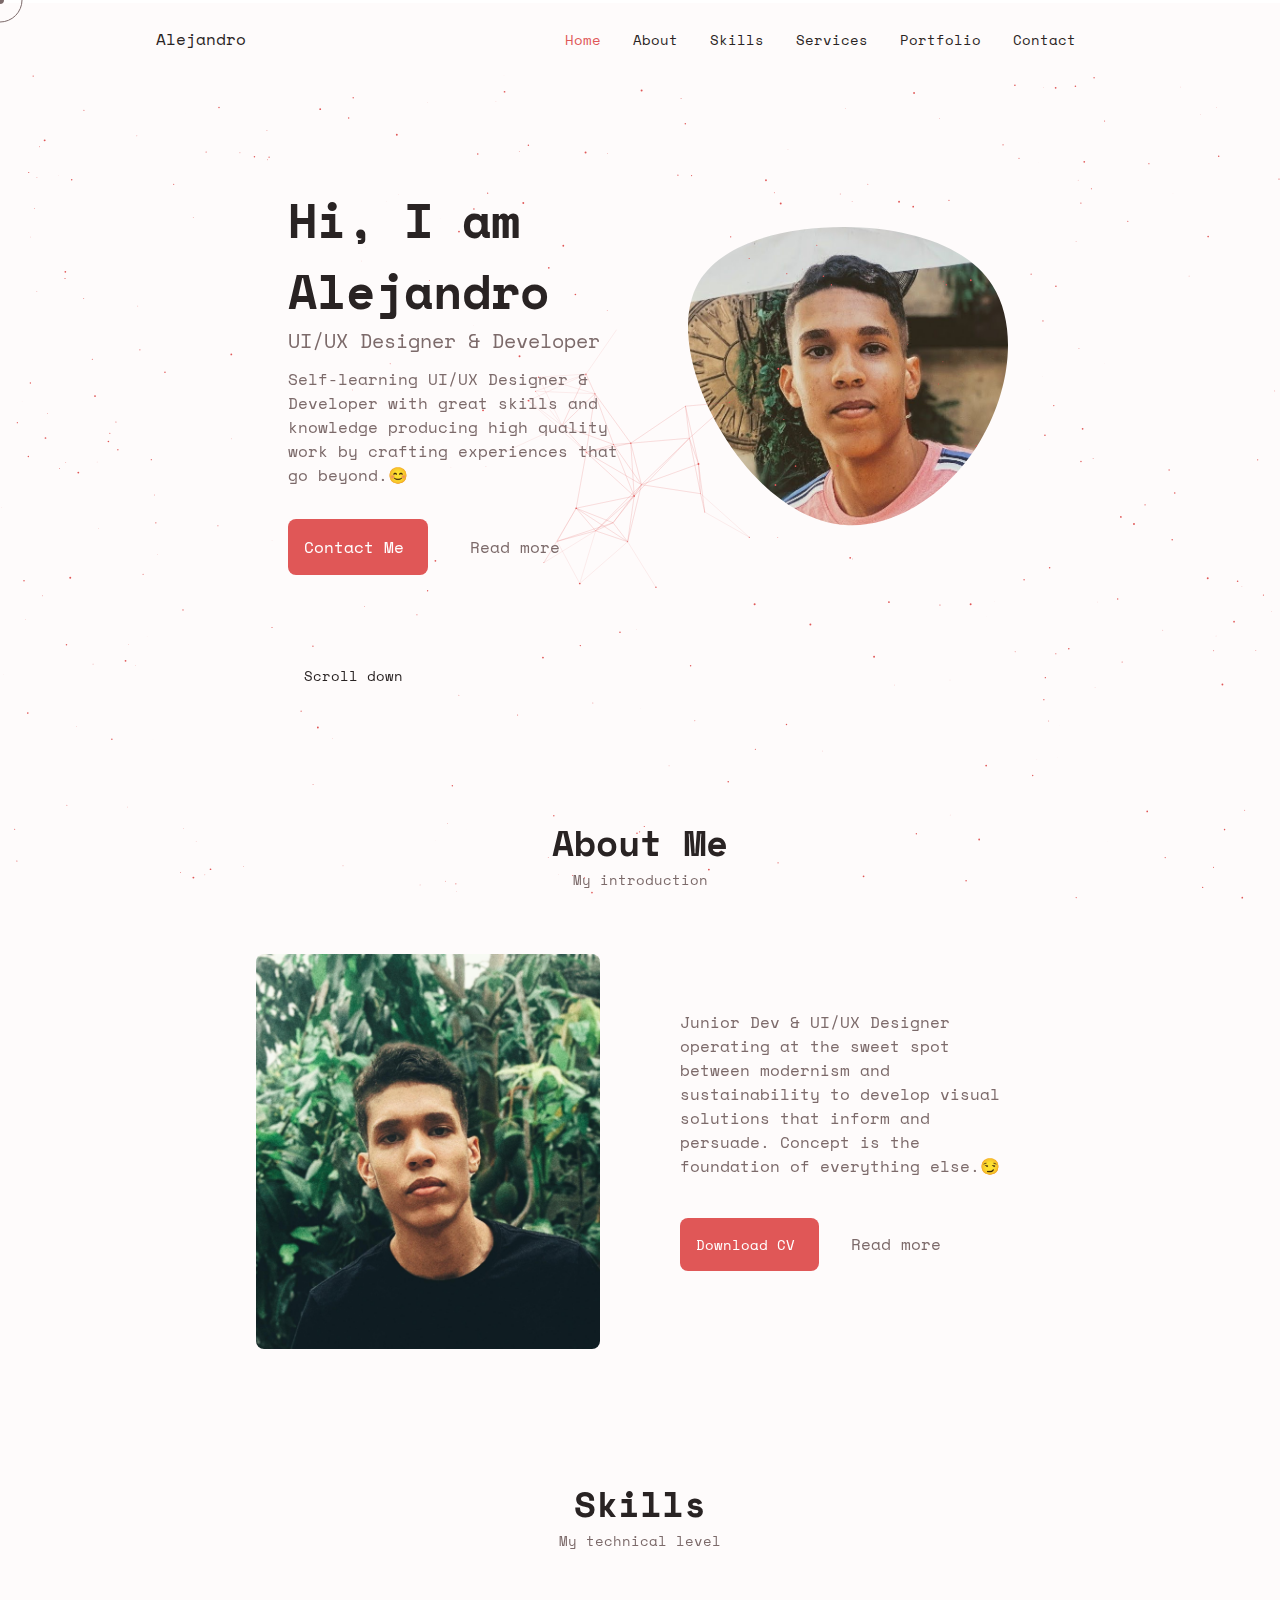
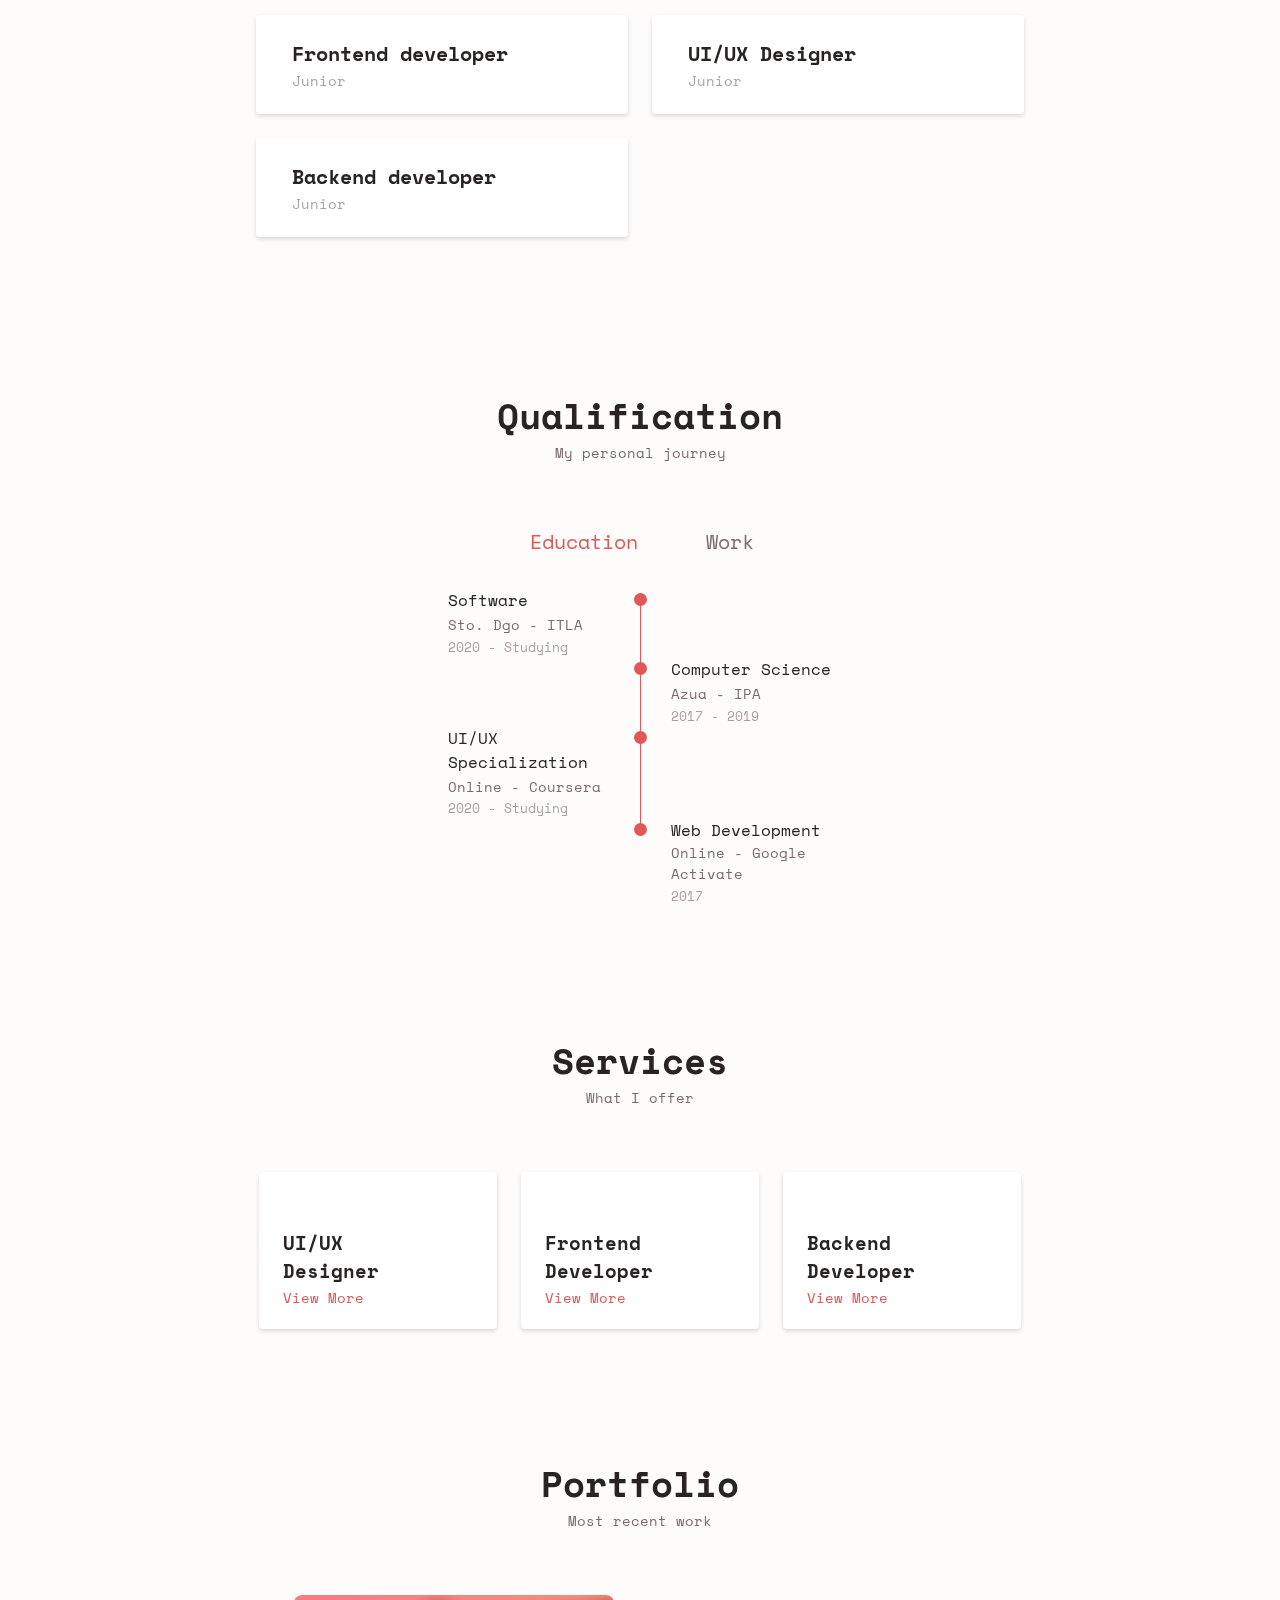
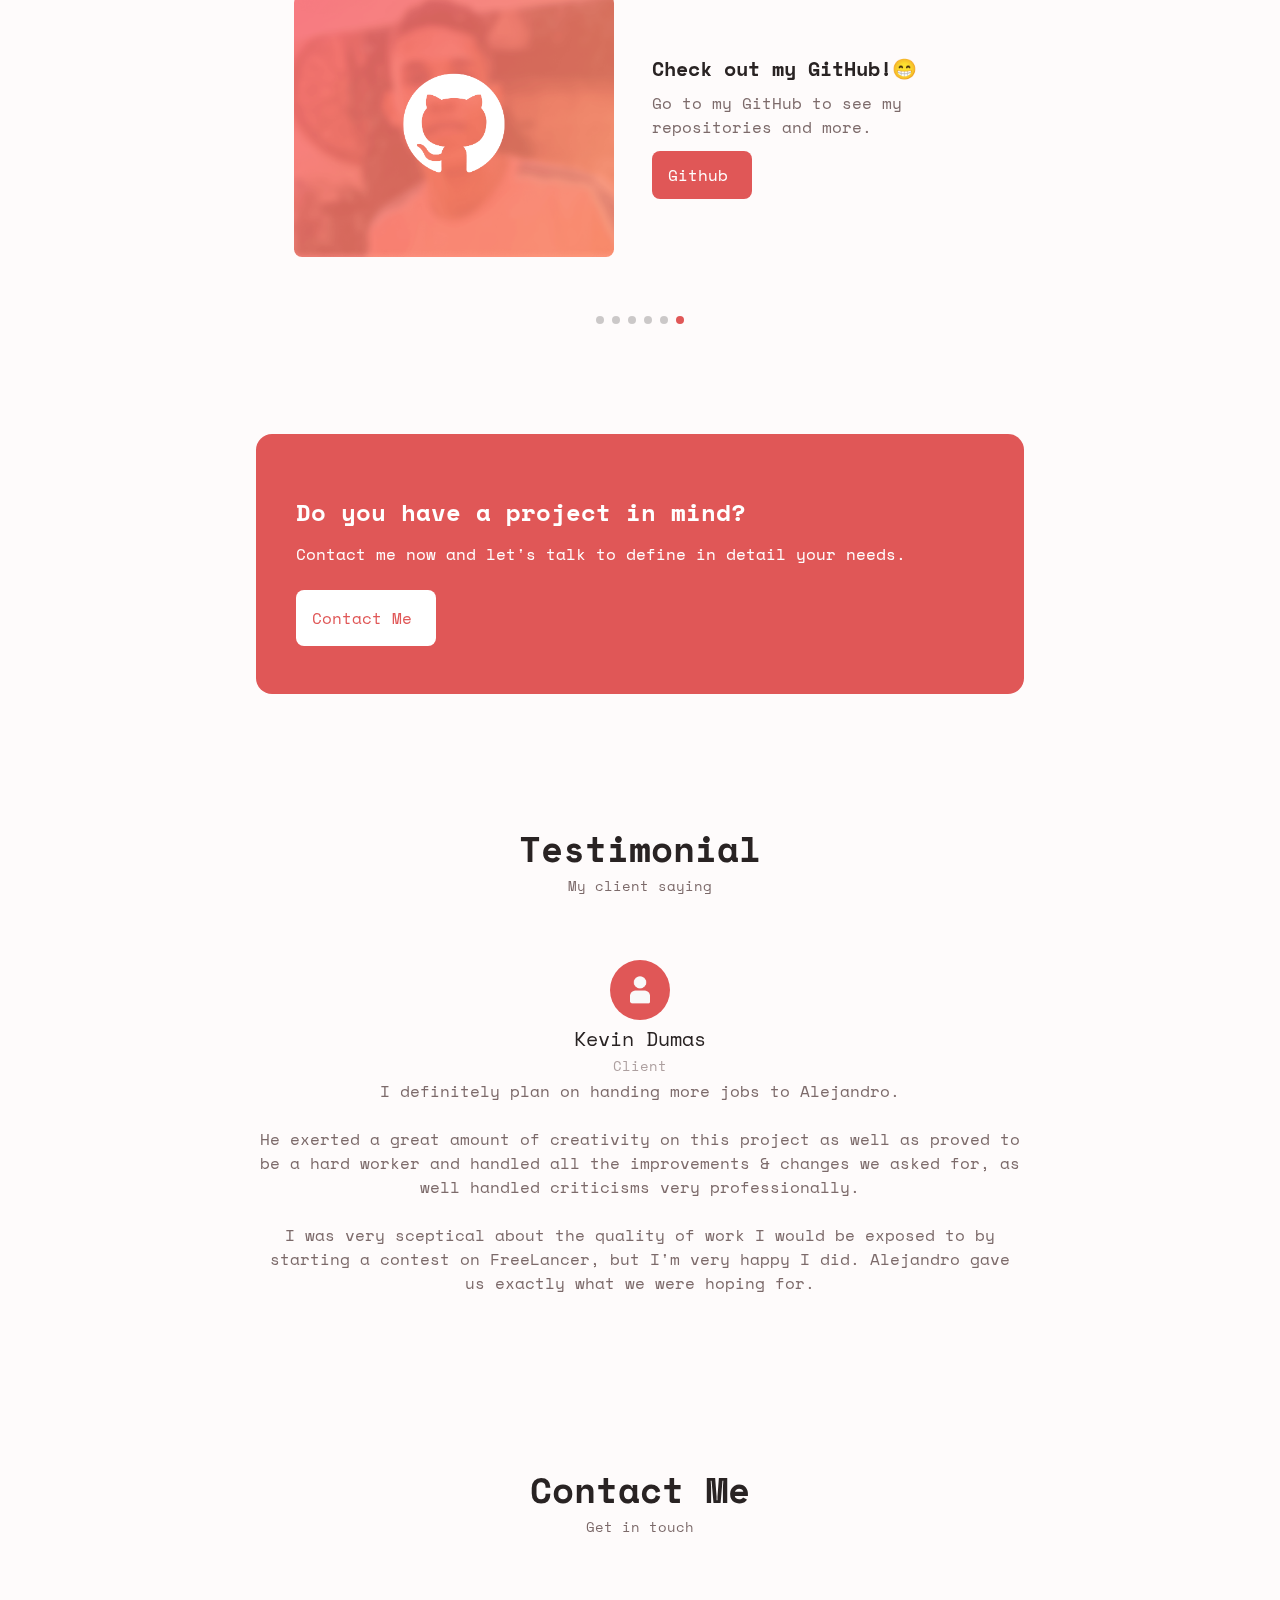
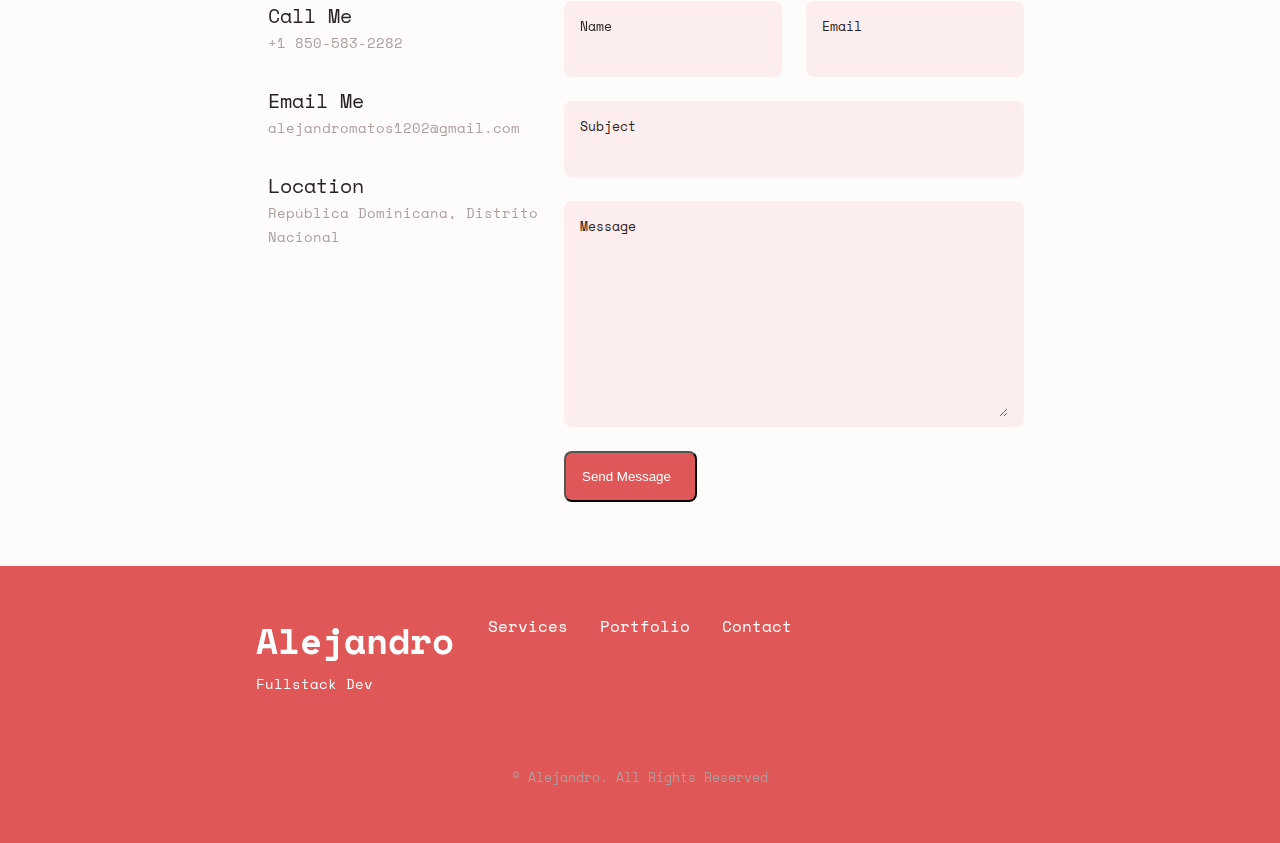
==== index.html @ 5958f54f "preloading feature" ====
<!DOCTYPE html>
    <html lang="en">
    <head>
        <meta charset="UTF-8">
        <meta name="viewport" content="width=device-width, initial-scale=1.0">

        <!--==================== UNICONS ====================-->
        <link rel="stylesheet" href="https://unicons.iconscout.com/release/v4.0.0/css/line.css">
        
        <!--==================== SWIPER CSS ====================-->
        <link rel="stylesheet" href="assets/css/swiper-bundle.min.css">
        
        <!--==================== CSS ====================-->
        <link rel="stylesheet" href="assets/css/styles.css">

        <link rel="preload" as="style" href="assets/css/preloading.css" type="text/css" crossorigin="anonymous">

        <link rel="stylesheet" href="https://s.pageclip.co/v1/pageclip.css" media="screen">

        <title>Alejandro Matos</title>
    </head>
    <body>
        
        <div class="loader">
            <span></span>
            <span></span>
            <span></span>
          </div>
       
        <!--==================== HEADER ====================-->
        <header class="header" id="header">
            <div class="progress-container">
                <div class="progress-bar" id="myBar"></div>
            </div>  
            <nav class="nav container">
                <a href="#" class="nav__logo">Alejandro</a>
                <div class="nav__menu" id="nav-menu">
                    <ul class="nav__list grid">
                        <li class="nav__item"><a href="#home" class="nav__link active-link"><i class="uil uil-estate nav__icon"></i> Home</a></li>
                        <li class="nav__item"><a href="#about" class="nav__link"><i class="uil uil-user nav__icon"></i> About</a></li>
                        <li class="nav__item"><a href="#skills" class="nav__link"><i class="uil uil-file-alt nav__icon"></i> Skills</a></li>
                        <li class="nav__item"><a href="#services" class="nav__link"><i class="uil uil-briefcase-alt nav__icon"></i> Services</a></li>
                        <li class="nav__item"><a href="#portfolio" class="nav__link"><i class="uil uil-scenery nav__icon"></i> Portfolio</a></li>
                        <li class="nav__item"><a href="#contact" class="nav__link"><i class="uil uil-message nav__icon"></i>Contact</a></li>
                    </ul>
                    <i class="uil uil-times nav__close" id="nav-close"></i>
                </div>
                <div class="nav__btns">
                    <!--Theme change button-->
                    <i class="uil uil-moon change-theme" id="theme-button"></i>

                    <div class="nav__toggle" id="nav-toggle">
                        <i class="uil uil-apps"></i>
                    </div>
                </div>
            </nav>
        </header>

        <!--BACKGROUND W/ CONNECTED DOTS-->
        <canvas id="canvas"></canvas> 
        <!--==================== MAIN ====================-->
        <main class="main">
            <!--==================== HOME ====================-->
            <section class="home section mouse__hover" id="home">
               
                <div class="home__container container grid">
                    <div class="home__content grid " >
                        <div class="home__social ">
                            <a href="https://www.linkedin.com/in/alejandromatos13/" target="_blank" class="home__social-icon"><i class="uil uil-linkedin-alt"></i></a>
                            <a href="https://dribbble.com/alejandrom13" target="_blank" class="home__social-icon"><i class="uil uil-dribbble"></i></a>
                            <a href="https://github.com/alejandrom13" target="_blank" class="home__social-icon"><i class="uil uil-github-alt"></i></a>
                        </div>

                        <div class="home__img " id="scene">
                            <svg class="home__blob" viewBox="0 0 200 187" xmlns="http://www.w3.org/2000/svg" xmlns:xlink="http://www.w3.org/1999/xlink">
                                <mask id="mask0" mask-type="alpha">
                                    <path d="M190.312 36.4879C206.582 62.1187 201.309 102.826 182.328 134.186C163.346 165.547 
                                    130.807 187.559 100.226 186.353C69.6454 185.297 41.0228 161.023 21.7403 129.362C2.45775 
                                    97.8511 -7.48481 59.1033 6.67581 34.5279C20.9871 10.1032 59.7028 -0.149132 97.9666 
                                    0.00163737C136.23 0.303176 174.193 10.857 190.312 36.4879Z"/>
                                </mask>
                                <g mask="url(#mask0)">
                                    <path d="M190.312 36.4879C206.582 62.1187 201.309 102.826 182.328 134.186C163.346 
                                    165.547 130.807 187.559 100.226 186.353C69.6454 185.297 41.0228 161.023 21.7403 
                                    129.362C2.45775 97.8511 -7.48481 59.1033 6.67581 34.5279C20.9871 10.1032 59.7028 
                                    -0.149132 97.9666 0.00163737C136.23 0.303176 174.193 10.857 190.312 36.4879Z"/>
                                    <image class="home__blob-img" x='-15' y='-20' xlink:href="assets/img/me/profile.jpg"/>
                                </g>
                            </svg>
                        </div>

                        <div class="home__data">
                            <h1 class="home__title name">Hi, I am Alejandro</h1>
                            <h3 class="home__subtitle">UI/UX Designer & Developer</h3>
                            <p class="home__description">Self-learning UI/UX Designer & Developer with great skills and knowledge producing high quality work by crafting experiences that go beyond.😊 </p>
                            <a href="#contact" class="button button--flex content">Contact Me<i class="uil uil-message button__icon"></i></a>
                            <a href="" class="button button--flex button--link about__button2 home__button2">
                                Read more<i class="uil uil-info-circle button__icon"></i>
                            </a>
                        </div>
                    </div>

                    <div class="home__scroll">
                        <a href="#about" class="home__scroll-button button--flex"><i class="uil uil-mouse-alt home__scroll-mouse"></i>
                        <span class="home__scroll-name">Scroll down <i class="uil uil-arrow-down home__scroll-arrow"></i></span>
                        </a>
                    </div>
                </div>
                
            </section>
            
            <!--==================== ABOUT ====================-->
            <section class="about section" id="about">
                <h2 class="section__title">About Me</h2>
                <span class="section__subtitle">My introduction</span>
                <div class="about__container container grid">
                    <img src="assets/img/me/profile2.jpeg" alt="" class="about__img">
                    <div class="about__data">
                        <p class="about__description">
                            <!--I am a Junior Developer with extensive knowledge and experience, 
                            working in web technologies and UI/UX Design, delivering high quality projects. -->
                            Junior Dev & UI/UX Designer operating at the sweet spot between modernism and sustainability to develop
                            visual solutions that inform and persuade. Concept is the foundation of everything else.😏
                        </p>
                  <!--   =====ABOUT INFO=====   
                      <div class="about__info">
                            <div class="">
                                <span class="about__info-title">08+</span>
                                <div class="about__info-name">Years <br> experience</div>
                            </div>
                            <div class="">
                                <span class="about__info-title">20+</span>
                                <div class="about__info-name">Completed <br> projects</div>
                            </div>
                            <div class="">
                                <span class="about__info-title">05+</span>
                                <div class="about__info-name">Companies <br> worked</div>
                            </div>
                        </div> -->

                        <div class="about__buttons">
                            <a class="button button--flex services__button">
                                Download CV<i class="uil uil-download-alt button__icon"></i>
                            </a>

                            
                            <div class="services__modal">
                                <div class="services__modal-content">
                                    <h4 class="services__modal-title">Download my CV</button></h4>
                                    <i class="uil uil-times services__modal-close"></i>

                                    <ul class="services__modal-services grid">
                                        <div class="button--flex" align="center">
                                            <a  download="" href="https://firebasestorage.googleapis.com/v0/b/my-portfolio-98047.appspot.com/o/pdf%2FAlejandro-CV-eng.pdf?alt=media&token=9b934670-993f-40d4-8910-0ac7c3a900af" target="__blank"  class="button button--flex">
                                                CV in English<i class="uil uil-download-alt button__icon"></i>
                                            </a>
                                            <a  download="" href="https://firebasestorage.googleapis.com/v0/b/my-portfolio-98047.appspot.com/o/pdf%2FAlejandro-CV-es.pdf?alt=media&token=a2aee214-815f-4b61-a571-99eaa4deb160" target="__blank"  class="button button--flex" style="margin-left: 1rem;;">
                                                CV in Spanish<i class="uil uil-download-alt button__icon"></i>
                                            </a>
                                        </div>




                                    </ul>
                                </div>
                            </div>
                            
                            <a download="" href="" class="button button--flex button--link about__button2">
                                Read more<i class="uil uil-info-circle button__icon"></i>
                            </a>
                        </div>
                    </div>
                </div>
        
            </section>

            <!--==================== SKILLS ====================-->
            <section class="skills section" id="skills">
                <h2 class="section__title">Skills</h2>
                <span class="section__subtitle">My technical level</span>

                <div class="skills__container container grid">
                    <div class="">
                        <!--======== SKILLS 1 ========-->
                        <div class="skills__content skills__close">
                            <div class="skills__header">
                                <i class="uil uil-brackets-curly skills__icon"></i>
                                <div class="">
                                    <h1 class="skills__title">Frontend developer</h1>
                                    <span class="skills__subtitle">Junior</span>
                                </div>
                                <i class="uil uil-angle-down skills__arrow"></i>
                            </div>
                            <!--LIST GRID-->
                            <div class="skills__list grid">
                                <div class="skills__data">
                                    <div class="skills__titles">
                                        <h3 class="skills__name">HTML</h3>
                                        <span class="skills__number">90%</span>
                                    </div>
                                    <div class="skills__bar">
                                        <span class="skills__percentage skills__html"></span>
                                    </div>
                                </div>

                                <div class="skills__data">
                                    <div class="skills__titles">
                                        <h3 class="skills__name">CSS</h3>
                                        <span class="skills__number">70%</span>
                                    </div>
                                    <div class="skills__bar">
                                        <span class="skills__percentage skills__css"></span>
                                    </div>
                                </div>

                                <div class="skills__data">
                                    <div class="skills__titles">
                                        <h3 class="skills__name">JavaScript</h3>
                                        <span class="skills__number">60%</span>
                                    </div>
                                    <div class="skills__bar">
                                        <span class="skills__percentage skills__js"></span>
                                    </div>
                                </div>

                                <div class="skills__data">
                                    <div class="skills__titles">
                                        <h3 class="skills__name">Bootstrap</h3>
                                        <span class="skills__number">85%</span>
                                    </div>
                                    <div class="skills__bar">
                                        <span class="skills__percentage skills__bootstrap"></span>
                                    </div>
                                </div>

                                <div class="skills__data">
                                    <div class="skills__titles">
                                        <h3 class="skills__name">React <em class = "skills__em">currently learning</em></h3>
                                        <span class="skills__number">15%</span>
                                    </div>
                                    <div class="skills__bar">
                                        <span class="skills__percentage skills__react"></span>
                                    </div>
                                </div>
                                <!--END LIST GRID-->

                            </div>
                        </div>

                        <!--======== SKILLS 2 ========-->
                        <div class="skills__content skills__close">
                            <div class="skills__header">
                                <i class="uil uil-server-network skills__icon"></i>
                                <div class="">
                                    <h1 class="skills__title">Backend developer</h1>
                                    <span class="skills__subtitle">Junior</span>
                                </div>
                                <i class="uil uil-angle-down skills__arrow"></i>
                            </div>
                            <!--LIST GRID-->
                            <div class="skills__list grid">
                                <div class="skills__data">
                                    <div class="skills__titles">
                                        <h3 class="skills__name">C#</h3>
                                        <span class="skills__number">85%</span>
                                    </div>
                                    <div class="skills__bar">
                                        <span class="skills__percentage skills__csharp"></span>
                                    </div>
                                </div>

                                <div class="skills__data">
                                    <div class="skills__titles">
                                        <h3 class="skills__name">ASP.NET MVC</h3>
                                        <span class="skills__number">80%</span>
                                    </div>
                                    <div class="skills__bar">
                                        <span class="skills__percentage skills__asp"></span>
                                    </div>
                                </div>

                                <div class="skills__data">
                                    <div class="skills__titles">
                                        <h3 class="skills__name">Firebase</h3>
                                        <span class="skills__number">90%</span>
                                    </div>
                                    <div class="skills__bar">
                                        <span class="skills__percentage skills__firebase"></span>
                                    </div>
                                </div>

                                <div class="skills__data">
                                    <div class="skills__titles">
                                        <h3 class="skills__name">PHP <em class="skills__em">currently learning</em></h3>
                                        <span class="skills__number">55%</span>
                                    </div>
                                    <div class="skills__bar">
                                        <span class="skills__percentage skills__php"></span>
                                    </div>
                                </div>

                                <div class="skills__data">
                                    <div class="skills__titles">
                                        <h3 class="skills__name">Node.js <em class="skills__em">currently learning</em></h3>
                                        <span class="skills__number">15%</span>
                                    </div>
                                    <div class="skills__bar">
                                        <span class="skills__percentage skills__node"></span>
                                    </div>
                                </div>

                                <!--END LIST GRID-->

                            </div>
                        </div>
                    </div>
                    <div class="">
                        <!--======== SKILLS 3 ========-->
                        <div class="skills__content skills__close">
                            <div class="skills__header">
                                <i class="uil uil-swatchbook skills__icon"></i>
                                <div class="">
                                    <h1 class="skills__title">UI/UX Designer</h1>
                                    <span class="skills__subtitle">Junior</span>
                                </div>
                                <i class="uil uil-angle-down skills__arrow"></i>
                            </div>
                            <!--LIST GRID-->
                            <div class="skills__list grid">
                                <div class="skills__data">
                                    <div class="skills__titles">
                                        <h3 class="skills__name">Figma</h3>
                                        <span class="skills__number">100%</span>
                                    </div>
                                    <div class="skills__bar">
                                        <span class="skills__percentage skills__figma"></span>
                                    </div>
                                </div>

                                <div class="skills__data">
                                    <div class="skills__titles">
                                        <h3 class="skills__name">Prototyping</h3>
                                        <span class="skills__number">100%</span>
                                    </div>
                                    <div class="skills__bar">
                                        <span class="skills__percentage skills__prototyping"></span>
                                    </div>
                                </div>

                                <div class="skills__data">
                                    <div class="skills__titles">
                                        <h3 class="skills__name">Framer</h3>
                                        <span class="skills__number">85%</span>
                                    </div>
                                    <div class="skills__bar">
                                        <span class="skills__percentage skills__framer"></span>
                                    </div>
                                </div>

                                <div class="skills__data">
                                    <div class="skills__titles">
                                        <h3 class="skills__name">Adobe XD</h3>
                                        <span class="skills__number">85%</span>
                                    </div>
                                    <div class="skills__bar">
                                        <span class="skills__percentage skills__adobexd"></span>
                                    </div>
                                </div>

                                <!--END LIST GRID-->

                            </div>
                        </div>  
                    </div>

                </div>

            </section>

            <!--==================== QUALIFICATION ====================-->
            <section class="qualification section">
                <h2 class="section__title">Qualification</h2>
                <span class="section__subtitle">My personal journey</span>

                <div class="qualification__container container">
                    <div class="qualification__tabs">
                        <div class="qualification__button button--flex qualification__active" data-target="#education">
                            <i class="uil uil-graduation-cap qualification__icon"></i>
                            Education
                        </div>
                        <div class="qualification__button button--flex" data-target="#work">
                            <i class="uil uil-briefcase-alt qualification__icon"></i>
                            Work
                        </div>
                    </div>

                    <div class="qualification__sections">

                            <!--==================== QUALIFICATION CONTENT 1====================-->
                            <div class="qualification__content qualification__active" data-content id="education">
                                <!--===== QUALIFICATION 1=====-->
                                <div class="qualification__data">
                                    
                                    <div class="">
                                        <h3 class="qualification__title">Software</h3>
                                        <span class="qualification__subtitle">Sto. Dgo - ITLA</span>
                                        <div class="qualification__calendar">
                                            <i class="uil uil-calendar-alt"></i>
                                            2020 - Studying
                                        </div>
                                    </div>
                                    <div class="">
                                        <span class="qualification__rounder"></span>
                                        <span class="qualification__line"></span>
                                    </div>
                                </div>

                                <!--===== QUALIFICATION 2=====-->
                                <div class="qualification__data">
                                    <div></div>

                                    <div class="">
                                        <span class="qualification__rounder"></span>
                                        <span class="qualification__line"></span>
                                    </div>
                                    <div class="">
                                        <h3 class="qualification__title">Computer Science</h3>
                                        <span class="qualification__subtitle">Azua - IPA</span>
                                        <div class="qualification__calendar">
                                            <i class="uil uil-calendar-alt"></i>
                                            2017 - 2019
                                        </div>
                                    </div>

                                </div>

                                <!--===== QUALIFICATION 3=====-->
                                <div class="qualification__data">
                                    <div class="">
                                        <h3 class="qualification__title">UI/UX Specialization</h3>
                                        <span class="qualification__subtitle">Online - Coursera</span>
                                        <div class="qualification__calendar">
                                            <i class="uil uil-calendar-alt"></i>
                                            2020 - Studying
                                        </div>
                                    </div>
                                    <div class="">
                                        <span class="qualification__rounder"></span>
                                        <span class="qualification__line"></span>
                                    </div>
                                </div>
                                <!--===== QUALIFICATION 4=====-->
                                <div class="qualification__data">
                                    <div></div>

                                    <div class="">
                                        <span class="qualification__rounder"></span>
                                        <!-- <span class="qualification__line"></span> -->
                                    </div>

                                    <div class="">
                                        <h3 class="qualification__title">Web Development</h3>
                                        <span class="qualification__subtitle">Online - Google Activate</span>
                                        <div class="qualification__calendar">
                                            <i class="uil uil-calendar-alt"></i>
                                            2017
                                        </div>
                                    </div>

                                </div>

                                
                            </div>
                            <!--==================== QUALIFICATION CONTENT 2====================-->
                            <div class="qualification__content" data-content id="work">
                                <!--===== QUALIFICATION 1=====-->
                                <div class="qualification__data">
                                    
                                    <div class="">
                                        <h3 class="qualification__title">UI/UX Designer & Developer</h3>
                                        <span class="qualification__subtitle">AMC - Freelancer</span>
                                        <div class="qualification__calendar">
                                            <i class="uil uil-calendar-alt"></i>
                                            2021 - Present
                                        </div>
                                    </div>
                                    <div class="">
                                        <span class="qualification__rounder"></span>
                                        <span class="qualification__line"></span>
                                    </div>
                                </div>

                                <!--===== QUALIFICATION 2=====-->
                                <div class="qualification__data">
                                    <div></div>

                                    <div class="">
                                        <span class="qualification__rounder"></span>
                                        <span class="qualification__line"></span>
                                    </div>
                                    <div class="">
                                        <h3 class="qualification__title">Cust. Service Analyst</h3>
                                        <span class="qualification__subtitle">Newtech - Sto. Dgo.</span>
                                        <div class="qualification__calendar">
                                            <i class="uil uil-calendar-alt"></i>
                                            May 2020 - Jun 2020 
                                        </div>
                                    </div>

                                </div>

                                <!--===== QUALIFICATION 3=====-->
                                <div class="qualification__data">
                                    <div class="">
                                        <h3 class="qualification__title">Cust. Service Rep.</h3>
                                        <span class="qualification__subtitle">Teleperformance</span>
                                        <div class="qualification__calendar">
                                            <i class="uil uil-calendar-alt"></i>
                                            Sep 2019 - Dec 2019
                                        </div>
                                    </div>
                                    <div class="">
                                        <span class="qualification__rounder"></span>
                                      <!--  <span class="qualification__line"></span> -->
                                    </div>
                                </div>
                                
                            </div>

                    </div>
                </div>
            </section>

            <!--==================== SERVICES ====================-->
            <section class="services section" id="services">
                <h2 class="section__title">Services</h2>
                <span class="section__subtitle">What I offer</span>

                <div class="services__container container grid">
                    <!--===SERVICES 1===-->
                    <div class="services__content">
                        <div>
                            <i class="uil uil-web-grid services__icon"></i>
                            <h3 class="services__title">UI/UX <br> Designer</h3>                            
                        </div>

                    <span class="button button--flex button--small button--link services__button">
                        View More <i class="uil uil-arrow-right button__icon"></i>
                    </span>

                    <div class="services__modal">
                        <div class="services__modal-content">
                            <h4 class="services__modal-title">UI/UX <br> Designer</button></h4>
                            <i class="uil uil-times services__modal-close"></i>

                            <ul class="services__modal-services grid">
                                <li class="services__modal-service">
                                    <i class="uil uil-check-circle services__modal-icon"></i>
                                    <p>I define the product and do research. </p>
                                </li>

                                <li class="services__modal-service">
                                    <i class="uil uil-check-circle services__modal-icon"></i>
                                    <p>I define the user flow diagram</p>
                                </li>

                                <li class="services__modal-service">
                                    <i class="uil uil-check-circle services__modal-icon"></i>
                                    <p>I design sitemaps, low & high-fidelity prototypes.</p>
                                </li>

                                <li class="services__modal-service">
                                    <i class="uil uil-check-circle services__modal-icon"></i>
                                    <p>I design an interactive prototype.</p>
                                </li>

                                <li class="services__modal-service">
                                    <i class="uil uil-check-circle services__modal-icon"></i>
                                    <p>Evaluation deliverables: Usability reports, analytics reports.</p>
                                </li>
                            </ul>
                        </div>
                    </div>
                    </div>

                    <!--===SERVICES 2===-->
                    <div class="services__content">
                        <div>
                            <i class="uil uil-arrow services__icon"></i>
                            <h3 class="services__title">Frontend <br> Developer</h3>                            
                        </div>

                    <span class="button button--flex button--small button--link services__button">
                        View More <i class="uil uil-arrow-right button__icon"></i>
                    </span>
                    


                    <div class="services__modal">
                        <div class="services__modal-content">
                            <h4 class="services__modal-title">Frontend <br> Developer</button></h4>
                            <i class="uil uil-times services__modal-close"></i>

                            <ul class="services__modal-services grid">
                                <li class="services__modal-service">
                                    <i class="uil uil-check-circle services__modal-icon"></i>
                                    <p>I create a prototype.</p>
                                </li>

                                <li class="services__modal-service">
                                    <i class="uil uil-check-circle services__modal-icon"></i>
                                    <p>I develop the user interface.</p>
                                </li>

                                <li class="services__modal-service">
                                    <i class="uil uil-check-circle services__modal-icon"></i>
                                    <p>QA & Testing to ensure that project works according to specified requirements.</p>
                                </li>

                                <li class="services__modal-service">
                                    <i class="uil uil-check-circle services__modal-icon"></i>
                                    <p>Maintenance & Support</p>
                                </li>
                            </ul>
                        </div>
                    </div>
                    </div>

                    <!--===SERVICES 3===-->
                    <div class="services__content">
                        <div>
                            <i class="uil uil-server-network services__icon"></i>
                            <h3 class="services__title">Backend <br> Developer</h3>                            
                        </div>

                    <span class="button button--flex button--small button--link services__button">
                        View More <i class="uil uil-arrow-right button__icon"></i>
                    </span>

                    <div class="services__modal">
                        <div class="services__modal-content">
                            <h4 class="services__modal-title">Backend <br> Developer</button></h4>
                            <i class="uil uil-times services__modal-close"></i>

                            <ul class="services__modal-services grid">
                                <li class="services__modal-service">
                                    <i class="uil uil-check-circle services__modal-icon"></i>
                                    <p>I define the architecture of the software.</p>
                                </li>

                                <li class="services__modal-service">
                                    <i class="uil uil-check-circle services__modal-icon"></i>
                                    <p>I design the API and document it</p>
                                </li>

                                <li class="services__modal-service">
                                    <i class="uil uil-check-circle services__modal-icon"></i>
                                    <p>I design and implement the database.</p>
                                </li>

                                <li class="services__modal-service">
                                    <i class="uil uil-check-circle services__modal-icon"></i>
                                    <p>I write backend test scripts.</p>
                                </li>
                            </ul>
                        </div>
                    </div>
                    </div>

                </div>

            </section>

            <!--==================== PORTFOLIO ====================-->
            <section class="portfolio section" id="portfolio">
                <h2 class="section__title">Portfolio</h2>
                <span class="section__subtitle">Most recent work</span>
                <div class="portfolio__container container swiper-container">
                    <div class="swiper-wrapper">
                                                <!--===== PORTFOLIO 1 =====-->
                        
                        <div class="portfolio__content grid swiper-slide">
                            <img src="assets/img/portfolio/voicy.png" alt="" class="portfolio__img">

                           
                            <div class="portfolio__data">
                                <h3 class="portfolio__title">Voicy</h3>
                                <p class="portfolio__description">Communicate in a different language and meet new people!.</p>
                                <a href="https://www.figma.com/file/H9FKc1Gq066r0zTjNBWhpD/Voicy?node-id=1%3A2" target="_blank" class="button button--flex button--small portfolio__button">
                                    Case Study
                                    <i class="uil uil-arrow-right button__icon"></i>
                                </a>
                            </div>

                        </div>
                        
                                                <!--===== PORTFOLIO 2 =====-->
                        <div class="portfolio__content grid swiper-slide">
                            <img src="assets/img/portfolio/esports1.png" alt="" class="portfolio__img">

                            <div class="portfolio__data">
                                <h3 class="portfolio__title">eSports Platform</h3>
                                <p class="portfolio__description">A competitive eSports Platform Website.</p>
                                <a href="https://www.figma.com/file/Plu5DyvjKw0xL8PA7pjdJu/eSports-Platform-Copy?node-id=137%3A257" target="_blank" class="button button--flex button--small portfolio__button">
                                    See Demo
                                    <i class="uil uil-arrow-right button__icon"></i>
                                </a>
                            </div>
                        </div>
                            <!--===== PORTFOLIO 3 =====-->
                        <div class="portfolio__content grid swiper-slide">
                            <img src="assets/img/portfolio/esports2.png" alt="" class="portfolio__img">

                            <div class="portfolio__data">
                                <h3 class="portfolio__title">eSports Platform</h3>
                                <p class="portfolio__description">A competitive eSports Platform Website.</p>
                                <a href="https://www.figma.com/file/Lqzyw7YfRI3ysyBaVm6JLC/Clash-Network-Page-Copy?node-id=301%3A439" target="_blank" class="button button--flex button--small portfolio__button">
                                    See Demo
                                    <i class="uil uil-arrow-right button__icon"></i>
                                </a>
                            </div>
                        </div>
                        <!--===== PORTFOLIO 4 =====-->
                        <div class="portfolio__content grid swiper-slide">
                            <img src="assets/img/portfolio/musicplayer.png" alt="" class="portfolio__img">

                            <div class="portfolio__data">
                                <h3 class="portfolio__title">Music Player</h3>
                                <p class="portfolio__description">A music player designed in my free time. 🙂</p>
                                <a href="https://www.figma.com/file/nVIQ1W56sBvUn14WeiPEAt/Reproductor-de-Medios?node-id=204%3A5" target="_blank" class="button button--flex button--small portfolio__button">
                                    See Demo
                                    <i class="uil uil-arrow-right button__icon"></i>
                                </a>
                            </div>
                        </div>

                        <!--===== PORTFOLIO 4 =====-->
                        <div class="portfolio__content grid swiper-slide">
                            <img src="assets/img/portfolio/portfolio.png" alt="" class="portfolio__img">

                            <div class="portfolio__data">
                                <h3 class="portfolio__title">My portfolio</h3>
                                <p class="portfolio__description">A personal project built with HTML, CSS & JS. 🙂</p>
                                <a href="https://www.figma.com/file/81kEt7EJE2YytSg4Jacxe9/My-Portfolio?node-id=0%3A1" target="_blank" class="button button--flex button--small portfolio__button">
                                    See Demo
                                    <i class="uil uil-arrow-right button__icon"></i>
                                </a>
                            </div>
                        </div>

                        <!--===== PORTFOLIO 4 =====-->
                        <div class="portfolio__content grid swiper-slide">
                            <img src="assets/img/ghub.png" alt="" class="portfolio__img">

                            <div class="portfolio__data">
                                <h3 class="portfolio__title">Check out my GitHub!😁</h3>
                                <p class="portfolio__description">Go to my GitHub to see my repositories and more.</p>
                                <a href="https://github.com/alejandrom13" target="_blank" class="button button--flex button--small portfolio__button">
                                    Github
                                    <i class="uil uil-github button__icon"></i>
                                </a>
                            </div>
                        </div>
                    </div>
                    <!-- Add Arrows -->
                    <div class="swiper-button-next">
                        <i class="uil uil-angle-right-b swiper-portfolio-icon"></i>
                    </div>
                    <div class="swiper-button-prev">
                        <i class="uil uil-angle-left-b swiper-portfolio-icon"></i>
                    </div>

                    <!-- Add Pagination -->
                    <div class="swiper-pagination"></div>
                </div>
            </section>

            <!--==================== PROJECT IN MIND ====================-->
            <section class="project section">
                <div class="project__bg">
                    <div class="project__container container grid">
                        <div class="project__data">
                            <h2 class="project__title">Do you have a project in mind?</h2>
                            <p class="project__description">Contact me now and let's talk to define in detail your needs.</p>
                            <a href="#contact" class="button button--flex button--white btn-project">
                             Contact Me   <i class="uil uil-message project__icon button__icon"></i>
                            </a>
                        </div>

                       <!--<img src="assets/img/project.png" alt="" class="project__img">--> 
                    </div>
                </div>

            </section>

            <!--==================== TESTIMONIAL ====================-->
            <section class="testimonial section">
                <h2 class="section__title">Testimonial</h2>
                <span class="section__subtitle">My client saying</span>

                <div class="testimonial__container container swiper-container">
                    <div class="swiper-wrapper">
                                                <!--====== TESTIMONIAL 1 -swiper-slide to add more slides-=====-->
                        <div class="testimonial__content ">
                            <div class="testimonial__data">
                                <div class="testimonial__header">
                                    <img src="assets/img/none_profile_pic.png" alt="" class="testimonial__img">

                                    <div>
                                        <h3 class="testimonial__name">Kevin Dumas</h3>
                                        <span class="testimonial__client">Client</span>                                       
                                    </div>

                                </div>
                            

                            <div>
                                <i class="uil uil-star testimonial__icon-star"></i>
                                <i class="uil uil-star testimonial__icon-star"></i>
                                <i class="uil uil-star testimonial__icon-star"></i>
                                <i class="uil uil-star testimonial__icon-star"></i>
                                <i class="uil uil-star testimonial__icon-star"></i>
                            </div>
                        </div>

                        <p class="testimonial__description">I definitely plan on handing more jobs to Alejandro. <br> <br>
                            He exerted a great amount of creativity on this project as well as proved to be a hard worker and handled all the improvements & changes we asked for, as well handled criticisms very professionally.
                            <br> <br>
                            I was very sceptical about the quality of work I would be exposed to by starting a contest on FreeLancer, but I'm very happy I did. Alejandro gave us exactly what we were hoping for.</p>
                        </div>

                    </div>
                    <!--Add Pagination-->
                    <div class="swiper-pagination swiper-pagination-testimonial"></div>
                </div>

            </section>

            <!--==================== CONTACT ME ====================-->
            <section class="contact section" id="contact">
                <h2 class="section__title">Contact Me</h2>
                <span class="section__subtitle">Get in touch</span>

                <div class="contact__container container grid">
                    <div>
                        <div class="contact__information">
                            <i class="uil uil-phone contact__icon"></i>
                            <div>
                                <h3 class="contact__title">Call Me</h3>
                                <span class="contact__subtitle">+1 850-583-2282</span>
                            </div>
                        </div>

                        <div class="contact__information">
                            <i class="uil uil-envelope contact__icon"></i>
                            <div>
                                <h3 class="contact__title">Email Me</h3>
                                <span class="contact__subtitle">alejandromatos1202@gmail.com</span>
                            </div>
                        </div>

                        <div class="contact__information">
                            <i class="uil uil-map-marker contact__icon"></i>
                            <div>
                                <h3 class="contact__title">Location</h3>
                                <span class="contact__subtitle">República Dominicana, Distrito Nacional</span>
                            </div>
                        </div>
                    </div>

                    <form action="https://send.pageclip.co/cPvsziA5XvcIk5XsjIQIqvakzvu473Vz/contact-form" class="pageclip-form contact__form grid" method="post">
                        <div class="contact__inputs grid">
                            <div class="contact__content">
                                <label for="" class="contact__label">Name</label>
                                <input type="text" name="Name" class="contact__input">
                            </div>

                            <div class="contact__content">
                                <label for="" class="contact__label">Email</label>
                                <input type="email" name="email" class="contact__input">
                            </div>
                        </div>

                        <div class="contact__content">
                            <label for="" class="contact__label">Subject</label>
                            <input type="text" name="subject" class="contact__input">
                        </div>

                        <div class="contact__content">
                            <label for="" class="contact__label">Message</label>
                            <textarea name="Message" id="" cols="0" rows=7" class="contact__input"></textarea>
                        </div>
                        
                        <div class="#"><button href="" type="submit" class="pageclip-form__submit button button--flex">Send Message
                            <i class="uil uil-message button__icon"></i>
                        </button></div>

                    </form>
                </div>
            </section>
        </main>

        <!--==================== FOOTER ====================-->
        <footer class="footer">
            <div class="footer__bg">
                <div class="footer__container container grid">
                    <div>
                        <h1 class="footer__title">Alejandro</h1>
                        <span class="footer__subtitle">Fullstack Dev</span>
                    </div>

                    <ul class="footer__links">
                        <li>
                            <a href="#services" class="footer__link">Services</a>
                        </li>
                        <li>
                            <a href="#portfolio" class="footer__link">Portfolio</a>
                        </li>
                        <li>
                            <a href="#contact" class="footer__link">Contact</a>
                        </li>
                    </ul>

                    <div class="footer__socials">
                        <a href="#" class="footer__social" target="_blank">
                            <i class="uil uil-facebook-f"></i>
                        </a>
                        <a href="https://www.instagram/alejandromatos.jpg" class="footer__social" target="_blank">
                            <i class="uil uil-instagram"></i>
                        </a>
                        <a href="#" class="footer__social" target="_blank">
                            <i class="uil uil-linkedin"></i>
                        </a>
                    </div>

                </div>

                <p class="footer__copy">&#169; Alejandro. All Rights Reserved</p>
            </div>
        </footer>
        <!--=========== CURSOR ===========-->
        <div class="cursor"></div>
        <div class="cursor2"></div>

        <!--==================== SCROLL TOP ====================-->
        <a href="#" class="scrollup" id="scroll-up">
            <i class="uil uil-arrow-up scrollup__icon"></i>
        </a>

        <!--==================== SWIPER JS ====================-->
        <script src="assets/js/swiper-bundle.min.js"></script>

        <!--==================== MAIN JS ====================-->
        <script src="assets/js/main.js"></script>
        

        <script src="assets/js/parallax.js"></script>
        <script src="assets/js/connected-dots.js"></script>
        <script src="https://s.pageclip.co/v1/pageclip.js" charset="utf-8"></script>

        <!--==================== FIREBASE ====================-->
        <!-- The core Firebase JS SDK is always required and must be listed first -->
        <script src="/__/firebase/8.7.0/firebase-app.js"></script>

        <!-- TODO: Add SDKs for Firebase products that you want to use
            https://firebase.google.com/docs/web/setup#available-libraries -->
        <script src="/__/firebase/8.7.0/firebase-analytics.js"></script>

        <!-- Initialize Firebase -->
        <script src="/__/firebase/init.js"></script>

    </body>

</html>
---- assets/css/styles.css ----
/*==================== GOOGLE FONTS ====================*/
/*@import url('https://fonts.googleapis.com/css2?family=Poppins:wght@400;500&display=swap');*/
@import url('https://fonts.googleapis.com/css2?family=Space+Mono:ital@0;1&display=swap');  
@import url('https://fonts.googleapis.com/css2?family=Roboto+Mono:wght@400;500&display=swap');

/*==================== VARIABLES CSS ====================*/
:root {
    --header-height: 3rem;

    /*========== Colors ==========*/
    /* Change favorite color */
    --hue-color: 0; /*Purple 250 - Green 142 - Blue 230 - Pink 340*/

    /* HSL color mode */
    --first-color: hsl(var(--hue-color), 69%, 61%);
    --first-color-second: hsl(var(--hue-color), 69%, 61%);
    --first-color-alt: hsl(var(--hue-color), 57%, 53%);
    --first-color-lighter: hsl(var(--hue-color), 92%, 85%);
    --title-color: hsl(var(--hue-color), 8%, 15%);
    --text-color: hsl(var(--hue-color), 8%, 45%);
    --text-color-light: hsl(var(--hue-color), 8%, 65%);
    --input-color: hsl(var(--hue-color), 70%, 96%);
    --body-color: hsl(var(--hue-color), 60%, 99%);
    --container-color: #fff;
    --scroll-bar-color: hsl(var(--hue-color), 12%, 90%);
    --scroll-thumb-color: hsl(var(--hue-color), 12%, 80%);

    /*========== Font and typography ==========*/
    --body-font: 'Space Mono', sans-serif;

    /* .5rem = 8px, 1rem = 16px, 1.5rem = 24px ... */
    --big-font-size: 2rem;
    --h1-font-size: 1.5rem;
    --h2-font-size: 1.25rem;
    --h3-font-size: 1.125rem;
    --normal-font-size: .938rem;
    --small-font-size: .813rem;
    --smaller-font-size: .75rem;

    /*========== Font weight ==========*/
    --font-medium: 500;
    --font-semi-bold: 600;

    /*========== Margenes Bottom ==========*/
    /* .25rem = 4px, .5rem = 8px, .75rem = 12px ... */
    --mb-0-25: .25rem;
    --mb-0-5: .5rem;
    --mb-0-75: .75rem;
    --mb-1: .1rem;
    --mb-1-5: 1.5rem;
    --mb-2: 2rem;
    --mb-2-5: 2.5rem;
    --mb-3: 3rem;

    /*========== z index ==========*/
    --z-tooltip: 10;
    --z-fixed: 100;
    --z-modal: 1000;
}

/* Font size for large devices */
@media screen and (min-width: 968px) {
    :root {
        --big-font-size: 3rem;
        --h1-font-size: 2.25rem;
        --h2-font-size: 1.5rem;
        --h3-font-size: 1.25rem;
        --normal-font-size: 1rem;
        --small-font-size: .875rem;
        --smaller-font-size: .813rem;
    }
}



/*========== Variables Dark theme ==========*/
body.dark-theme{
        /* HSL color mode */
    --first-color-second: hsl(var(--hue-color), 30%, 8%);
    --title-color: hsl(var(--hue-color), 8%, 95%);
    --text-color: hsl(var(--hue-color), 8%, 75%);
    --input-color: hsl(var(--hue-color), 29%, 16%);
    --body-color: hsl(var(--hue-color), 28%, 12%);
    --container-color: hsl(var(--hue-color), 29%, 16%);
    --scroll-bar-color: hsl(var(--hue-color), 12%, 48%);
    --scroll-thumb-color: hsl(var(--hue-color), 12%, 36%);
}

/*========== Button Dark/Light ==========*/
.nav__btns{
    display: flex;
    align-items: center;
    -webkit-tap-highlight-color: rgba(255,255,255, 0);
}

.change-theme{
    font-size: 1.25rem;
    color: var(--title-color);
    margin-right: 1.2rem;
    cursor: pointer;
}

.change-theme:hover{
    color: var(--first-color);
}



/*==================== BASE ====================*/
*{
    box-sizing: border-box;
    padding: 0;
    margin: 0;
}

html{
    scroll-behavior: smooth;
}

body{
    margin: 0 0 var(--header-height) 0;
    font-family: var(--body-font);
    font-size: var(--normal-font-size);
    background-color: var(--body-color);
    color: var(--text-color);
    cursor: pointer;
    -webkit-tap-highlight-color: rgba(255,255,255, 0);
}

h1,h2,h3,h4{
    color:var(--title-color);
    font-weight: var(--font-semi-bold);

}

ul{
    list-style: none;
}

a{
    text-decoration: none;
    -webkit-tap-highlight-color: rgba(255,255,255, 0);
}
img{
    max-width: 100%;
    height: auto;
}

.section{
    padding: 2rem 0 4rem;
}

.section__title{
    font-size: var(--h1-font-size);
}

.section__subtitle{
    display: block;
    font-size: var(--small-font-size);
    margin-bottom: var(--mb-3);
    
}

.section__title,
.section__subtitle{
    text-align: center;
}



/*==================== REUSABLE CSS CLASSES ====================*/


/*==================== LAYOUT ====================*/
.container{
    max-width: 768px;
    margin-left: var(--mb-1-5);
    margin-right: var(--mb-1-5);
}

.grid{
    display: grid;
    gap: 1.5rem;
}

.header{
    width: 100%;
    position: fixed;
    bottom: 0;
    left: 0;
    z-index: var(--z-fixed);
    background-color: var(--body-color);
}

/*==================== NAV ====================*/

.nav{
    max-width: 968px;
    height: var(--header-height);
    display: flex;
    justify-content: space-between;
    align-items: center;
}

.nav__logo,
.nav__toggle{
    color: var(--title-color);
    font-weight: var(--font-medium);
}

.nav__logo:hover{
    color: var(--first-color);
}

.nav__toggle{
    font-size: 1.1rem;
    cursor: pointer;
}

.nav__toggle:hover{
    color: var(--first-color);
}

@media screen and (max-width: 767px){
    .nav__menu{
        position: fixed;
        bottom: -100%;
        left: 0;
        width: 100%;
        background-color: var(--body-color);
        padding: 2rem 1.5rem 4rem;
        box-shadow: 0 -1px 4px rgba(0,0,0,.15);
        border-radius: 1.5rem 1.5rem 0 0;
        transition: .3s;

    }
}

.nav__list{
    grid-template-columns: repeat(3, 1fr);
    gap:2rem;
}

.nav__link{
    display: flex;
    flex-direction: column;
    align-items: center;
    font-size: var(--small-font-size);
    color: var(--title-color);
    font-weight: var(--font-medium);
}

.nav__link:hover{
    color: var(--first-color);
}

.nav__icon{
    font-size: 1.2rem;

}

.nav__close{
    position: absolute;
    right: 1.3rem;
    bottom: .5rem;
    font-size: 1.5rem;
    cursor: pointer;
    color: var(--first-color);
}

.nav__close:hover{
    color: var(--first-color-alt);
}

/* show menu */
.show-menu{
    bottom: 0;
}

/* Active link */
.active-link{
    color: var(--first-color);
}


/* Change background header */
.scroll-header{
    box-shadow: 0 -1px 5px rgba(0,0,0,.15);
}



/*==================== HOME ====================*/

.home__container{
    gap: 1rem;
    
}
.home__content{
    grid-template-columns: .5fr 3fr;
    padding-top: 3.5rem;
    align-items: center;
}

.home__social{
    display: grid;
    grid-template-columns: max-content;
    row-gap: 1rem;
}

.home__social-icon{
    font-size: 1.25rem;
    color: var(--first-color);
}

.home__social-icon:hover{
    color: var(--first-color-alt);
}

.home__blob{
    width: 200px;
    fill: var(--first-color);
}

.home__blob-img{
    width:250px;
}

.home__button{
    padding-left: 2rem;
}

.home__data{
    grid-column: 1/3;
}

.home__title{
    font-size: var(--big-font-size);
}

.home__subtitle{
    font-size: var(--h3-font-size);
    color: var(--text-color);
    font-weight: var(--font-medium);
    margin-bottom: var(--mb-0-75);
}

.home__description{
    margin-bottom: var(--mb-2);
}

.home__scroll{
 display: none;
}

.home__scroll-button{
    color: var(--first-color);
    transition: .3s;
}

.home__scroll-button:hover{
    transform: translateY(.25rem)
}

.home__scroll-mouse{
    font-size: 2rem;
}

.home__scroll-name{
    font-size: var(--small-font-size);
    color: var(--title-color);
    font-weight: var(--font-medium);
    margin-right: var(--mb-0-25);
}

.home__scroll-arrow{
    color: var(--first-color);
    font-size: 1.25rem;
}

/*==================== BUTTONS ====================*/
.button{
    display: inline-block;
    background-color: var(--first-color);
    color: #fff;
    padding: 1rem;
    border-radius: .5rem;
    font-weight: var(--font-medium);

}

.button:hover{
    background-color: var(--first-color-alt);
}

.button__icon{
    font-size: 1.25rem;
    margin-left: var(--mb-0-5);
    transition: .3s;
}

.button--white{
    background-color: #fff;
    color: var(--first-color)
}

.button--white:hover{
    background-color: rgb(233, 233, 233);
}

.button--flex{
    display: inline-flex;
    align-items: center;
}

.button--small{
    padding: .75rem 1rem;
}

.button--link{
    padding: 0;
    background-color: transparent;
    color: var(--first-color);
}

.button--link:hover{
    background-color: transparent;
    color: var(--first-color-alt);
}

/*==================== ABOUT ====================*/
.about__img{
    width: 300px;
    border-radius: .5rem;
    justify-self: center;
    align-self: center;

}

.about__description{
    text-align: center;
    margin-bottom: var(--mb-2-5);
    padding-top: 3.5rem;
}

.about__info{
    display: flex;
    justify-content: space-evenly;
    margin-bottom: var(--mb-2-5);
}

.about__info-title{
    font-size: var(--h2-font-size);
    font-weight: var(--font-semi-bold);
    color: var(--title-color);
}

.about__info-name{
    font-size: var(--smaller-font-size);
}

.about__info-title,
.about__info-name{
    display: block;
    text-align: center;
}

.about__buttons{
    display: flex;
    justify-content: center;
}
.about__button2{
    color: var(--text-color);
    padding-left: 2rem;
}

/*==================== SKILLS ====================*/
.skills__container{
    row-gap:0;
    
}

.skills__header{
    display: flex;
    align-items:center;
    -webkit-tap-highlight-color: rgba(255,255,255, 0);
    
    /*margin-bottom: var(--mb-2-5);*/
    cursor: pointer;


}
.skills__icon,
.skills__arrow{
    font-size: 2rem;
    color: var(--first-color);
}

.skills__icon{
    margin-right: var(--mb-0-75);
}

.skills__title{
    font-size: var(--h3-font-size);
}

.skills__subtitle{
    font-size: var(--small-font-size);
    color: var(--text-color-light);
}

.skills__arrow{
    margin-left: auto;
    transition: .4s;
}

.skills__list{
    row-gap: 1.5rem;
    padding-left: .7rem;
    padding-top: 1.2rem;

}

.skills__content{
   
    background-color: var(--container-color);
    padding: 1.5rem 1rem 0rem 1.5rem;
    border-radius: .25rem;
    box-shadow: 0 2px 4px rgba(0,0,0,.15);
    transition: .3s;
    padding-bottom: .2rem;
    margin-bottom: 1.5rem;
}

.skills__content:hover{

    box-shadow: 0 4px 8px rgba(0,0,0,.15);
    background-color: var(--body-color);
}

.skills__titles{
    display: flex;
    justify-content: space-between;
    margin-bottom: var(--mb-0-5);
}

.skills__name{
    font-size: var(--normal-font-size);
    font-weight:var(--font-medium);
}

.skills__bar,
.skills__percentage{
    height: 5px;
    border-radius: .25rem;
}

.skills__bar{
    background-color: var(--first-color-lighter);
    
}

.skills__percentage{
    display: block;
    background-color: var(--first-color);
}
.skills__em{
    color: var(--first-color);
}

/*FRONTEND DEVELOPMENT SKILLS PERCENTAGE*/
.skills__html{
    width: 90%;
}
.skills__css{
    width: 70%;
}
.skills__js{
    width: 60%;
}
.skills__bootstrap{
    width: 85%;
}
.skills__react{
    width: 15%;
}

/*BACKEND DEVELOPER SKILLS PERCENTAGE*/
.skills__csharp{
    width: 85%;
}
.skills__asp{
    width: 80%;
}
.skills__firebase{
    width: 90%;
}
.skills__php{
    width: 55%;
}
.skills__node{
    width: 15%;
}


/*UI/UX Designer SKILLS PERCENTAGE*/
.skills__figma{
    width: 100%;
}
.skills__prototyping{
    width: 100%;
}
.skills__framer{
    width: 85%;
}
.skills__adobexd{
    width: 85%;
}

.skills__close .skills__list{
    height: 0;
    overflow: hidden;
    
}

.skills__open .skills__list{
    height: max-content;
    margin-bottom: var(--mb-2-5);
}

.skills__open .skills__arrow{
    transform: rotate(-180deg);
}

/*==================== QUALIFICATION ====================*/
.qualification__tabs{
    display: flex;
    justify-content: space-evenly;
    margin-bottom: var(--mb-2);
}

.qualification__button{
    font-size: var(--h3-font-size);
    font-weight: var(--font-medium);
    cursor: pointer;
}

.qualification__button:hover{
    color: var(--first-color)
}

.qualification__icon{
    font-size: 1.8rem;
    margin-right: var(--mb-0-25);
}

.qualification__data{
   display: grid;
   grid-template-columns: 1fr max-content 1fr;
   column-gap: 1.5rem; 
}

.qualification__title{
    font-size: var(--normal-font-size);
    font-weight: var(--font-medium);
}

.qualification__subtitle{
    display: inline-block;
    font-size: var(--small-font-size);
    margin-bottom: var(--mb-1);
}
.qualification__calendar{
    font-size: var(--smaller-font-size);
    color: var(--text-color-light);
}

.qualification__rounder{
    display:inline-block;
    width: 13px;
    height: 13px;
    background-color: var(--first-color);
    border-radius: 50%;
}

.qualification__line{
    display: block;
    width: 1px;
    height: 100%;
    background-color: var(--first-color);
    transform: translate(6px, -7px);
}

.qualification [data-content]{
    display:none;
}

.qualification__active[data-content]{
    display: block;
}

.qualification__button.qualification__active{
    color: var(--first-color);
}


/*==================== SERVICES ====================*/
.services__container{
    gap: 1.5rem;
    grid-template-columns: repeat(2, 1fr);
    
}

.services__content{
    position: relative;
    background-color: var(--container-color);
    padding: 3.5rem .5rem 1.25rem 1.5rem;
    border-radius: .25rem;
    box-shadow: 0 2px 4px rgba(0,0,0,.15);
    transition: .3s;
}

.services__content:hover{
    box-shadow: 0 4px 8px rgba(0,0,0,.15);
}

.services__icon{
    display: block;
    font-size: 1.5rem;
    color: var(--first-color);
    margin-bottom: var(--mb-1);
}

.services__button{
    cursor: pointer;
    font-size: var(--small-font-size);
}

.services__button:hover .button__icon{
    transform: translateX(.25rem);
}

.services__modal{
    position: fixed;
    top: 0;
    left: 0;
    right: 0;
    bottom: 0;
    background-color: rgba(0,0,0,.5);
    display: flex;
    align-items: center;
    justify-content: center;
    padding: 0 1rem;
    z-index: var(--z-modal);
    opacity: 0; 
    visibility: hidden; 
    transition: .3s;
}

.services__modal-content{
    position: relative;
    background-color: var(--container-color);
    padding: 1.5rem;
    border-radius: .5rem;
}


.services__modal-services{
    row-gap: 1rem;
}

.services__modal-service{
    display: flex;
}

.services__modal-title{
    font-size: var(--h3-font-size);
    font-weight: var(--font-medium);
    margin-bottom: var(--mb-1-5);
}

.services__modal-close{
    position: absolute;
    top: 1rem;
    right: 1rem;
    font-size: 1.5rem;
    color: var(--first-color);
    cursor: pointer;
}

.services__modal-icon{
    color: var(--first-color);
    margin-right: var(--mb-0-25);
}

/* Active Modal */
.active-modal{
    opacity: 1;
    visibility: visible;
}

/*==================== PORTFOLIO ====================*/
.portfolio__container{
    overflow:initial;

}

.portfolio__content{
    padding: 0 1.5rem;
}

.portfolio__img{
    width: 256px;
    border-radius: .5rem;
    justify-self: center;
}

.portfolio__title{
    font-size: var(--h3-font-size);
    margin-bottom: var(--mb-0-5);
}

.portfolio__description{
    margin-bottom: var(--mb-0-75);
}

.portfolio__button:hover .button__icon{
    transform: translateX(.25rem);
}

.swiper-button-prev::after,
.swiper-button-next::after{
    content: '';
}

.swiper-portfolio-icon{
    font-size: 2rem;
    color: var(--first-color)
}

.swiper-button-prev{
    left: -.5rem;
}

.swiper-button-next{
    right: -.5rem;
}

.swiper-container-horizontal > .swiper-pagination-bullets{
    bottom: -2.5rem;
}

.swiper-pagination-bullet-active{
    background-color: var(--first-color);
}

.swiper-button-prev,
.swiper-button-next,
.swiper-pagination-bullet{
    outline: none;
}


/*==================== PROJECT IN MIND ====================*/
.project{
    text-align: center;
}

.project__bg{
    background-color: var(--first-color-second);
    padding-top: 3rem;
}

.project__title{
    font-size: var(--h2-font-size);
    margin-bottom: var(--mb-0-75);
    
}

.project__description{
    margin-bottom: var(--mb-1-5);
}

.project__title,
.project__description{
    color: #fff;
}

.project__img{
    width: 232px;
    justify-self: center;
}
.btn-project{
    margin-bottom: var(--mb-3);
}

/*==================== TESTIMONIAL ====================*/

.testimonial__data,
.testimonial__header{
    display: flex;
}

.testimonial__data{
    justify-content: space-between;
    margin-bottom: var(--mb-1);
}

.testimonial__img{
    width: 60px;
    height: 60px;
    border-radius: 50%;
    margin-right: var(--mb-0-75);
}

.testimonial__name{
    font-size: var(--h3-font-size);
    font-weight: var(--font-medium);
}

.testimonial__client{
    font-size: var(--small-font-size);
    color: var(--text-color-light);
}

.testimonial__description{
    margin-bottom: var(--mb-2-5);
}

.testimonial__icon-star{
    color: var(--first-color);
}

.swiper-container .swiper-pagination-testimonial{
    bottom: 0;
}

/*==================== CONTACT ME ====================*/
.contact__container{
    row-gap: 3rem;
}

.contact__information{
    display: flex;
    margin-bottom: var(--mb-2);
}

.contact__icon{
    font-size: 2rem;
    color: var(--first-color);
    margin-right: var(--mb-0-75);
}

.contact__title{
    font-size: var(--h3-font-size);
    font-weight: var(--font-medium);
}

.contact__subtitle{
    font-size: var(--small-font-size);
    color: var(--text-color-light);
}

.contact__content{
    background-color: var(--input-color);
    border-radius: .5rem;
    padding: .75rem 1rem .25rem;
}

.contact__label{
    font-size: var(--smaller-font-size);
    color: var(--title-color);
}

.contact__input{
    width: 100%;
    background-color: var(--input-color);
    color: var(--text-color);
    font-family: var(--body-font);
    font-size: var(--normal-font-size);
    border: none;
    outline: none;
    padding: .25rem .5rem .5rem 0;

}

/*==================== FOOTER ====================*/
.footer{
    padding-top: 2rem;
}

.footer__container{
    row-gap: 3.5rem;
}

.footer__bg{
    background-color: var(--first-color-second);
    padding: 2rem 0 3rem;
}

.footer__title{
    font-size: var(--h1-font-size);
    margin-bottom: var(--mb-0-25);
}

.footer__subtitle{
    font-size: var(--small-font-size);
}

.footer__links{
    display: flex;
    flex-direction: column;
    row-gap: 1.5rem;
}

.footer__link:hover{
    color: var(--first-color-lighter);
}

.footer__social{
    font-size: 1.25rem;
    margin-right: var(--mb-1-5);
}

.footer__social:hover{
    color: var(--first-color-lighter);
}

.footer__copy{
    font-size: var(--smaller-font-size);
    text-align: center;
    color: var(--text-color-light);
    margin-top: var(--mb-3);
}

.footer__title,
.footer__subtitle,
.footer__link,
.footer__social{
    color: #fff;
}


/*========== SCROLL UP ==========*/
.scrollup{
    position: fixed;
    right: 1rem;
    bottom: -20%;
    background-color: var(--first-color);
    opacity: .8;
    padding: 0 .3rem;
    border-radius: .4rem;
    z-index: var(--z-tooltip);
    transition: .4s;
}

.scrollup:hover{
    background-color: var(--first-color-alt);
}

.scrollup__icon{
    font-size: 1.5rem;
    color: #fff;
}

/* Show scroll */
.show-scroll{
    bottom: 4rem;
}

/*========== SCROLL BAR ==========*/
::-webkit-scrollbar{
    width: .60rem;
    background-color: var(--scroll-bar-color);
    border-radius: .5rem;
}

::-webkit-scrollbar-thumb{
    background-color: var(--scroll-thumb-color);
    border-radius: .5rem;
}

::-webkit-scrollbar-thumb:hover{
    background-color: var(--text-color-light);
}


/*==================== MEDIA QUERIES ====================*/
/* For small devices */
@media screen and (max-width: 350px){
    .container{
        margin-left: 1.5rem;
        margin-right: 1.5rem;
    }

    .home__button2{
        display: none;
    }

    .home__content{
        grid-template-columns: .25fr 3fr;
    }

    .home__blob{
        width: 180px;
    }

    .skills__title{
        font-size: var(--normal-font-size);
    }

    .qualification__data{
        gap: .5rem;
    }

    .services__container{
        grid-template-columns: max-content;
        justify-content: center;
    }
    .services__content{
        padding-right: 3.5rem;
    }

    .services__modal{
        padding: 0 .5rem;
    }

    .project__img{
        width: 200px;
    }

    .testimonial__data,
    .testimonial__header{
        flex-direction: column;
        align-items: center;
    }
    .testimonial__img{
        margin-right: 0;
        margin-bottom: var(--mb-0-25);
    }
    .testimonial__data,
    .testimonial__description{
        text-align: center;
    }



}

/* For medium devices */
@media screen and (min-width: 568px){
    .home__content{
        grid-template-columns: max-content 1fr 1fr;
    }
    .home__data{
        grid-column: initial;
    }
    
    .home__img{
        order: 1;
        justify-self: center;
        z-index: -2;
    }


    /*REMOVING THIS, SECTION LOOKS BETTER*/
    .about__container{
        grid-template-columns: repeat(2, 1fr);
    }
    
    /*REMOVING THIS, SECTION LOOKS BETTER*/
    .skills__container,
    .portfolio__content,
    .project__container,
    .contact__container,
    .footer__container{
        grid-template-columns:repeat(2,1fr);
    }

    .qualification__sections{
        display: grid;
        grid-template-columns: .6fr;
        justify-content: center;
    }

    .testimonial__data,
    .testimonial__header{
        flex-direction: column;
        align-items: center;
    }
    .testimonial__img{
        margin-right: 0;
        margin-bottom: var(--mb-0-25);
    }
    .testimonial__data,
    .testimonial__description{
        text-align: center;
    }
}

@media screen and (min-width: 768px) {
    .container{
        margin-left: auto;
        margin-right: auto;
    }
    
    body{
        margin:0;
        -webkit-tap-highlight-color: rgba(255,255,255, 0);
    }
    .section{
        padding: 6rem 0 2rem;
    }

    .section__subtitle{
        margin-bottom: 4rem;
    }

    .header{
        top: 0;
        bottom: initial;

    }

    .header,
    .main,
    .footer__container{
        padding: 0 1rem;
    }

    .nav{
        height: calc(var(--header-height) + 1.5rem);
        column-gap: 1rem;
    }

    .nav__icon,
    .nav__close,
    .nav__toggle{
        display: none;
    }
    .nav__list{
        display: flex;
        column-gap: 2rem;
    }

    .nav__menu{
        margin-left: auto;
    }

    .change-theme{
        margin: 0;
        padding: 1rem;
    }

    .home__container{
        row-gap: 5rem;
    }

    .home__content{
        padding-top: 5.5rem;
        column-gap: 2rem;
    }

    .home__blob{
        width: 270px;
    }

    .home__scroll{
        display: block;
    }

    .home__scroll-button{
        margin-left: 3rem;
    }

    .about__container{
        column-gap: 5rem;
    }
    .about__img{
        width: 350px;
        z-index: -2;
        
    }
    .about__description{
        text-align: initial;
    }
    .about__info{
        justify-content: space-between;
    }
    .about__buttons{
        justify-content: initial;
    }

    .qualification__tabs{
        justify-content: center;
    }
    .qualification__button{
        margin: 0 var(--mb-2);
    }
    .qualification__sections{
        grid-template-columns: .5fr;
    }

    .services__container{
        grid-template-columns: repeat(3, 218px);
        justify-content: center;
    }
    .services__icon{
        font-size: 2rem;
    }

    .services__content{
        padding: 6rem 0 2rem 2.5;
    }
    .services__modal-content{
        width: 450px;
    }

    .portfolio__img{
        width: 320px; 
    }
    .portfolio__content{
        align-items: center;
    }

    .project{
        text-align: initial;
    }
    .project__bg{
        background: none;
    }
    .project__container{
        background-color: var(--first-color-second);
        border-radius: 1rem;
        padding: 3rem 2.5rem 0;
        grid-template-columns: 1fr max-content;
        column-gap: 3rem;
    }

    .project__data{
        padding-top: .8rem;
    }

    .footer__container{
        grid-template-columns: repeat(3, 1fr);
    }
    .footer__bg{
        padding: 3rem 0 3.5rem;
    }
    .footer__links{
        flex-direction: row;
        column-gap: 2rem;
    }
    .footer__socials{
        justify-self: flex-end;
    }
    .footer__copy{
        margin-top: 4.5rem;
    }



}




/* For large devices */

@media screen and (min-width: 1024px){
    .header,
    .main,
    .footer__container{
        padding: 0;
    }


    .home__blob{
        width: 320px;
    }
    .home__social{
        transform: translateX(-6rem)
    }

    .services__container{
        grid-template-columns: repeat(3, 238px);
    }

    .portfolio__container{
        column-gap: 5rem;
    }

    .swiper-portfolio-icon{
        font-size: 3rem;
    }
    .swiper-button-prev{
        left: -3.5rem;
    }
    .swiper-button-next{
        right: -3.5rem;
    }
    .swiper-container-horizontal > .swiper-pagination-bullets{
        bottom: -4.5rem;
    }

    .contact__form{
        width: 460px;
    }
    .contact__inputs{
        grid-template-columns: repeat(2, 1fr);
    }

    /*======CURSOR=====*/
.cursor{
    position: fixed;
    width: 45px;
    height: 45px;
    border: 1px solid var(--text-color);
    border-radius: 50%;
    left: 0;
    top: 0;
    pointer-events: none;
    transform: translate(-50%, -50%);
    transition: .1s;
    z-index: 100;

  }
  
  .cursor2{
    position: fixed;
    width: 8px;
    height: 8px;
    background-color: var(--text-color);
    border-radius: 50%;
    left: 0;
    top: 0;
    pointer-events: none;
    transform: translate(-50%, -50%);
    transition: .15s;
    z-index: 100;

  }

    .mouse__hover:hover ~ .cursor{
    transform: translate(-50%, -50%) scale(1.5);
    background-color: #c6c6c6;
    opacity: .5;
    }
  
    .mouse__hover:hover ~ .cursor2{
    opacity: 0;
    }
  
  
  
  * {
    box-sizing: border-box; }

}

canvas {
    position: fixed;
    width: 100%;
    height: 100%;
    top: 0;
    right: 0;
    left: 0;
    bottom: 0; 
    z-index: -1;
    touch-action: none;
}

/*PROGRESS BAR AT THE TOP*/
.progress-container {
    width: 100%;
    height: 3px;
    background: var(--container-color);
    
  }
  
.progress-bar {
    height: 3px;
    background: var(--first-color);
    width: 0%;
}
  
/*TYPING ANIMATION*/
---- assets/css/preloading.css ----
body {
    margin: 0;
    height: 100vh;
    display: flex;
    align-items: center;
    justify-content: center;
    background: linear-gradient(to right, silver, teal);
}

.loader {
    width: 16em;
    height: 8em;
    position: relative;
    overflow: hidden;
}

.loader::before,
.loader::after {
    content: '';
    position: absolute;
    bottom: 0;
}

.loader::before {
    width: inherit;
    height: 0.2em;
    background-color: hsla(0, 0%, 85%);
}

.loader::after {
    box-sizing: border-box;
    width: 50%;
    height: inherit;
    border: 0.2em solid hsla(0, 0%, 85%);
    border-radius: 50%;
    left: 25%;
}

.loader span {
    position: absolute;
    width: 5%;
    height: 10%;
    background-color: white;
    border-radius: 50%;
    bottom: 0.2em;
    left: -5%;
    animation: 2s linear infinite;
    transform-origin: 50% -3em;
    animation-name: run, rotating;
}

.loader span:nth-child(2) {animation-delay: 0.075s;}
.loader span:nth-child(3) {animation-delay: 0.15s;}

@keyframes run {
    0% {left: -5%;}
    10%, 60% {left: calc((100% - 5%) / 2);}
    70%, 100% {left: 100%;}
}

@keyframes rotating {
    0%, 10% {transform: rotate(0deg);}
    60%, 100% {transform: rotate(-1turn);}
}
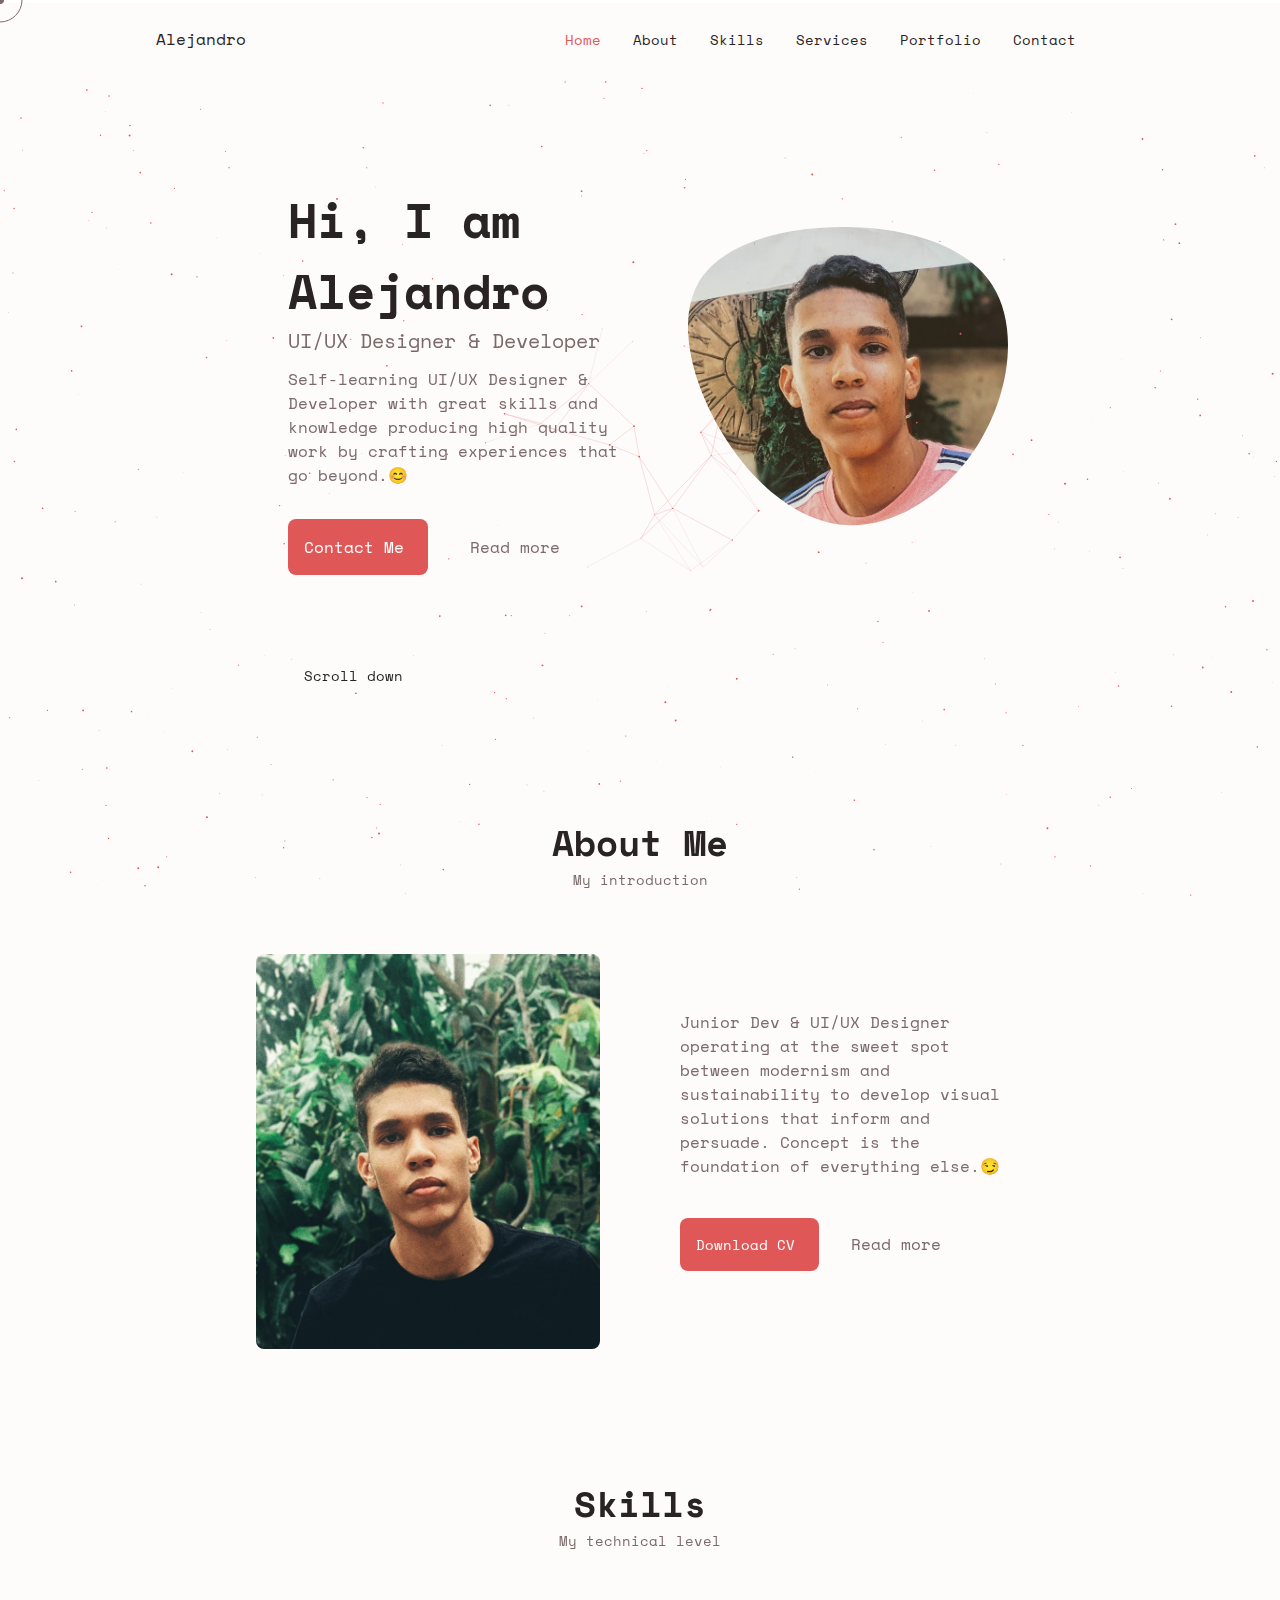
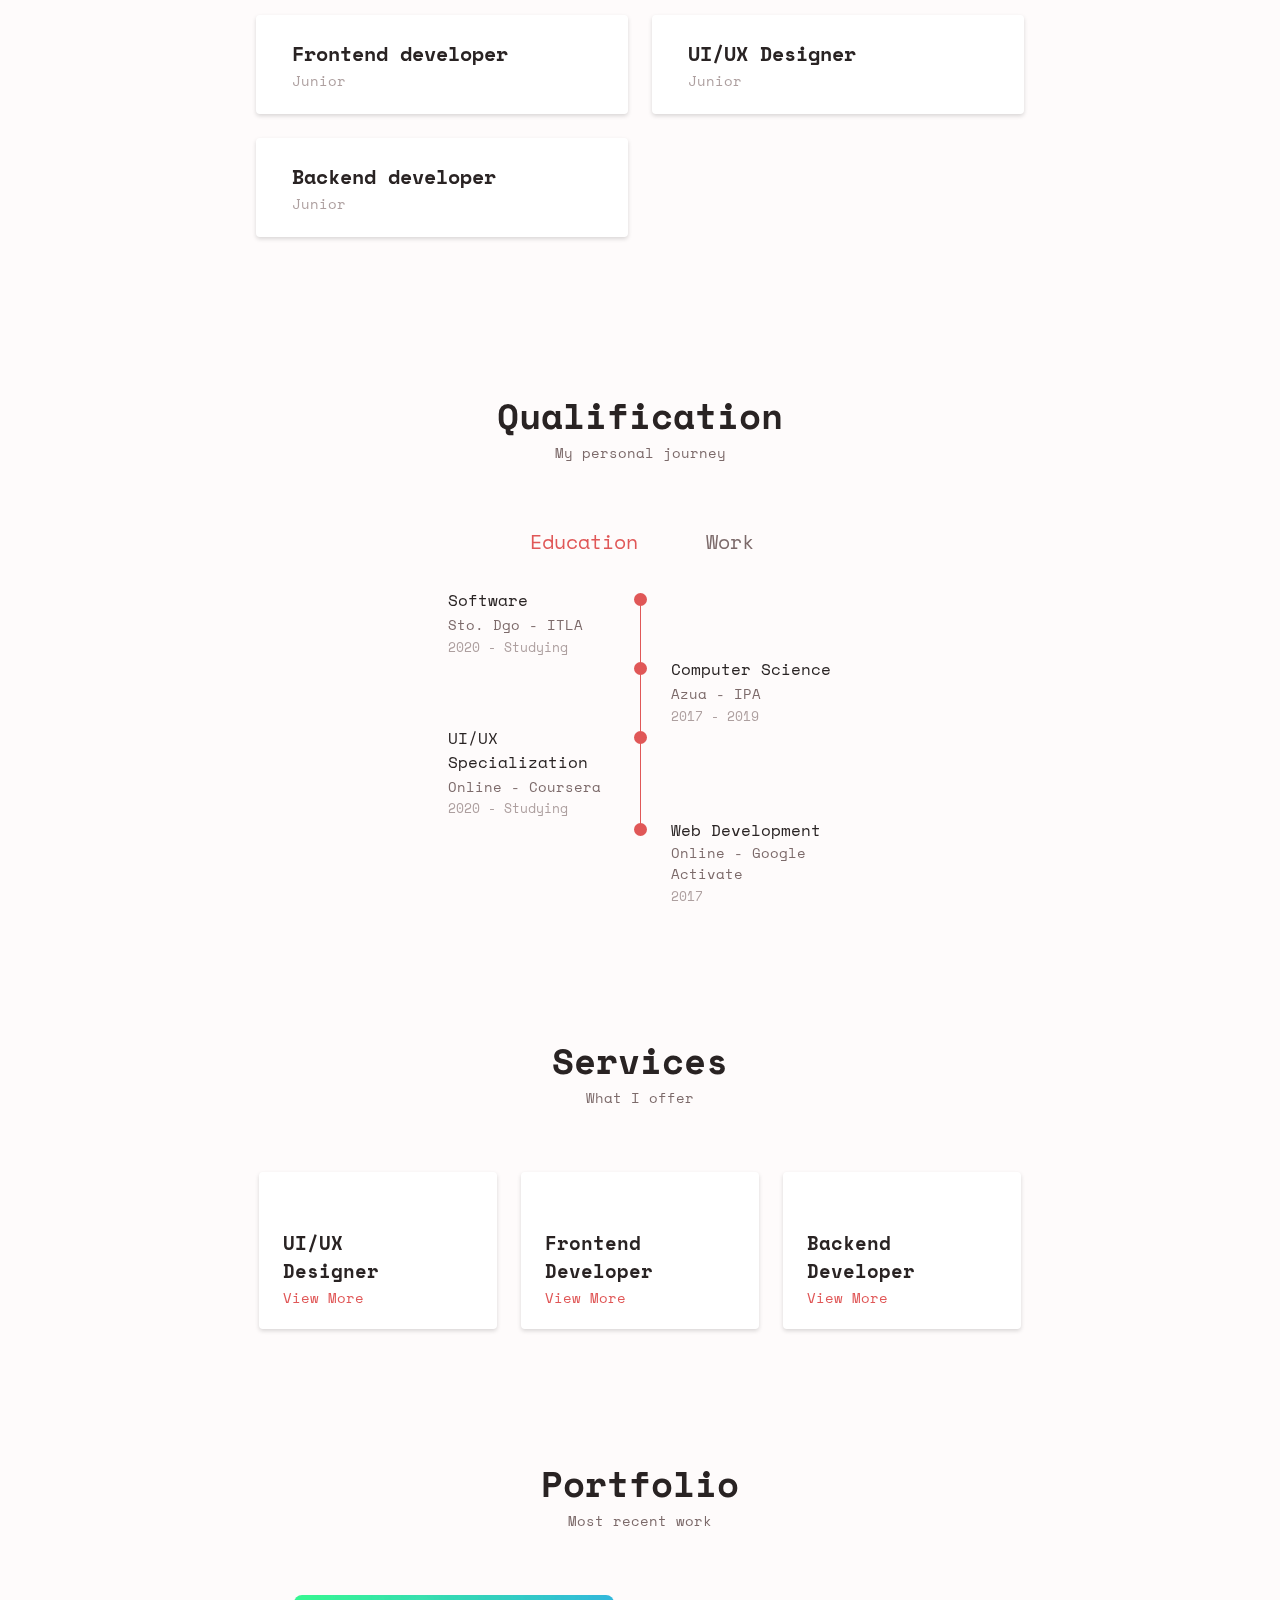
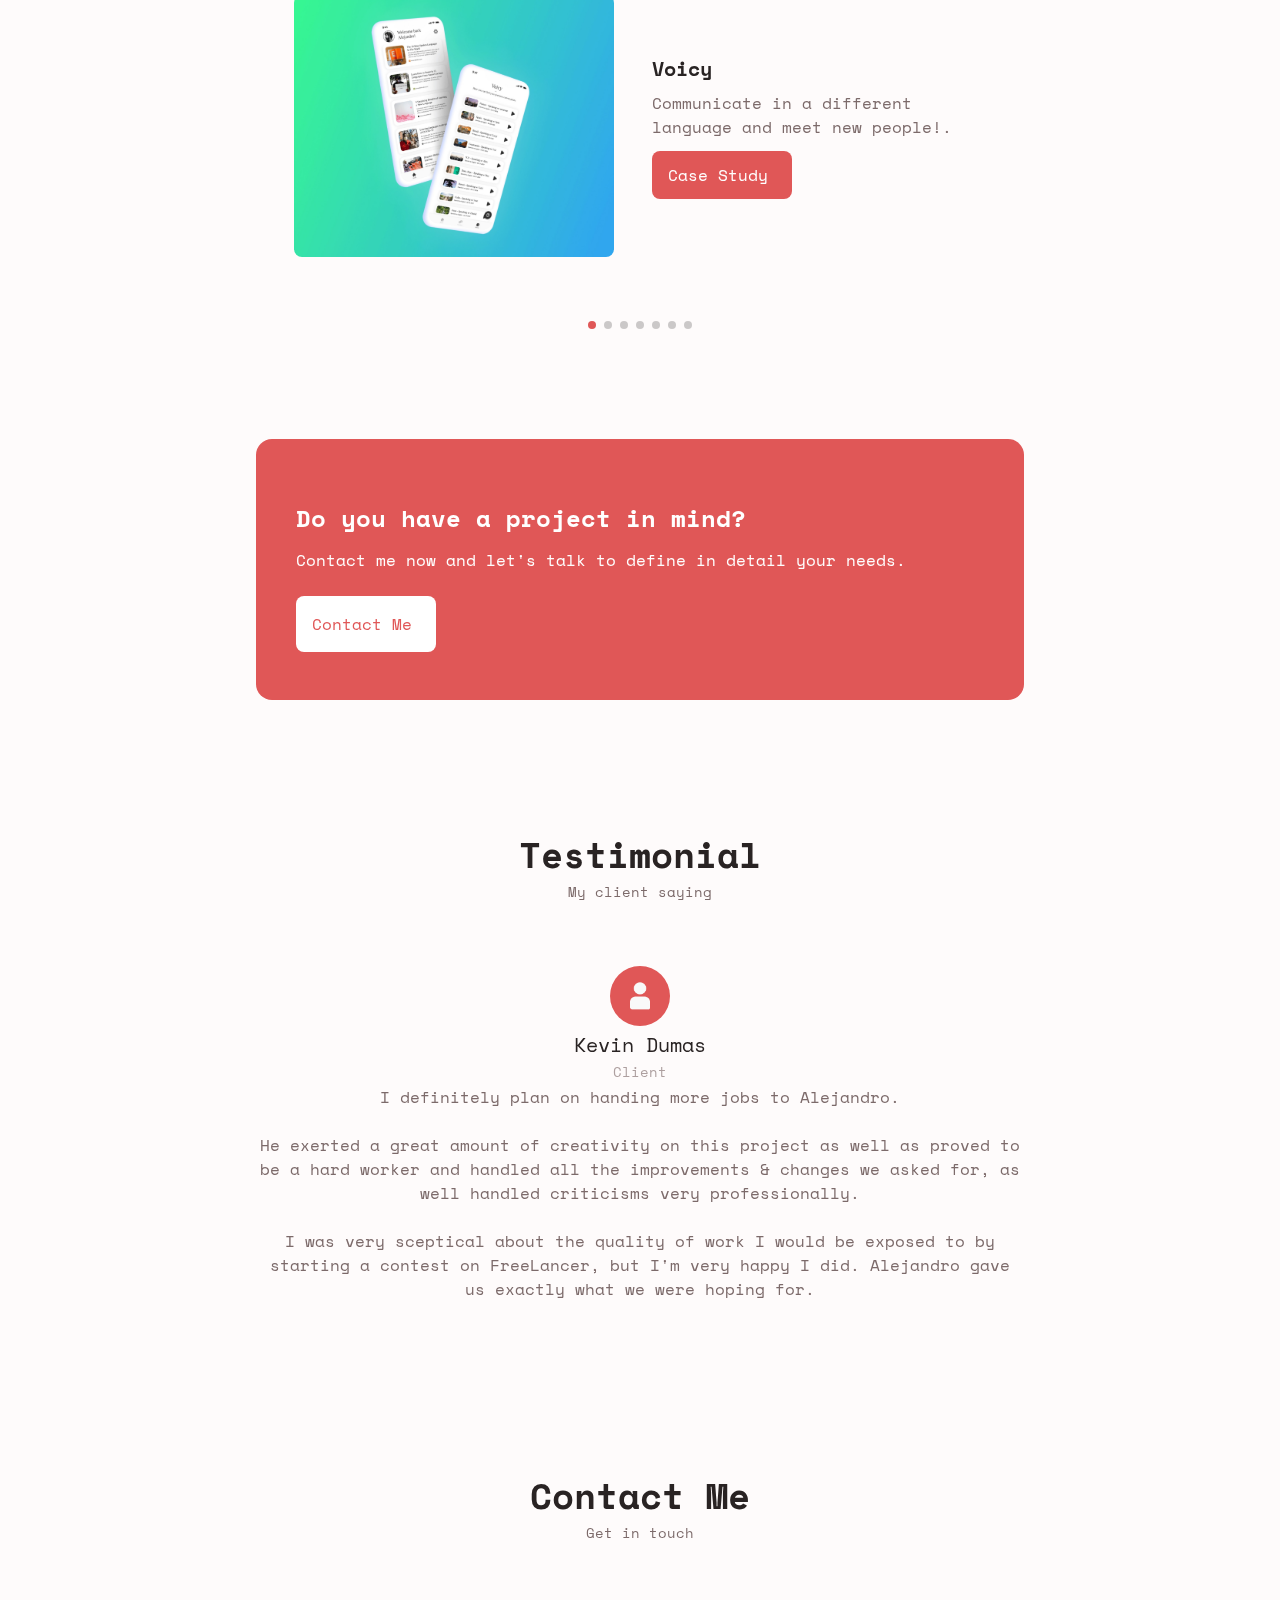
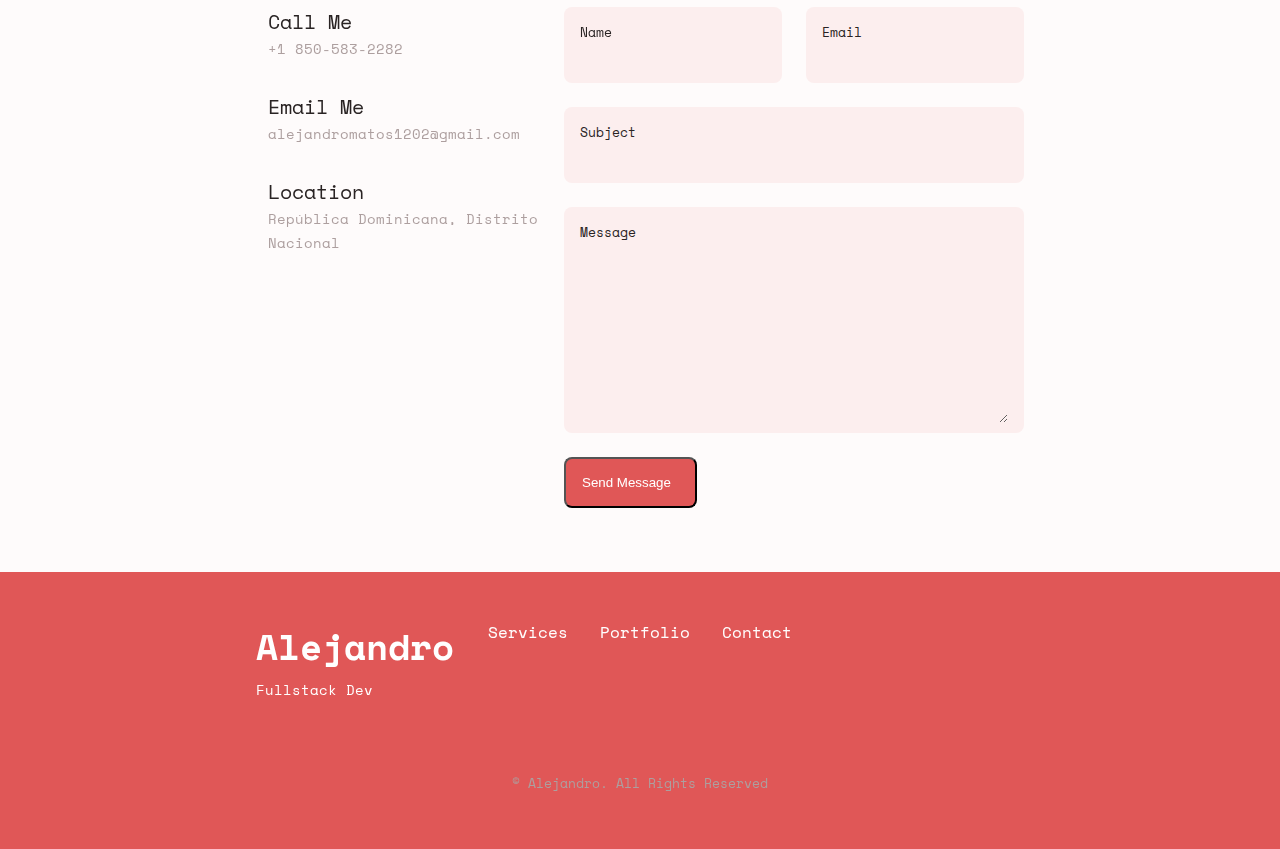
==== commit e89a92c0: "New project added on my portfolio" ====
--- a/index.html
+++ b/index.html
@@ -735,7 +735,7 @@
                             </div>
                         </div>
 
-                        <!--===== PORTFOLIO 4 =====-->
+                        <!--===== PORTFOLIO 5 =====-->
                         <div class="portfolio__content grid swiper-slide">
                             <img src="assets/img/portfolio/portfolio.png" alt="" class="portfolio__img">
 
@@ -749,7 +749,22 @@
                             </div>
                         </div>
 
-                        <!--===== PORTFOLIO 4 =====-->
+                        
+                        <!--===== PORTFOLIO 6 =====-->
+                        <div class="portfolio__content grid swiper-slide">
+                            <img src="assets/img/portfolio/jobsy.png" alt="" class="portfolio__img">
+
+                            <div class="portfolio__data">
+                                <h3 class="portfolio__title">Jobsy</h3>
+                                <p class="portfolio__description">A job listing website built with some friends using ASP.NET and Firebase. 🙂</p>
+                                <a href="https://www.figma.com/file/mZ5YOwNPoJWkUl3OmSs5Gt/Jobsy-Design?node-id=0%3A1" target="_blank" class="button button--flex button--small portfolio__button">
+                                    See Demo
+                                    <i class="uil uil-arrow-right button__icon"></i>
+                                </a>
+                            </div>
+                        </div>
+
+                        <!--===== PORTFOLIO 7 =====-->
                         <div class="portfolio__content grid swiper-slide">
                             <img src="assets/img/ghub.png" alt="" class="portfolio__img">
 
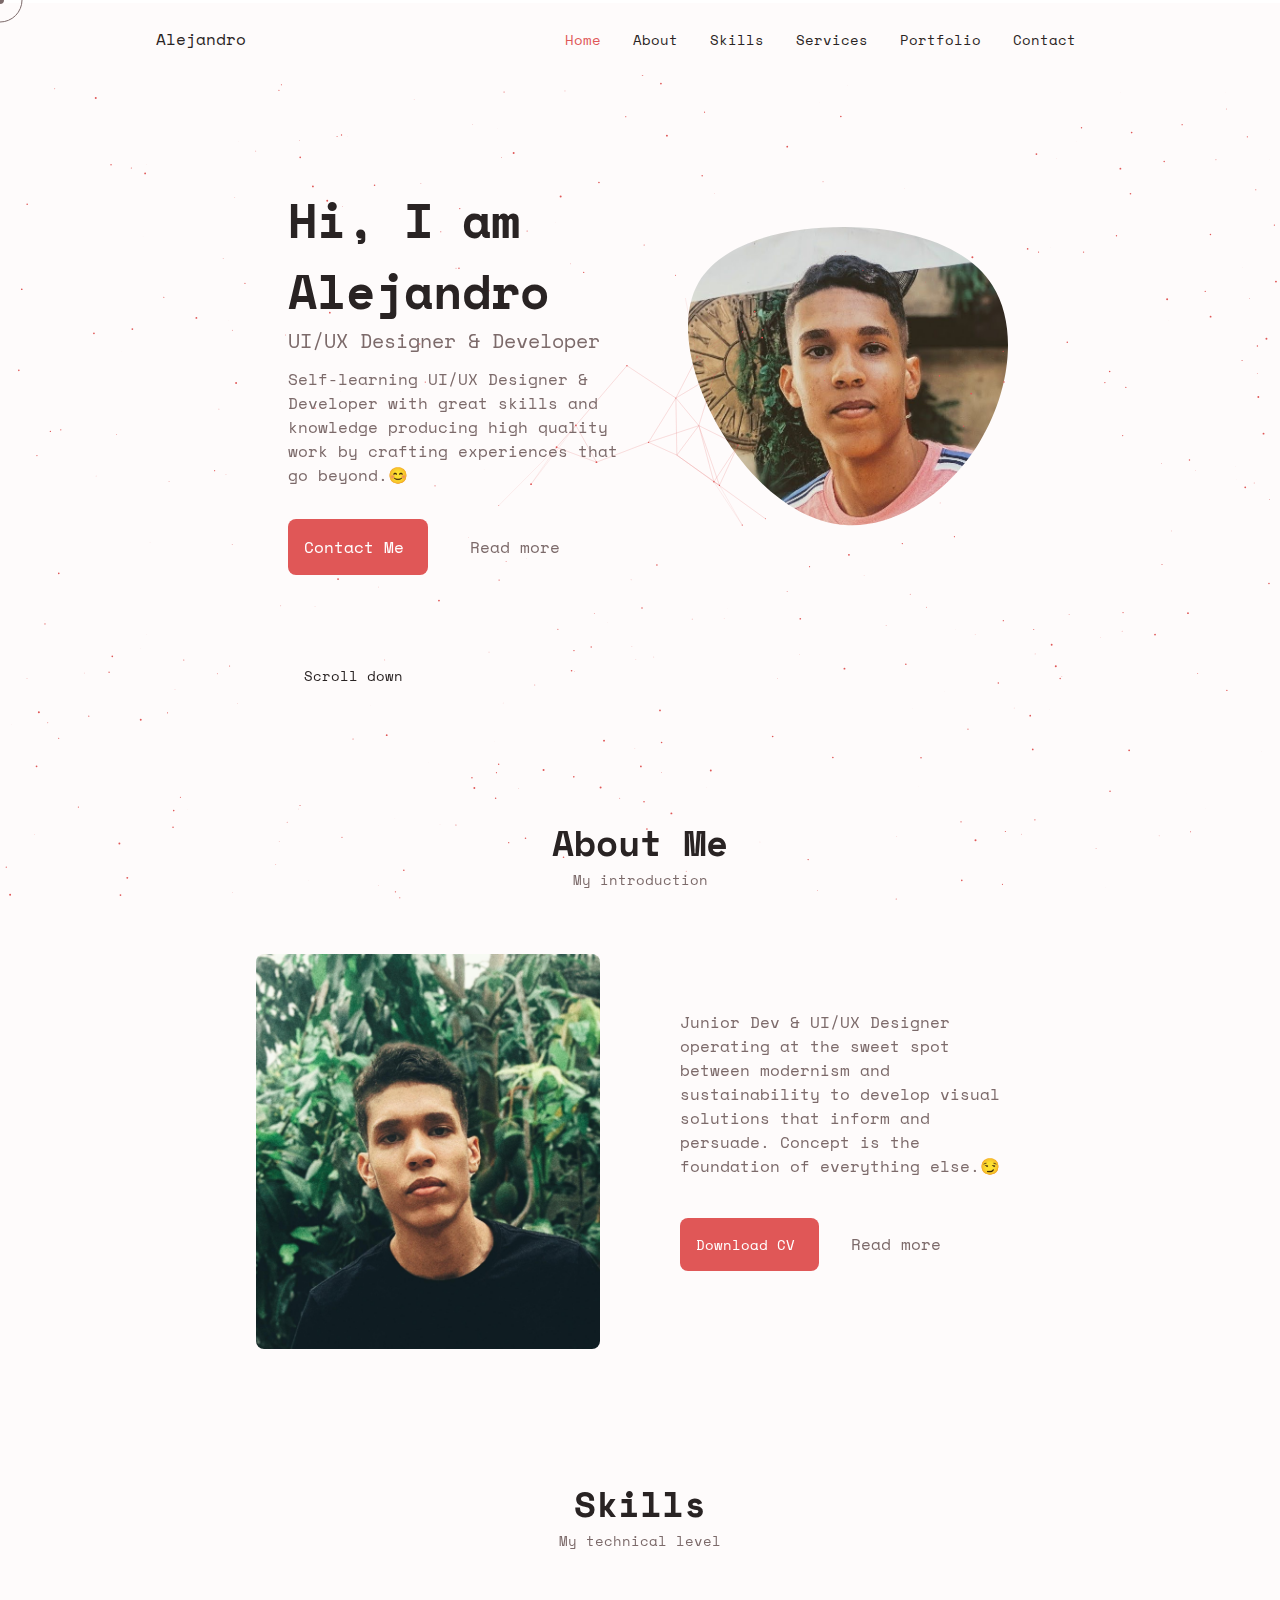
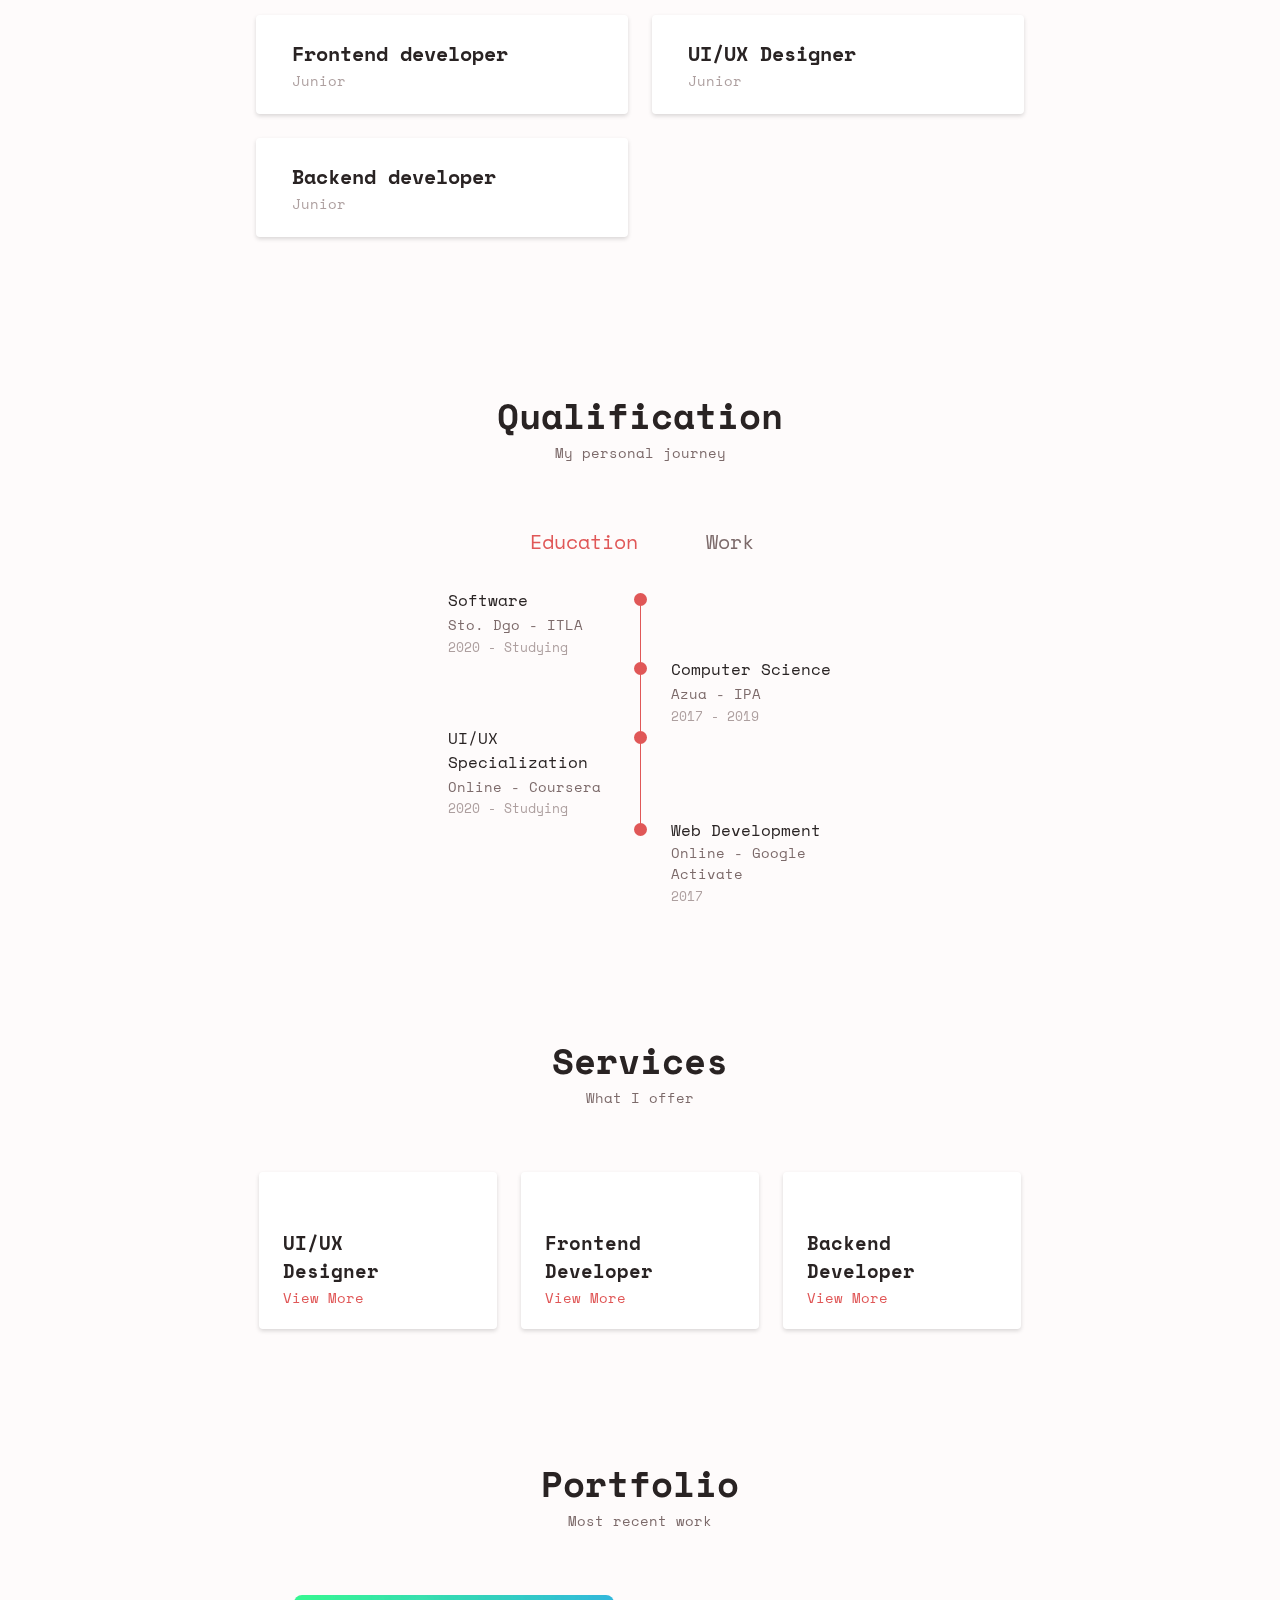
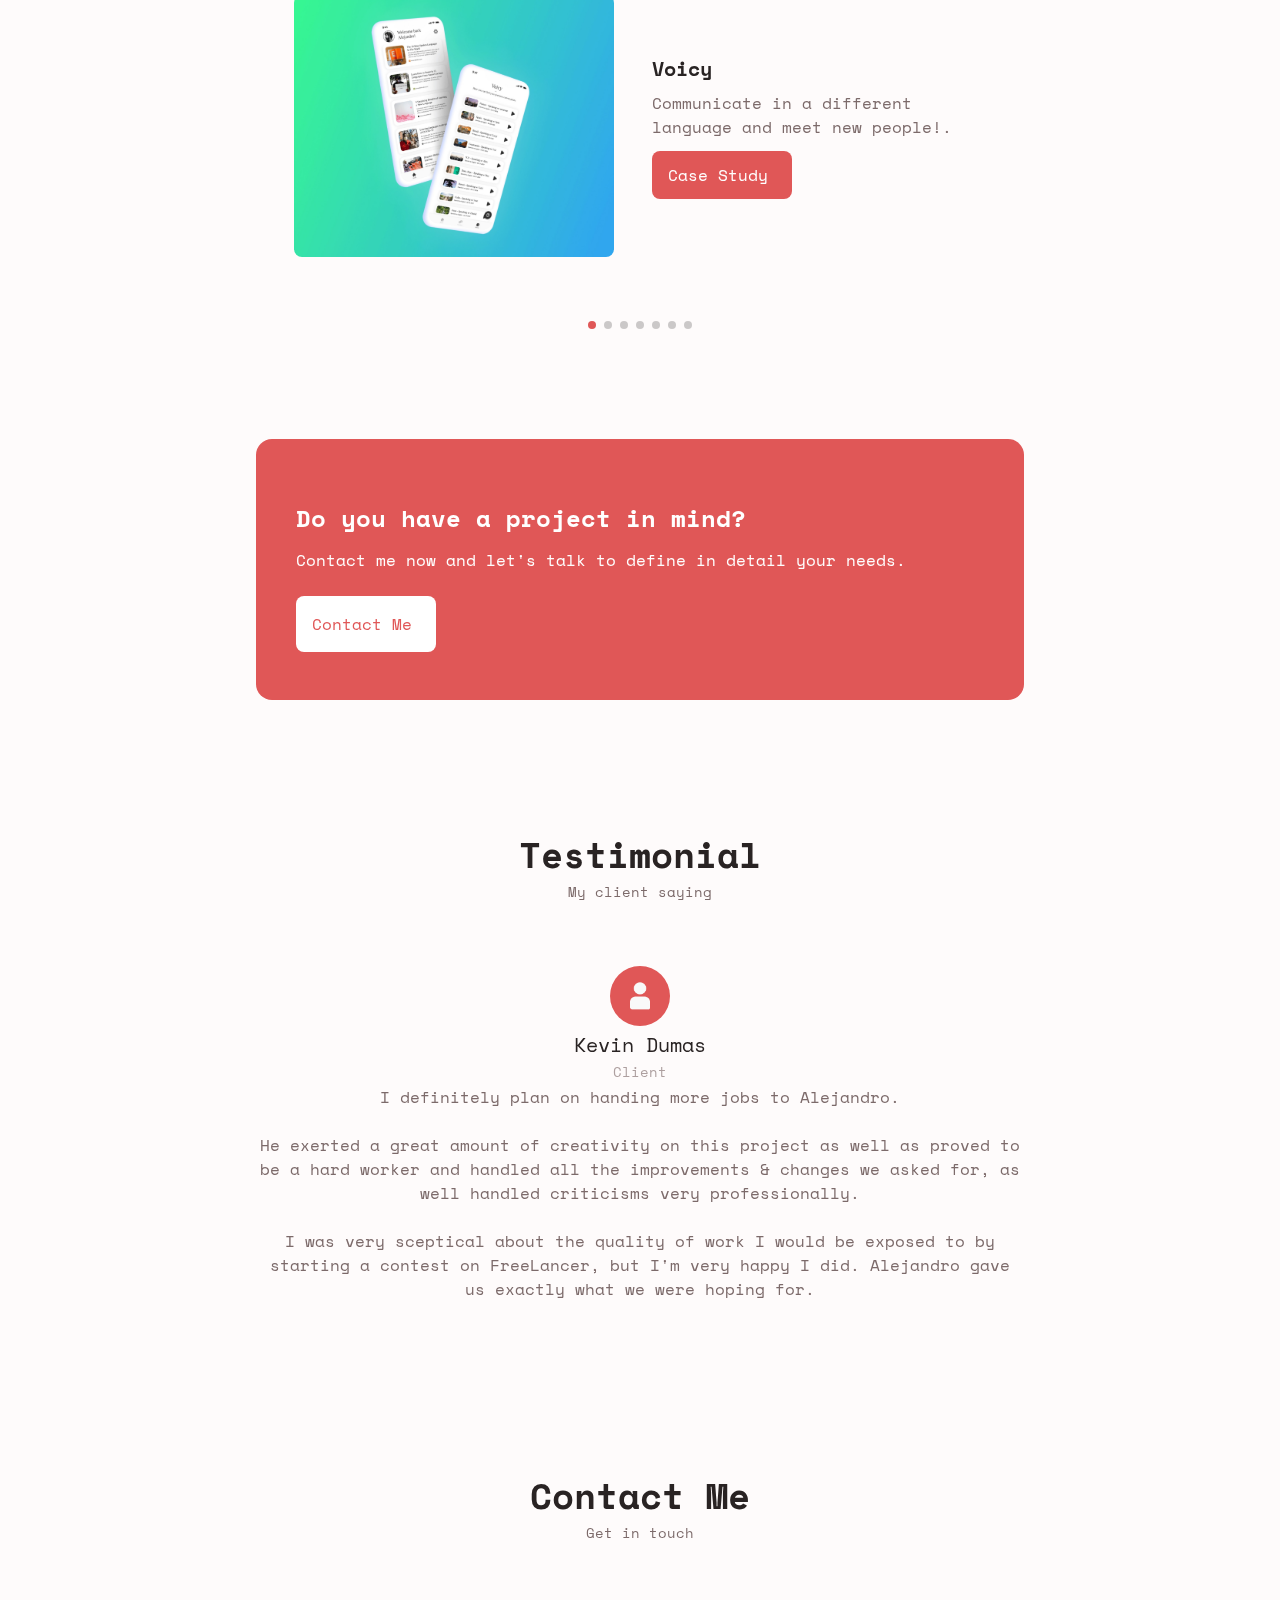
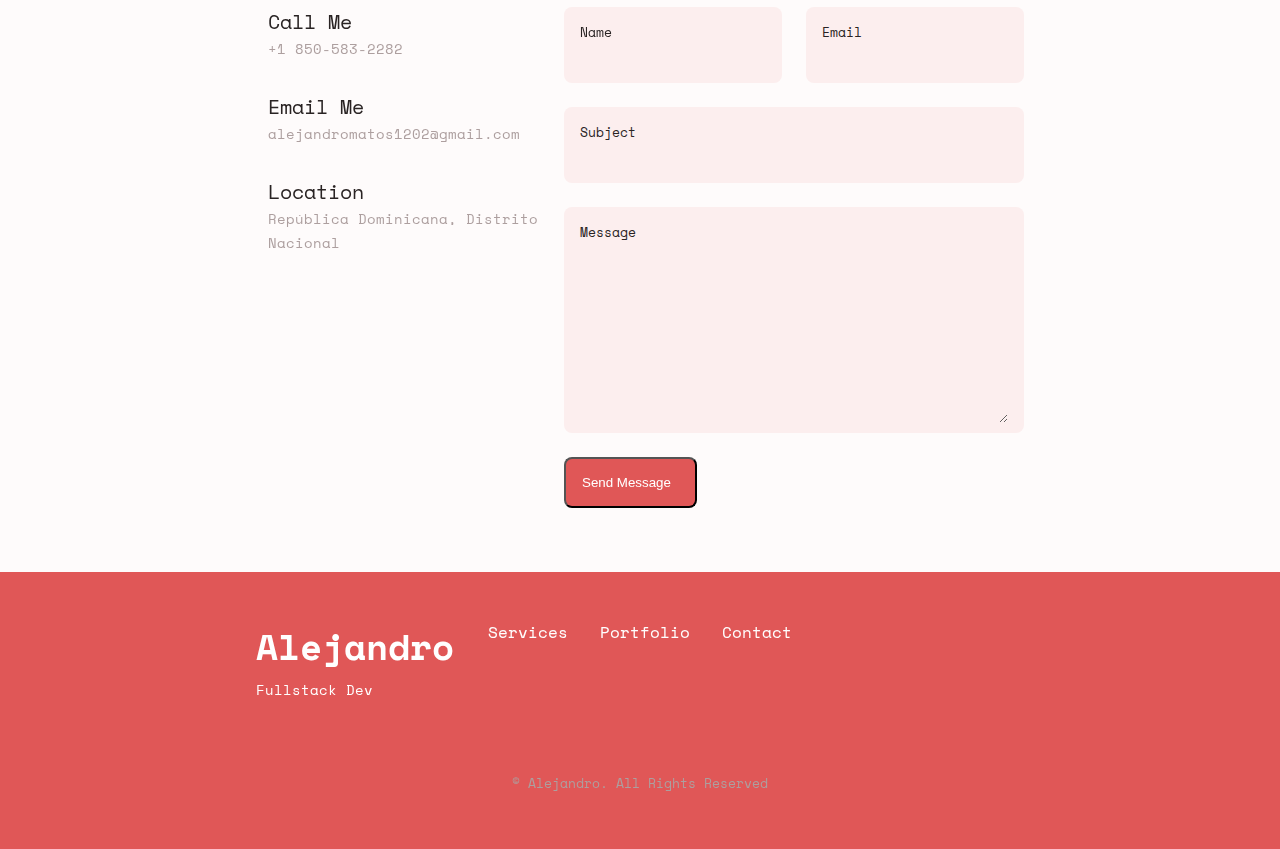
==== commit e0a28066: "favicon" ====
--- a/index.html
+++ b/index.html
@@ -3,6 +3,7 @@
     <head>
         <meta charset="UTF-8">
         <meta name="viewport" content="width=device-width, initial-scale=1.0">
+        <link rel="icon" type="image/svg" href="assets/img/a.svg">
 
         <!--==================== UNICONS ====================-->
         <link rel="stylesheet" href="https://unicons.iconscout.com/release/v4.0.0/css/line.css">
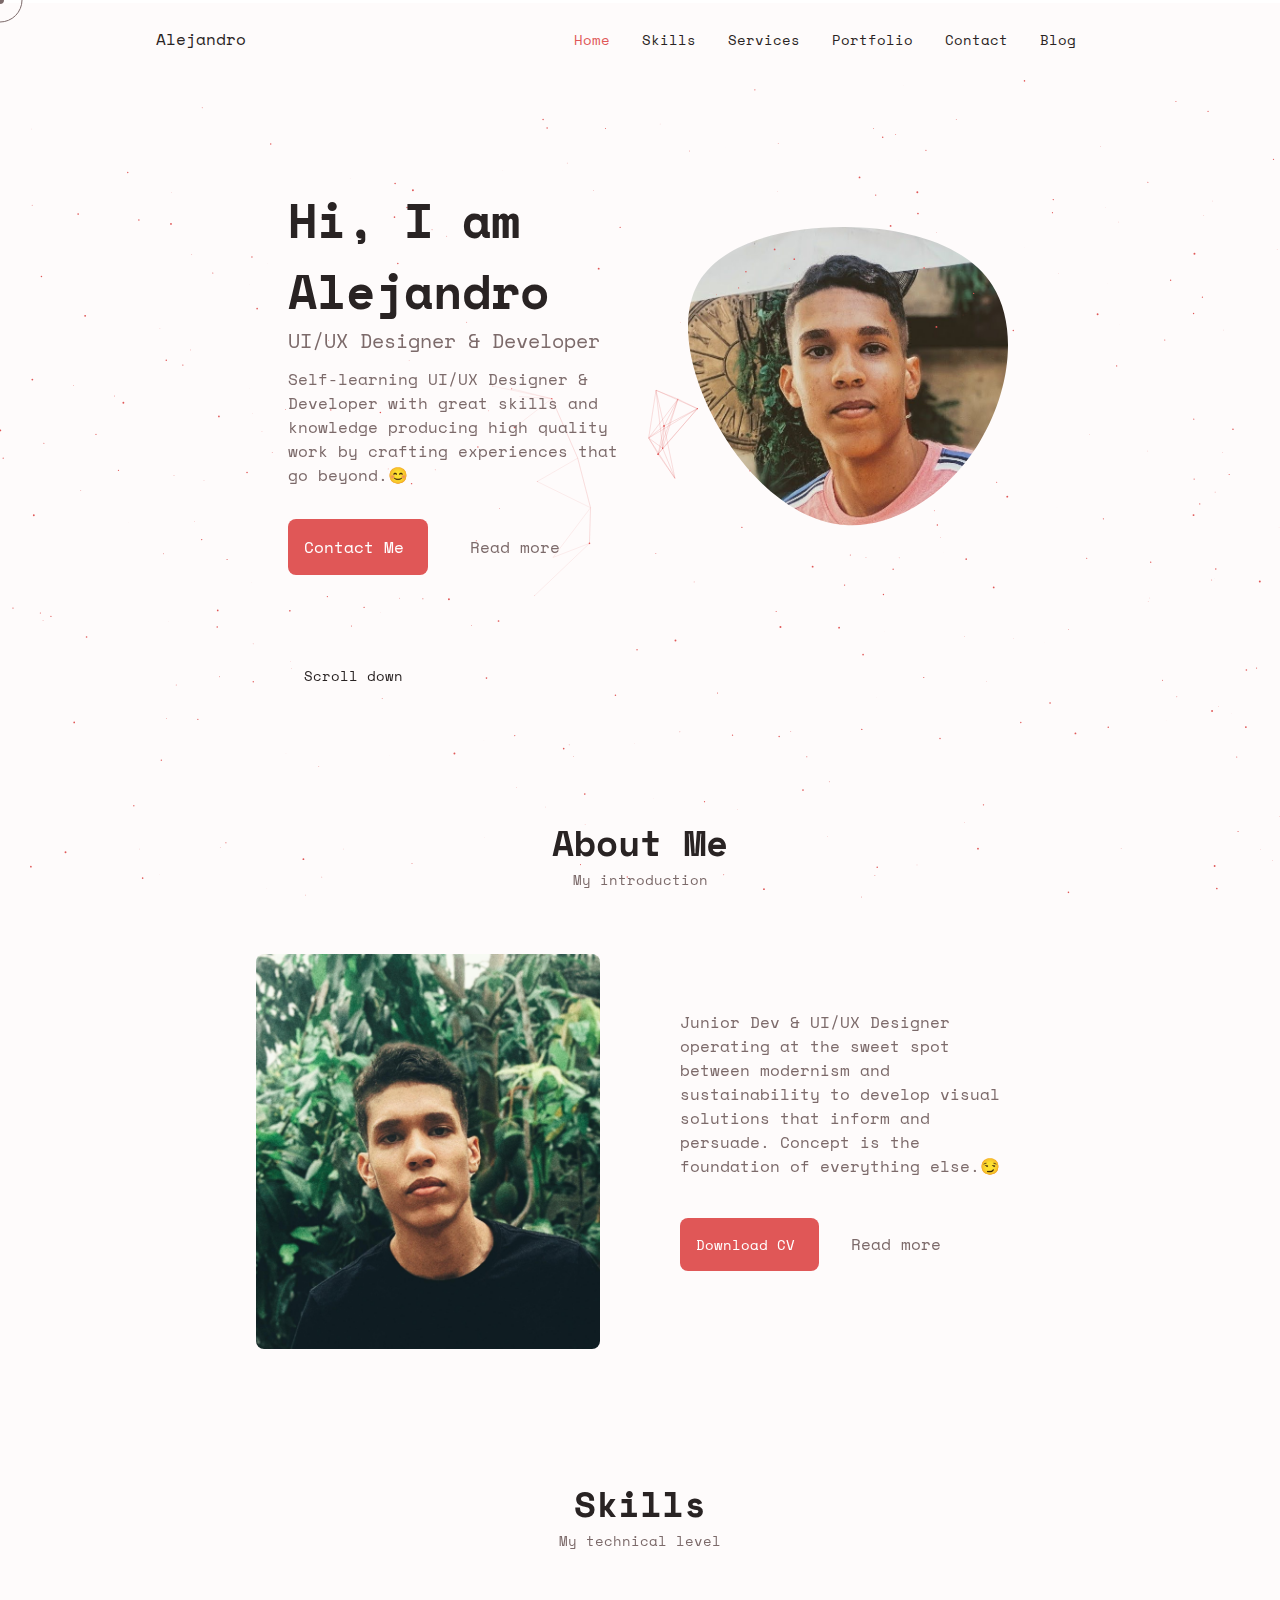
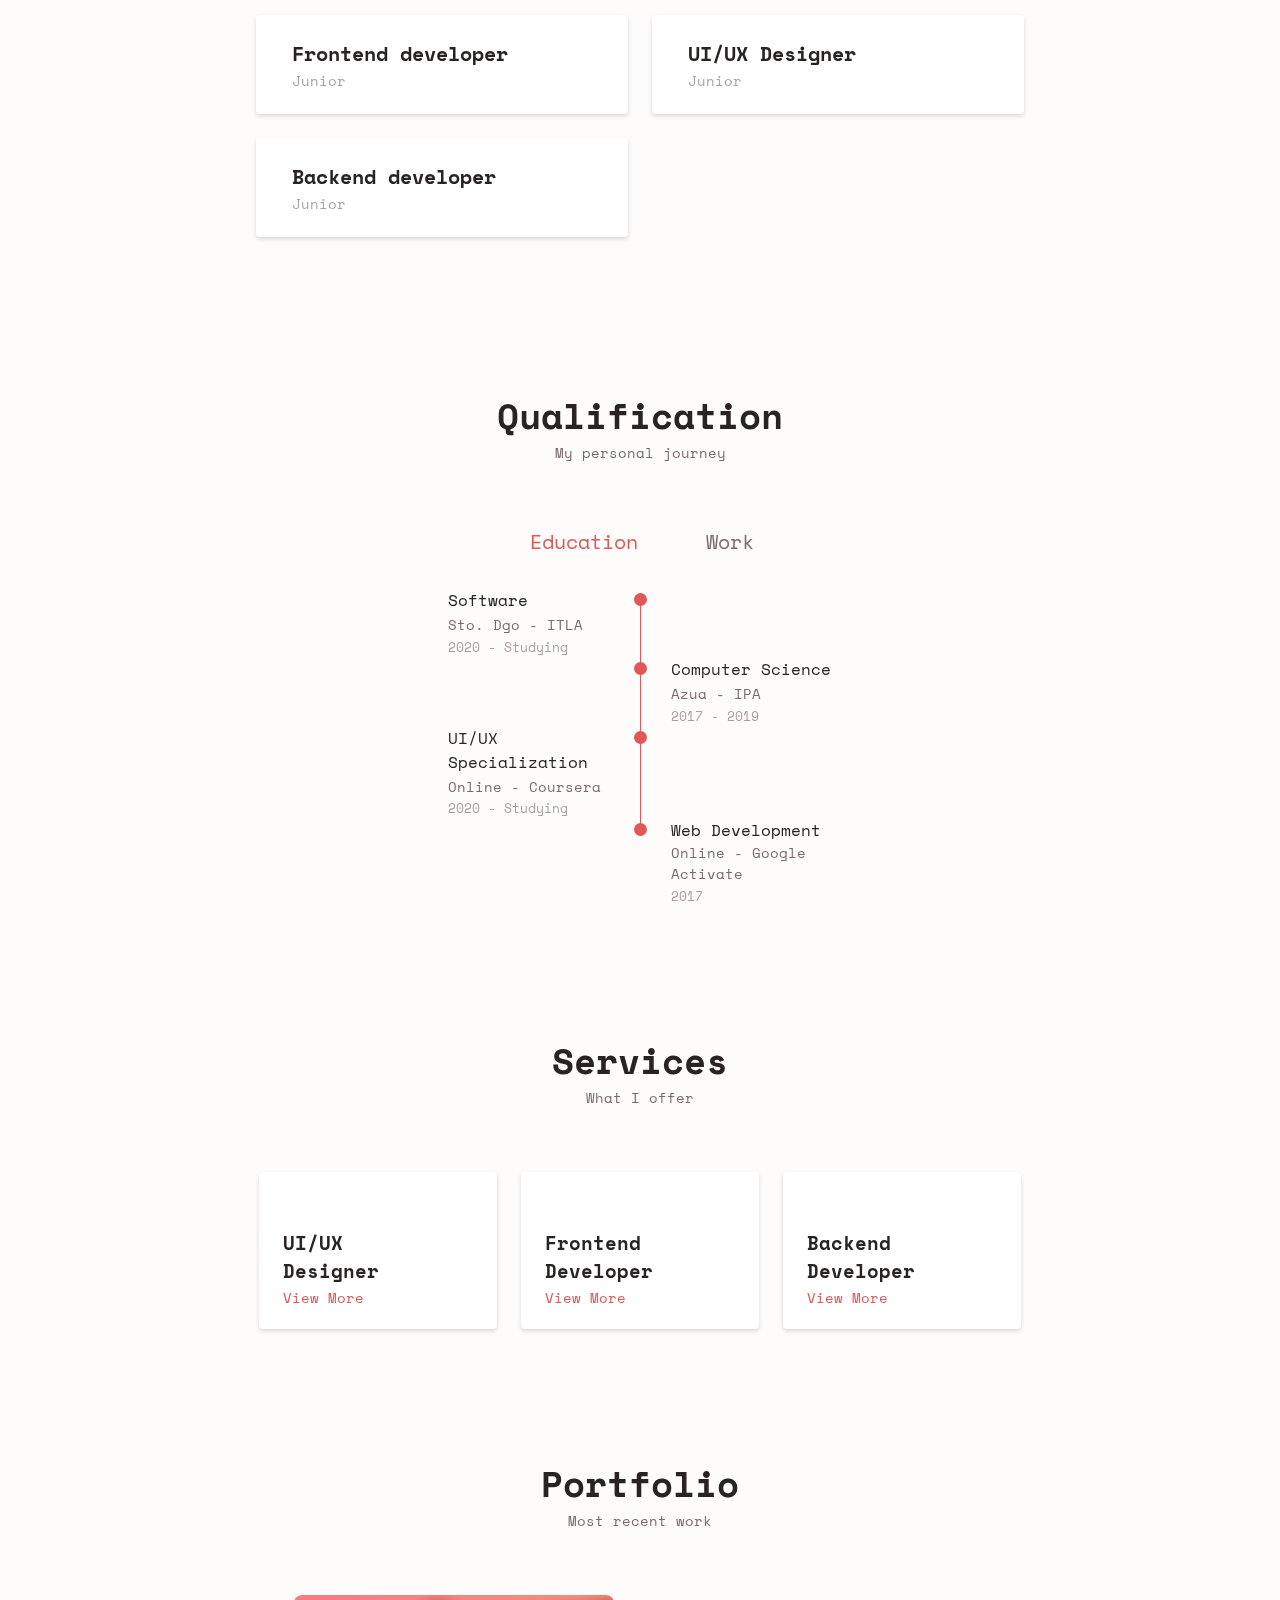
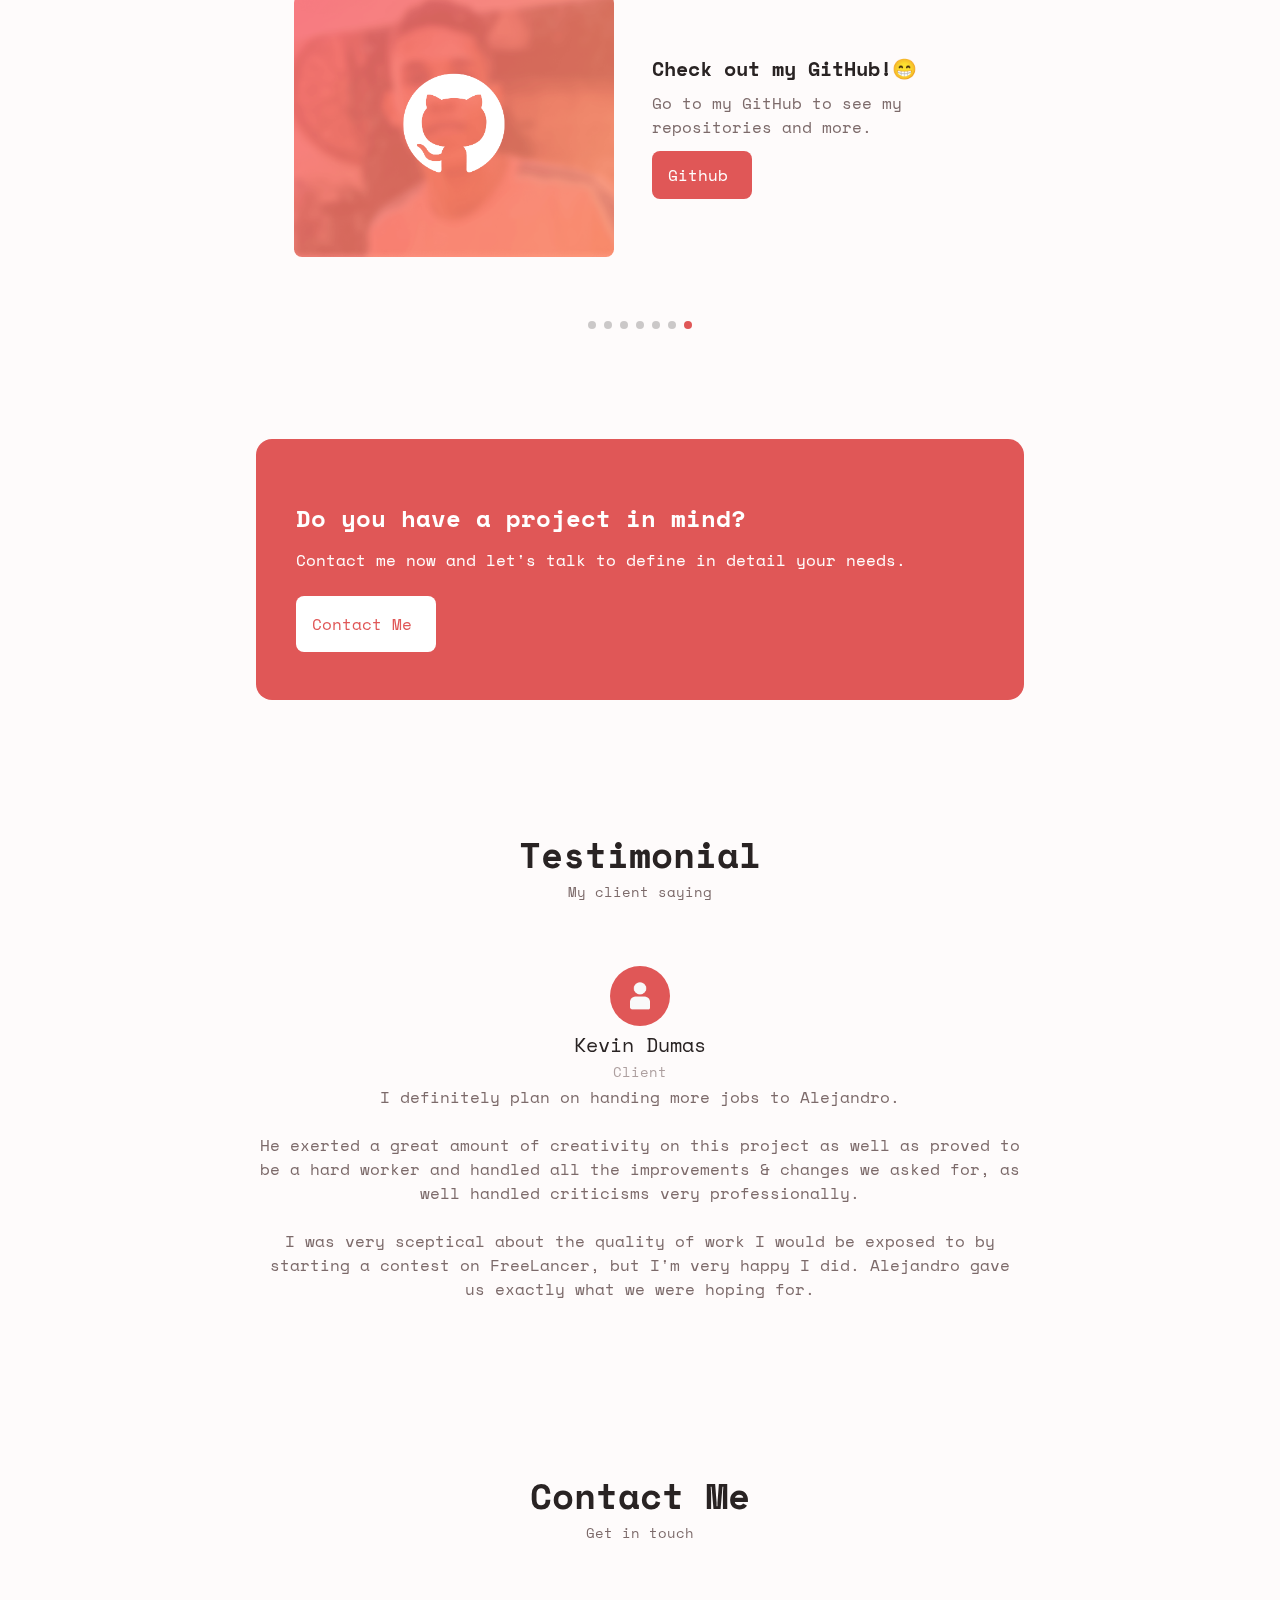
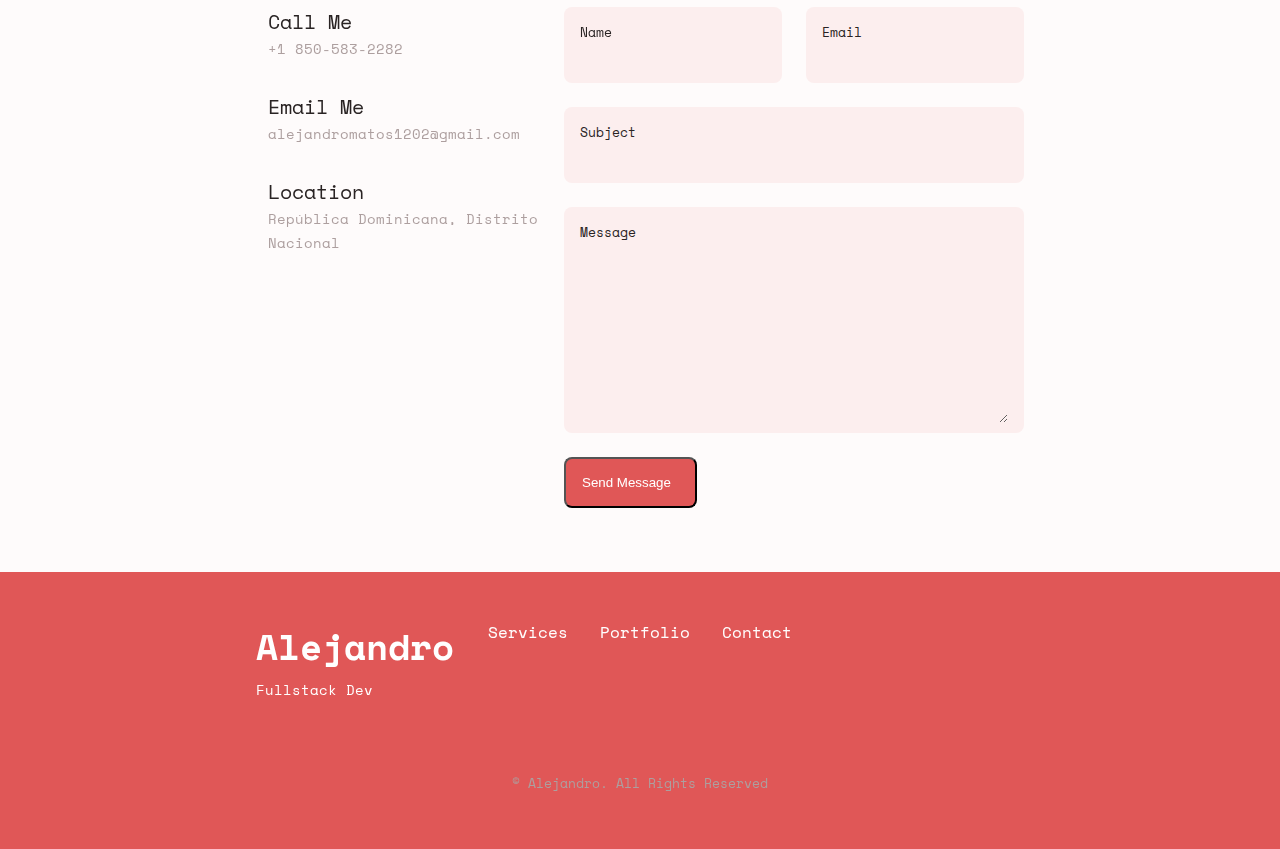
==== commit ce55e7b1: "Blog successfully created!!!" ====
--- a/index.html
+++ b/index.html
@@ -18,7 +18,7 @@
 
         <link rel="stylesheet" href="https://s.pageclip.co/v1/pageclip.css" media="screen">
 
-        <title>Alejandro Matos</title>
+        <title>Welcome to my portfolio</title>
     </head>
     <body>
         
@@ -38,11 +38,12 @@
                 <div class="nav__menu" id="nav-menu">
                     <ul class="nav__list grid">
                         <li class="nav__item"><a href="#home" class="nav__link active-link"><i class="uil uil-estate nav__icon"></i> Home</a></li>
-                        <li class="nav__item"><a href="#about" class="nav__link"><i class="uil uil-user nav__icon"></i> About</a></li>
+                       <!-- <li class="nav__item"><a href="#about" class="nav__link"><i class="uil uil-user nav__icon"></i> About</a></li> -->
                         <li class="nav__item"><a href="#skills" class="nav__link"><i class="uil uil-file-alt nav__icon"></i> Skills</a></li>
                         <li class="nav__item"><a href="#services" class="nav__link"><i class="uil uil-briefcase-alt nav__icon"></i> Services</a></li>
                         <li class="nav__item"><a href="#portfolio" class="nav__link"><i class="uil uil-scenery nav__icon"></i> Portfolio</a></li>
                         <li class="nav__item"><a href="#contact" class="nav__link"><i class="uil uil-message nav__icon"></i>Contact</a></li>
+                        <li class="nav__item"><a href="https://blog.alejandromatos.me" target="_blank" class="nav__link"><i class="uil uil-rss nav__icon"></i>Blog</a></li>
                     </ul>
                     <i class="uil uil-times nav__close" id="nav-close"></i>
                 </div>
@@ -95,7 +96,7 @@
                             <h3 class="home__subtitle">UI/UX Designer & Developer</h3>
                             <p class="home__description">Self-learning UI/UX Designer & Developer with great skills and knowledge producing high quality work by crafting experiences that go beyond.😊 </p>
                             <a href="#contact" class="button button--flex content">Contact Me<i class="uil uil-message button__icon"></i></a>
-                            <a href="" class="button button--flex button--link about__button2 home__button2">
+                            <a href="https://blog.alejandromatos.me" target="_blank" class="button button--flex button--link about__button2 home__button2">
                                 Read more<i class="uil uil-info-circle button__icon"></i>
                             </a>
                         </div>
@@ -167,7 +168,7 @@
                                 </div>
                             </div>
                             
-                            <a download="" href="" class="button button--flex button--link about__button2">
+                            <a download="" href="https://blog.alejandromatos.me/about-me" target="_blank" class="button button--flex button--link about__button2">
                                 Read more<i class="uil uil-info-circle button__icon"></i>
                             </a>
                         </div>
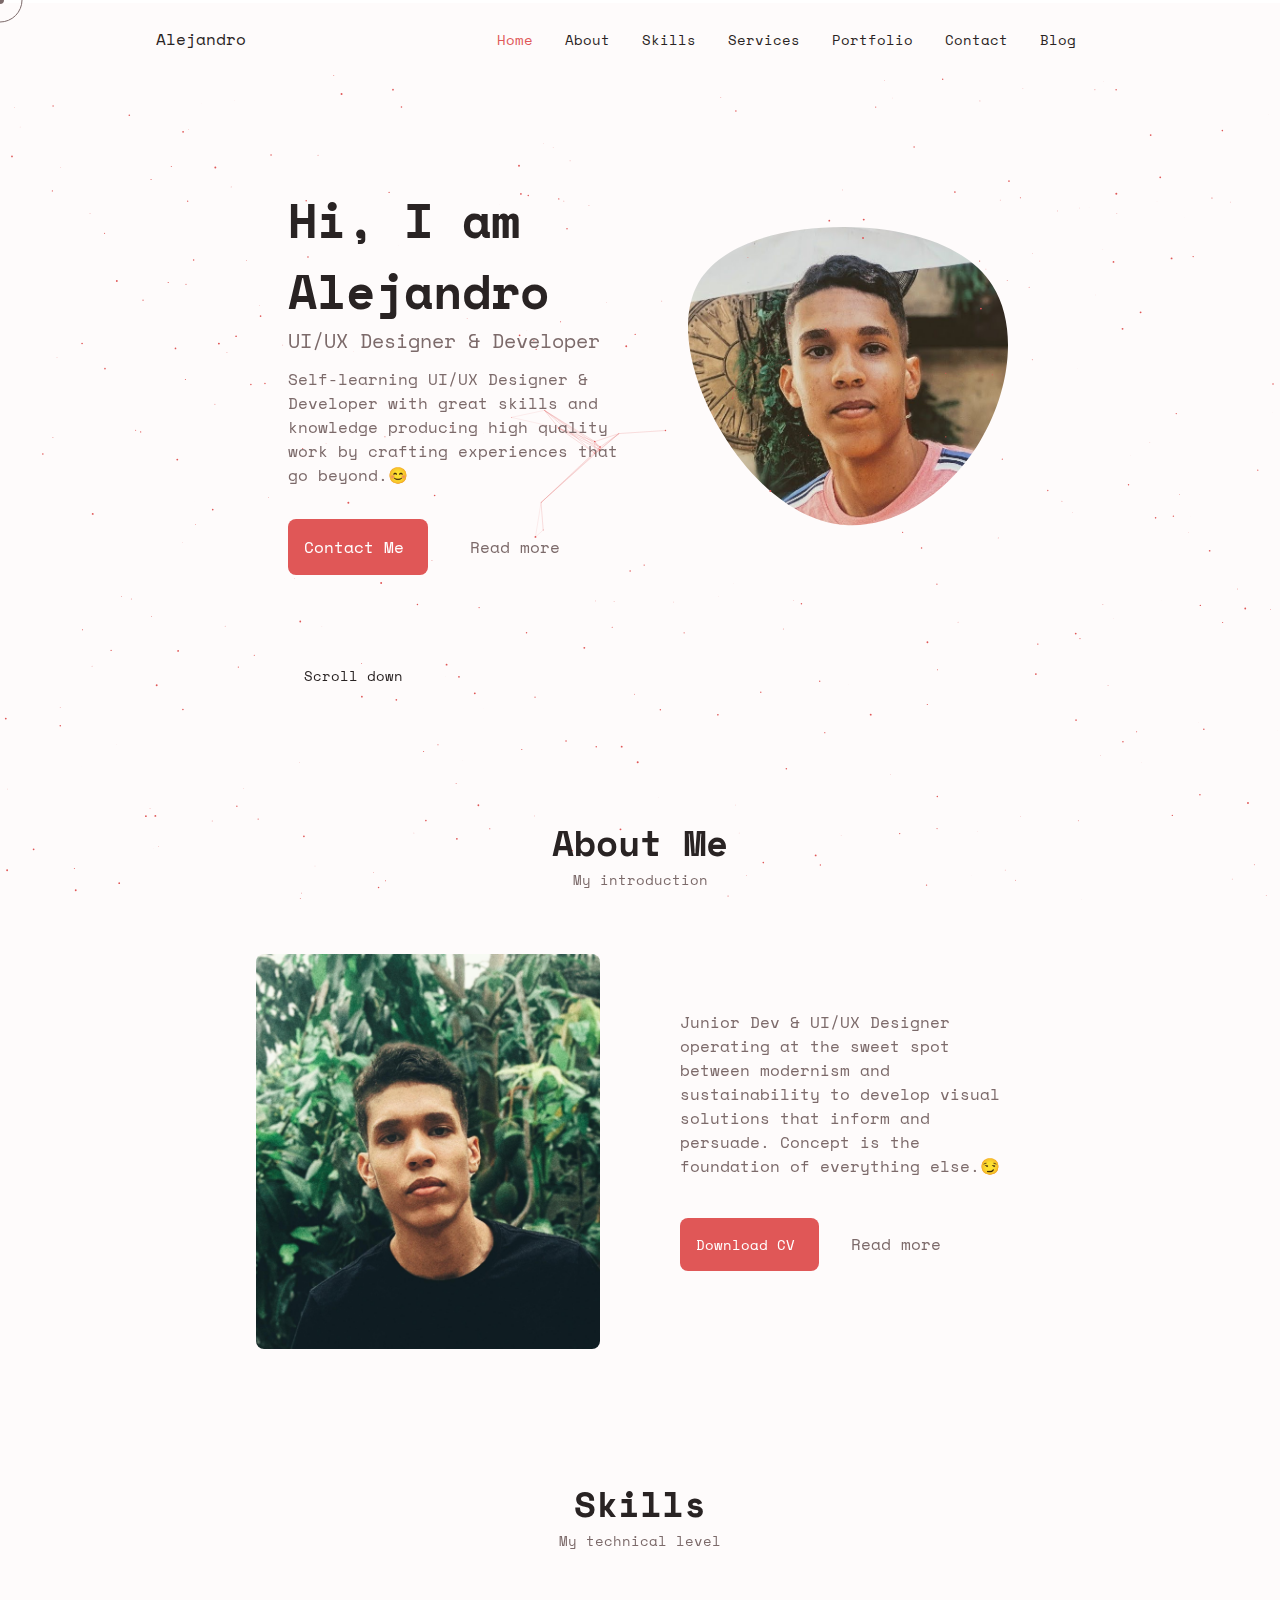
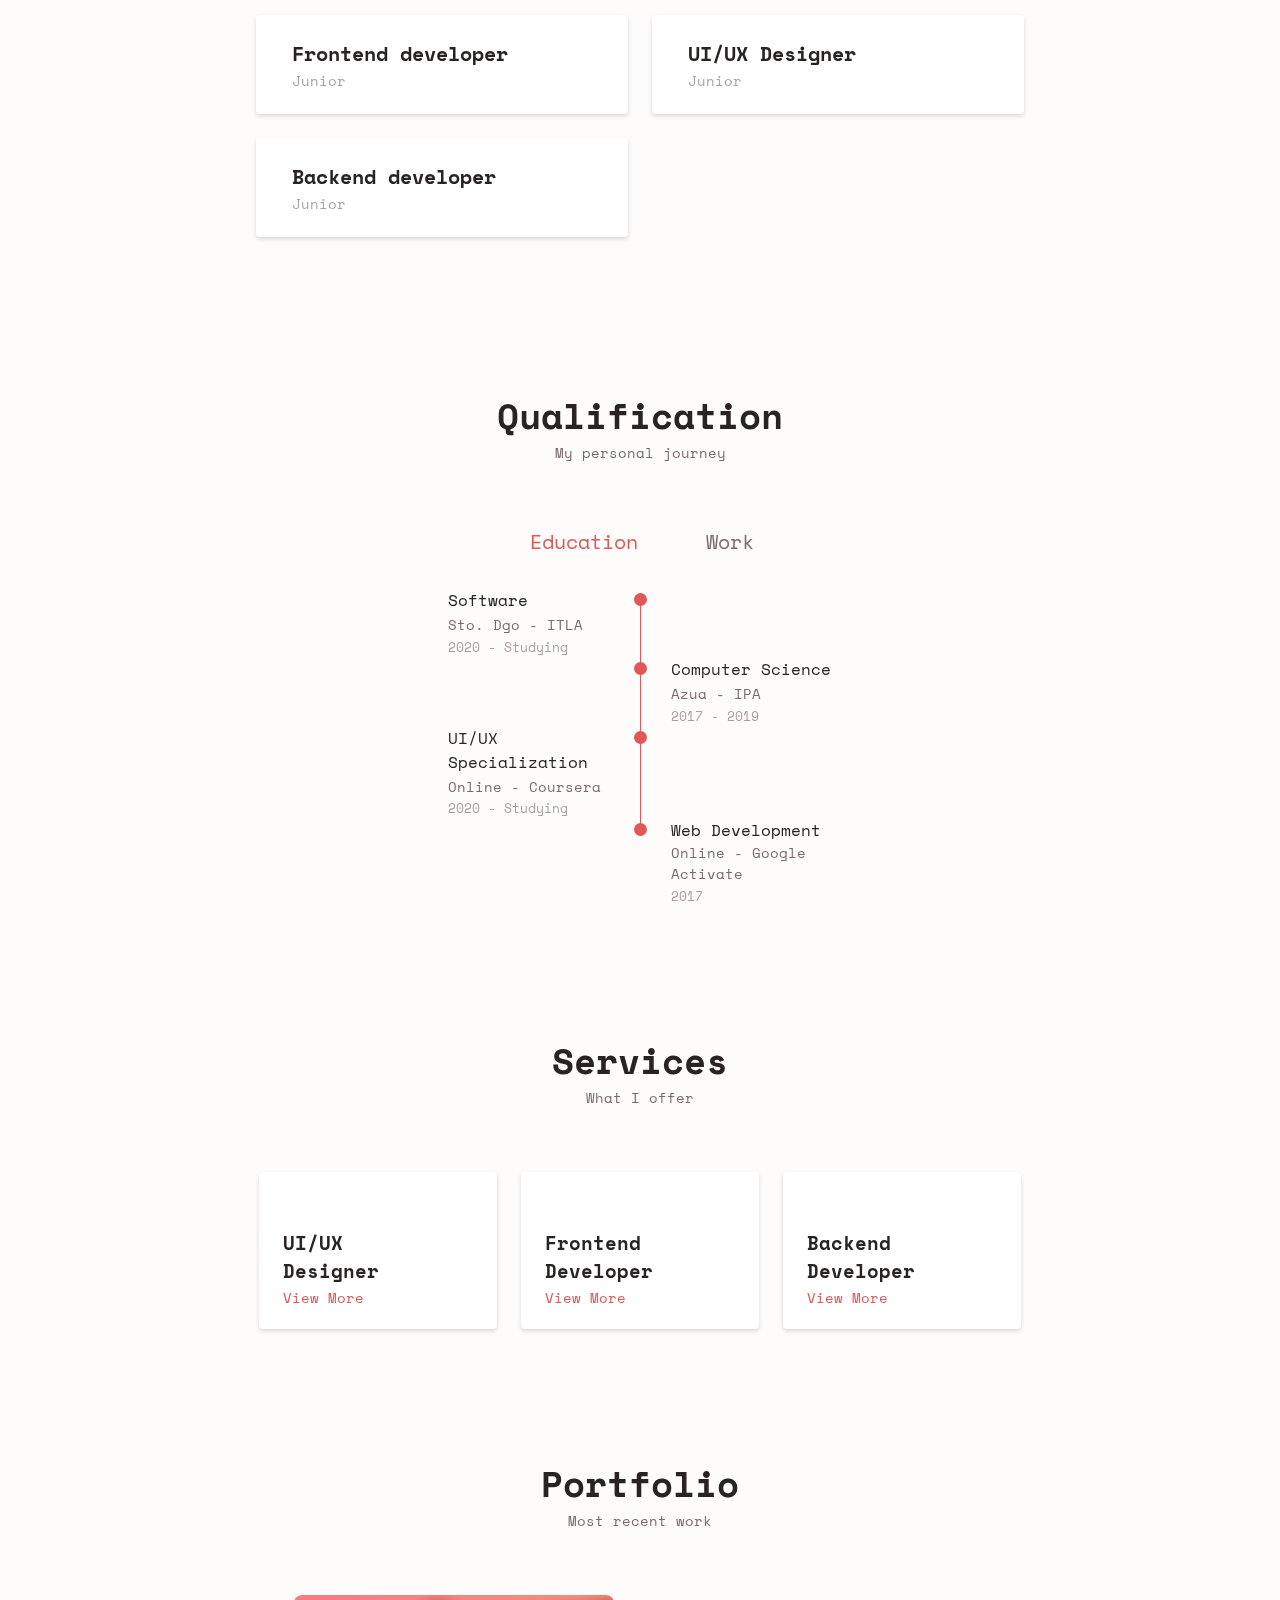
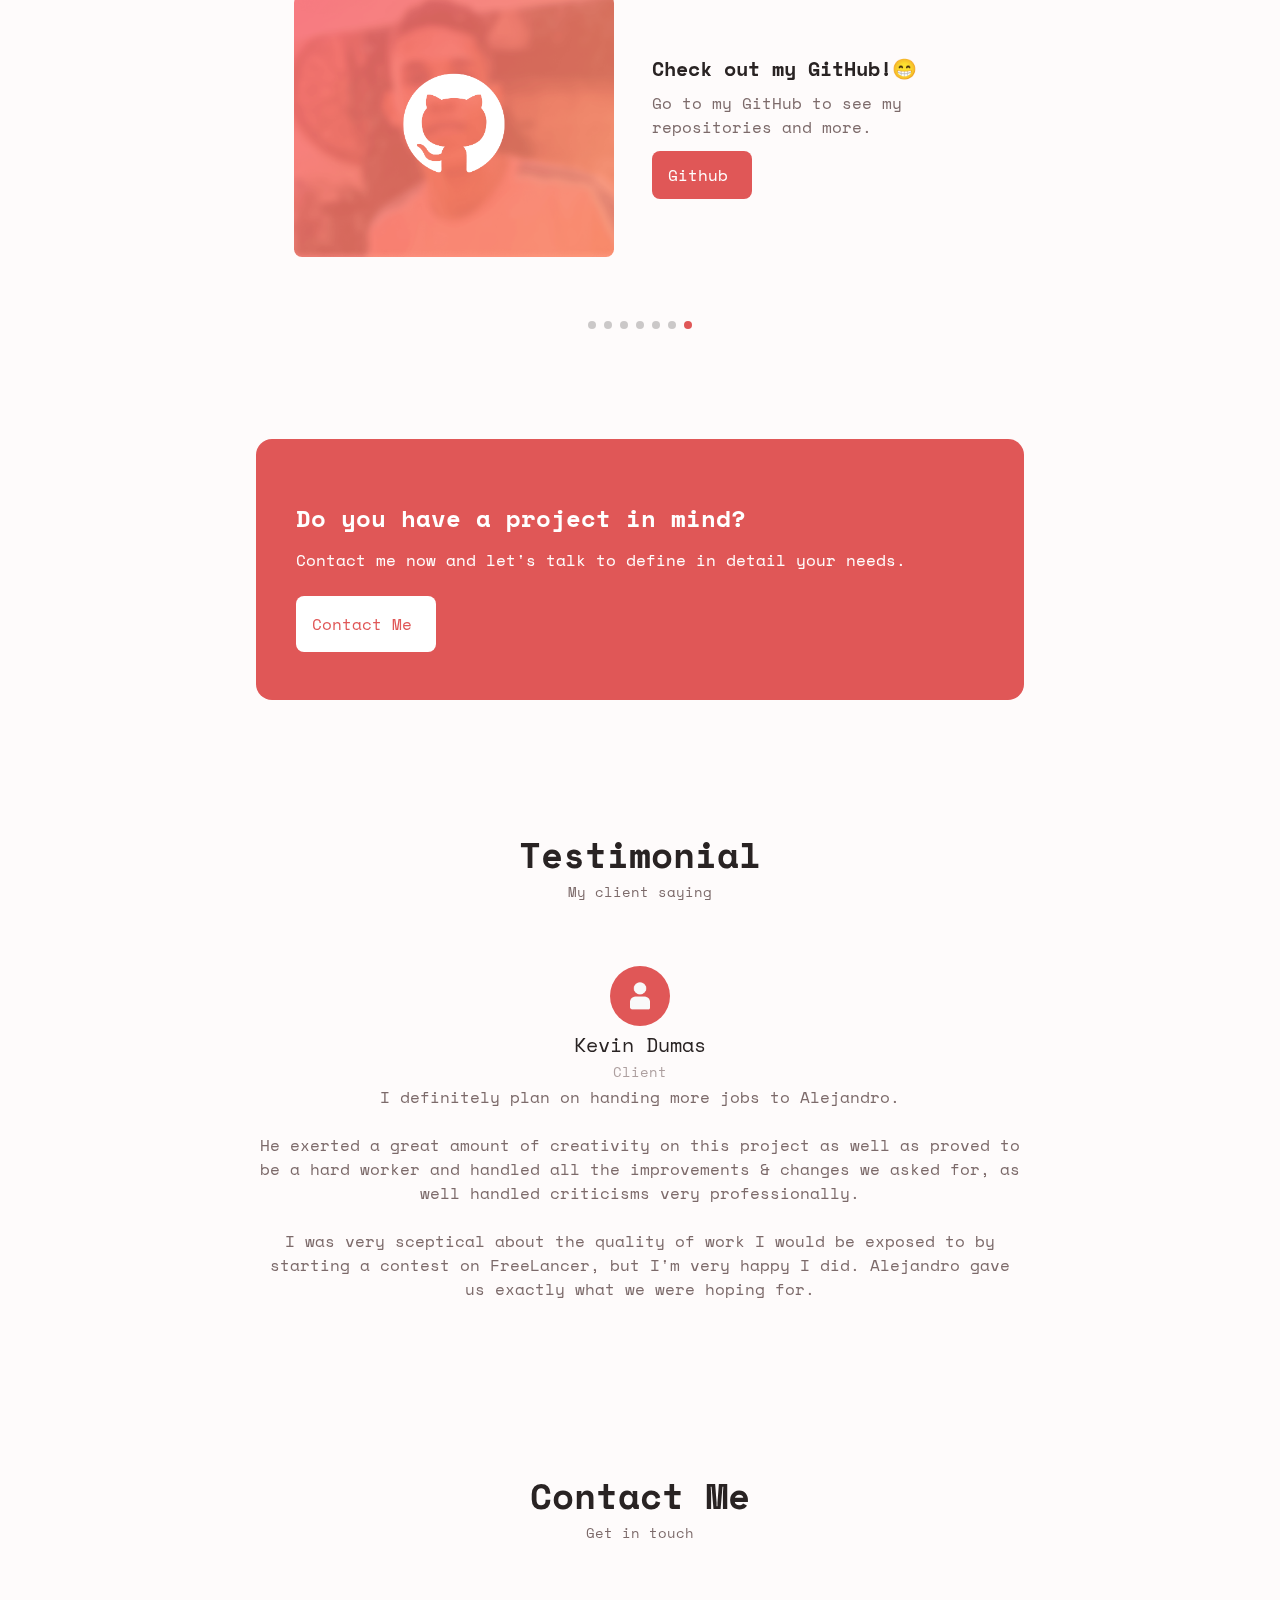
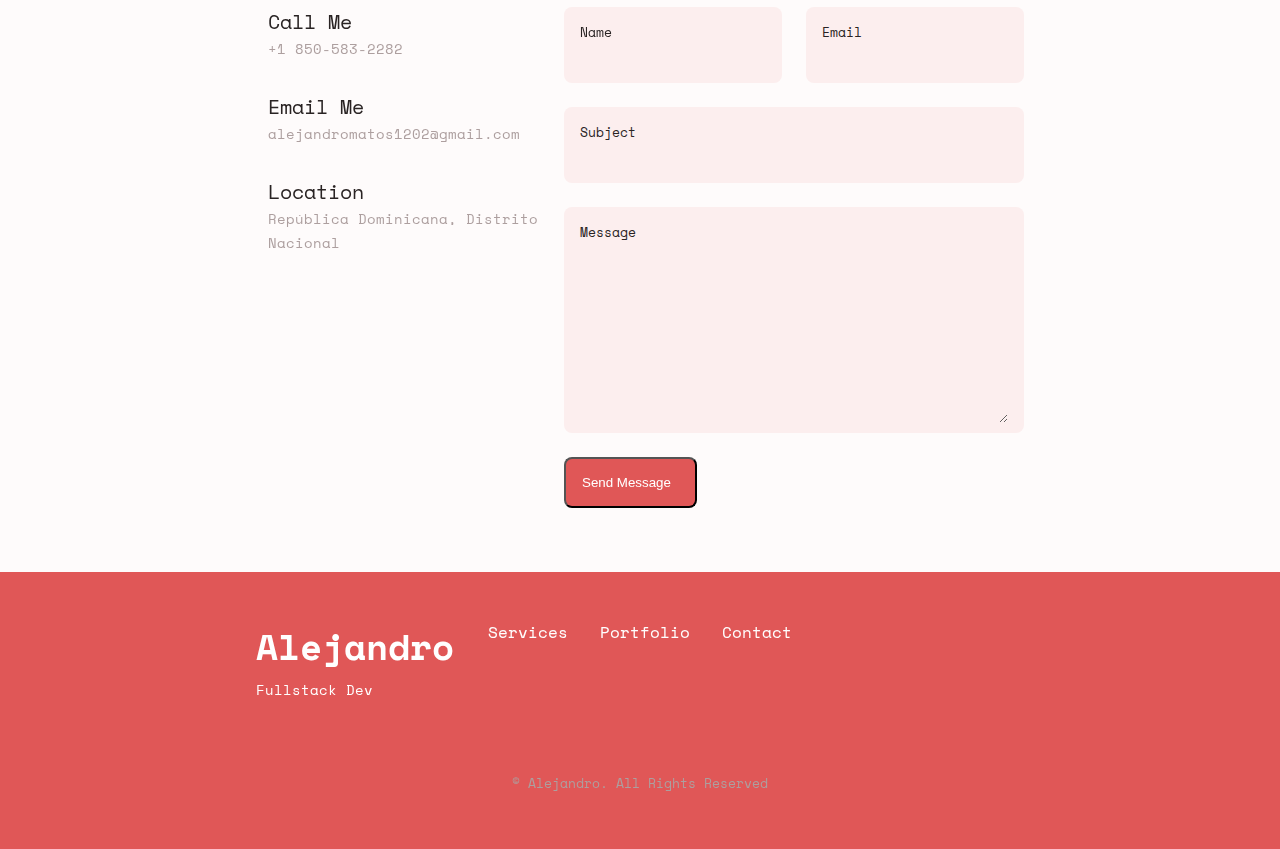
==== commit 835188c3: "seo" ====
--- a/index.html
+++ b/index.html
@@ -19,6 +19,11 @@
         <link rel="stylesheet" href="https://s.pageclip.co/v1/pageclip.css" media="screen">
 
         <title>Welcome to my portfolio</title>
+
+        <meta name="og:title" content="Welcome to my portfolio">
+        <meta name="description" content="Self-learning UI/UX Designer & Developer with great skills and knowledge producing high quality work...">
+        <meta property="image" content="https://firebasestorage.googleapis.com/v0/b/my-portfolio-98047.appspot.com/o/assets%2Fimg%2Fimg_for_seo.png?alt=media&token=06809c98-af2d-4b60-a968-4781a3b7be13">
+
     </head>
     <body>
         
@@ -38,7 +43,7 @@
                 <div class="nav__menu" id="nav-menu">
                     <ul class="nav__list grid">
                         <li class="nav__item"><a href="#home" class="nav__link active-link"><i class="uil uil-estate nav__icon"></i> Home</a></li>
-                       <!-- <li class="nav__item"><a href="#about" class="nav__link"><i class="uil uil-user nav__icon"></i> About</a></li> -->
+                        <li class="nav__item"><a href="#about" class="nav__link"><i class="uil uil-user nav__icon"></i> About</a></li> 
                         <li class="nav__item"><a href="#skills" class="nav__link"><i class="uil uil-file-alt nav__icon"></i> Skills</a></li>
                         <li class="nav__item"><a href="#services" class="nav__link"><i class="uil uil-briefcase-alt nav__icon"></i> Services</a></li>
                         <li class="nav__item"><a href="#portfolio" class="nav__link"><i class="uil uil-scenery nav__icon"></i> Portfolio</a></li>
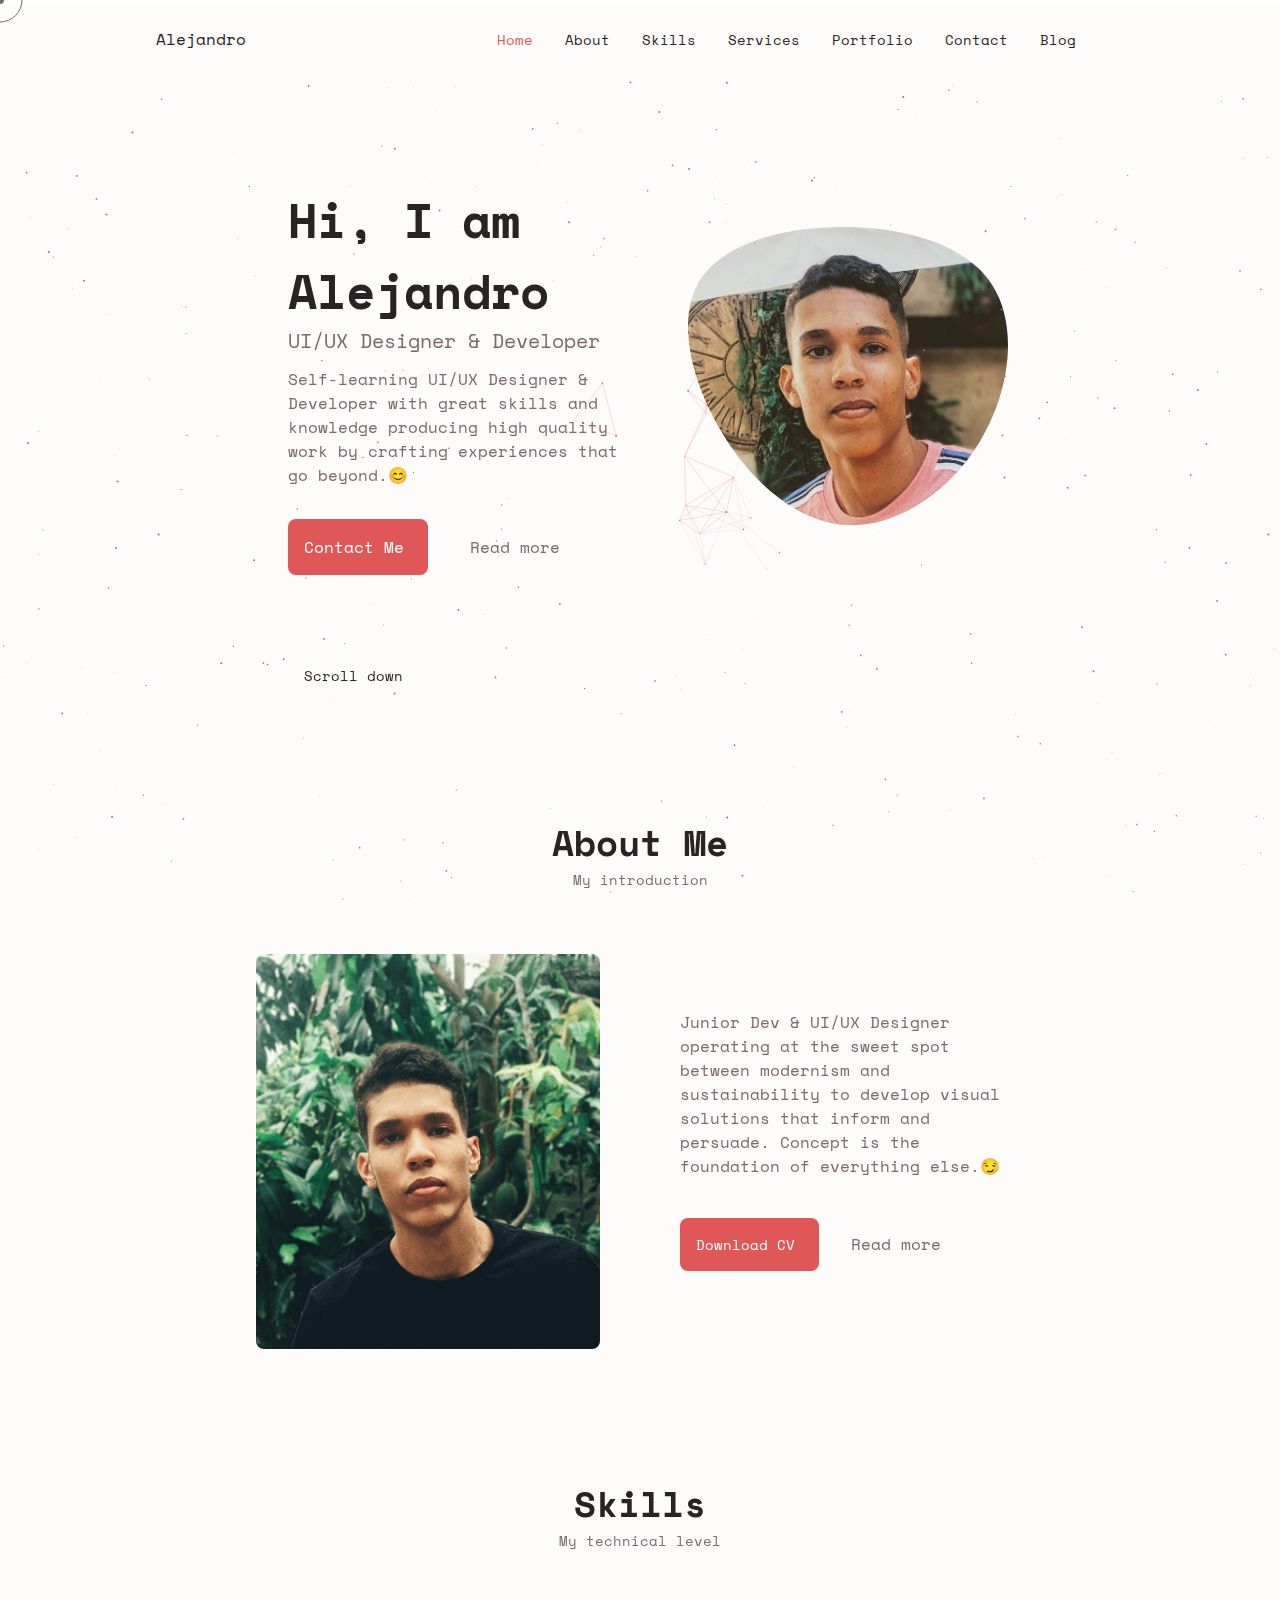
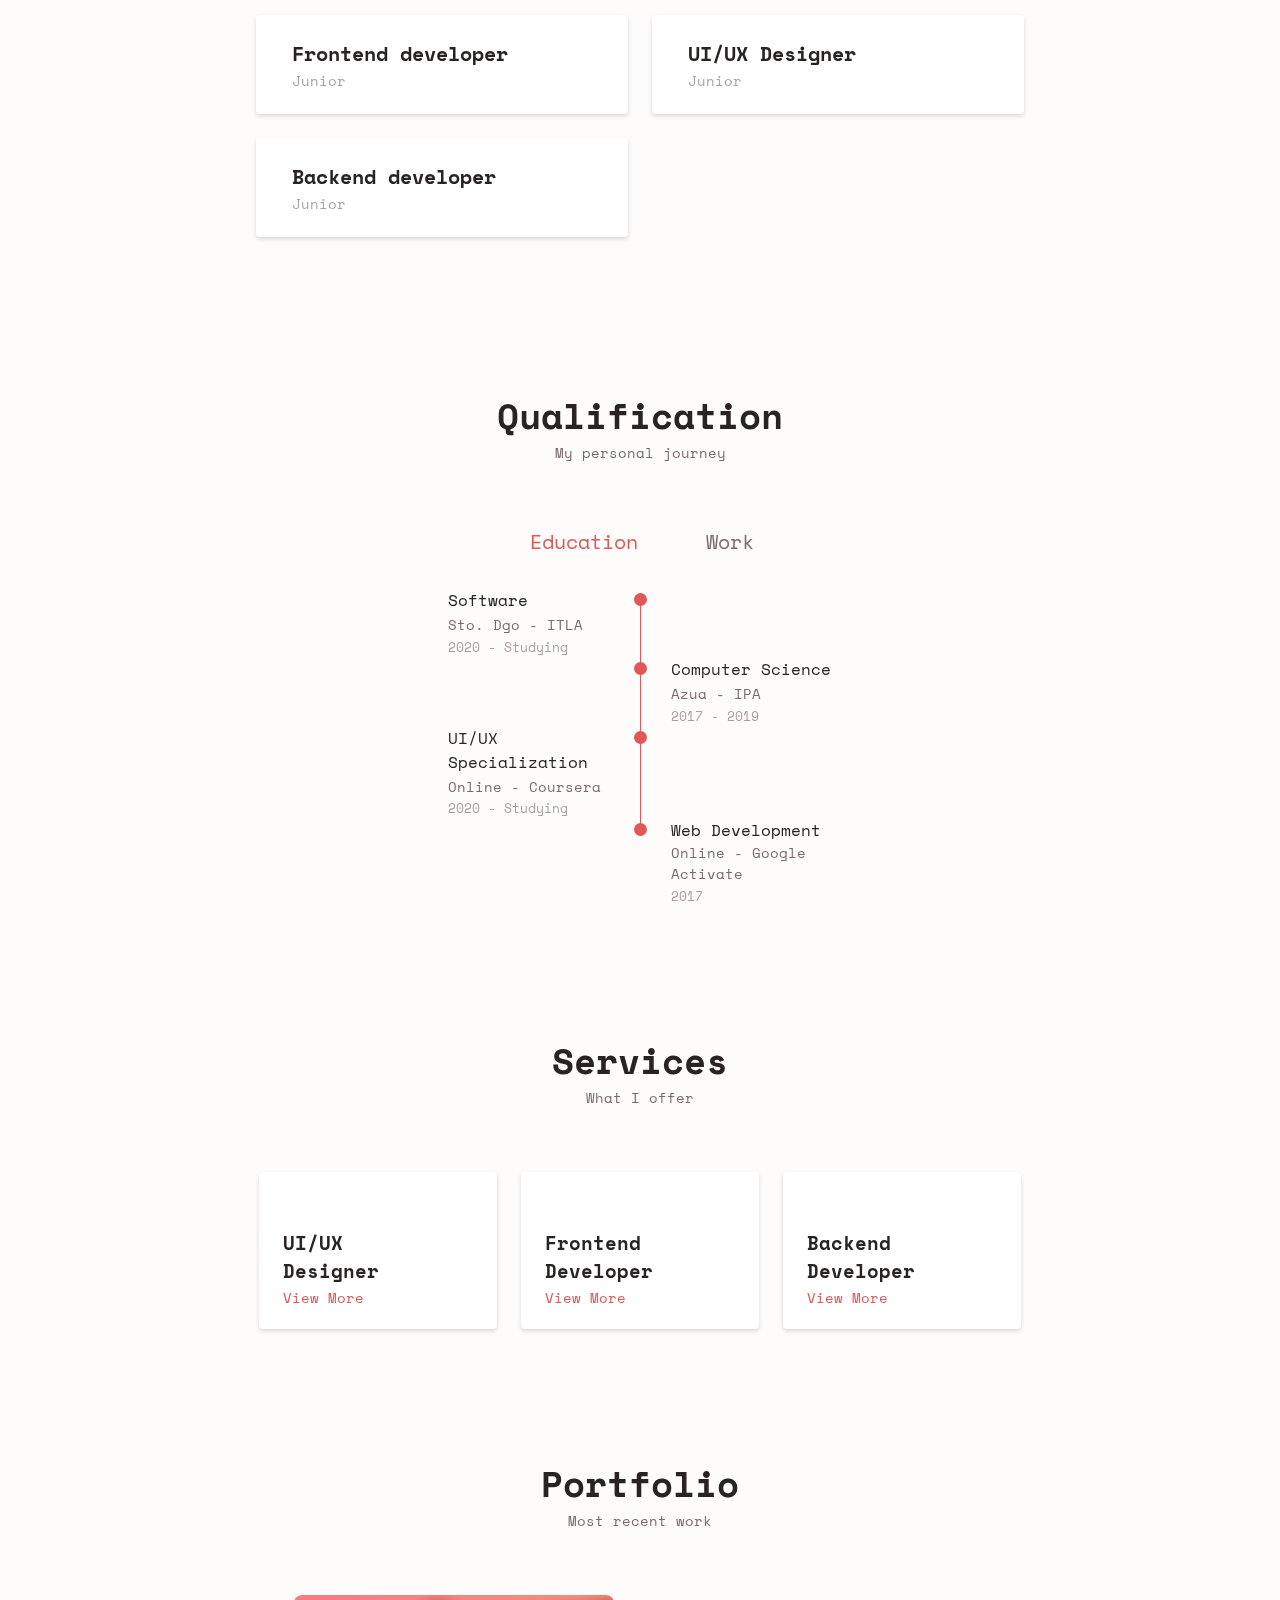
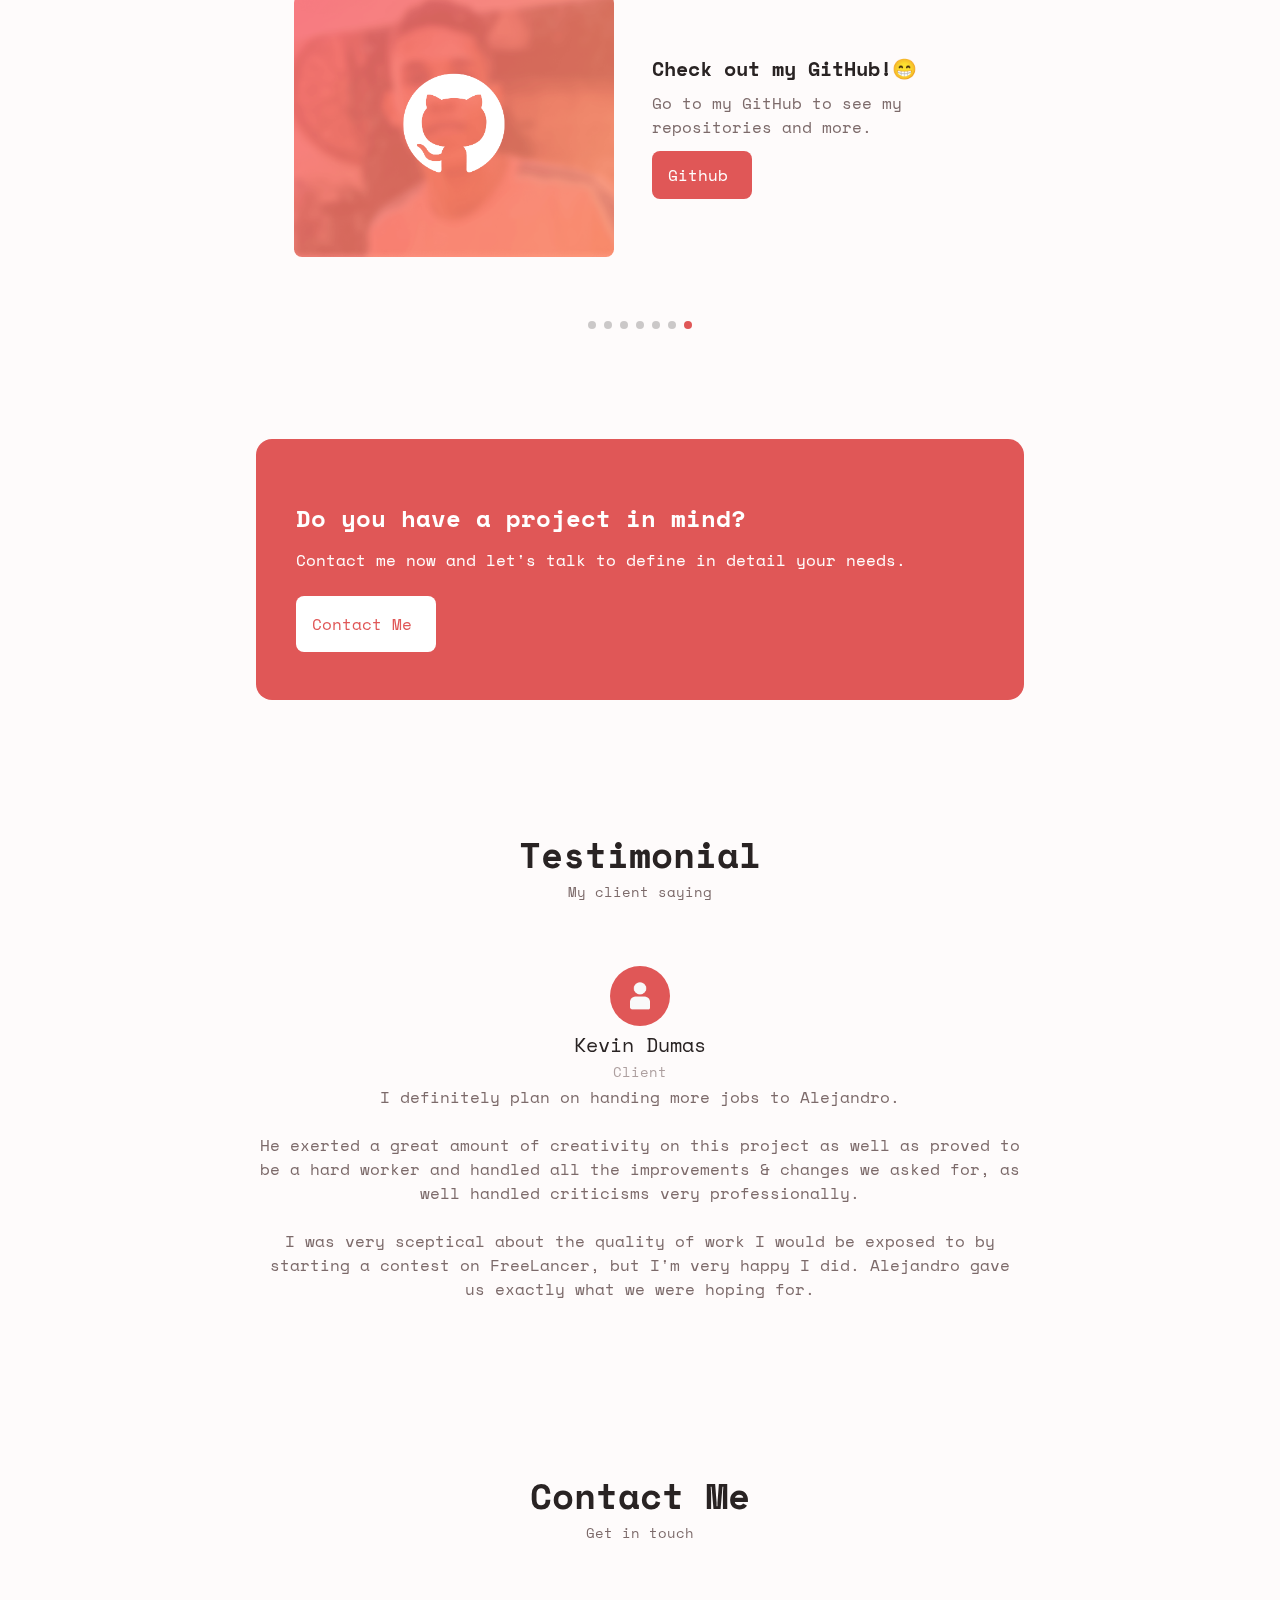
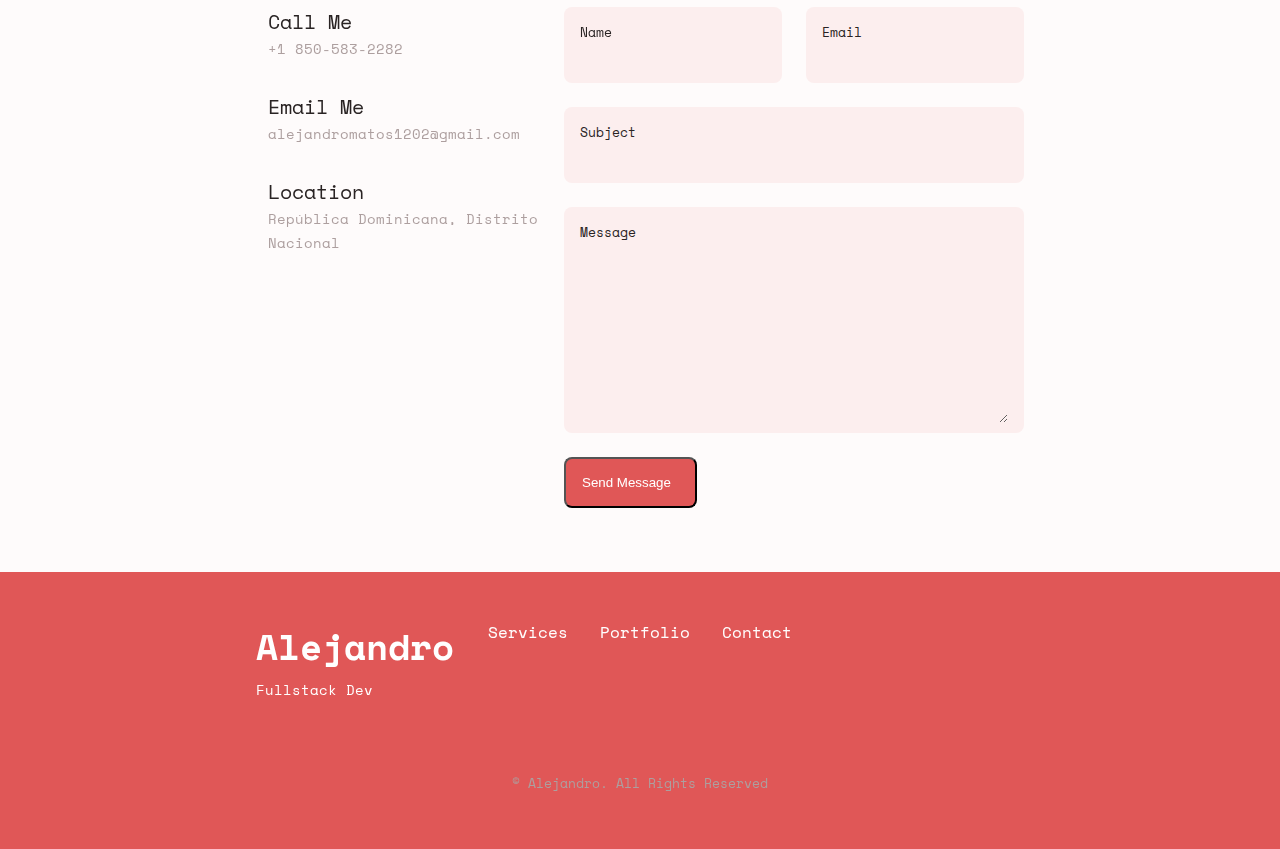
==== commit 2722420a: "seo" ====
--- a/index.html
+++ b/index.html
@@ -21,8 +21,8 @@
         <title>Welcome to my portfolio</title>
 
         <meta name="og:title" content="Welcome to my portfolio">
-        <meta name="description" content="Self-learning UI/UX Designer & Developer with great skills and knowledge producing high quality work...">
-        <meta property="image" content="https://firebasestorage.googleapis.com/v0/b/my-portfolio-98047.appspot.com/o/assets%2Fimg%2Fimg_for_seo.png?alt=media&token=06809c98-af2d-4b60-a968-4781a3b7be13">
+        <meta name="og:description" content="Self-learning UI/UX Designer & Developer with great skills and knowledge producing high quality work...">
+        <meta property="og:image" content="https://firebasestorage.googleapis.com/v0/b/my-portfolio-98047.appspot.com/o/assets%2Fimg%2Fimg_for_seo.png?alt=media&token=06809c98-af2d-4b60-a968-4781a3b7be13">
 
     </head>
     <body>
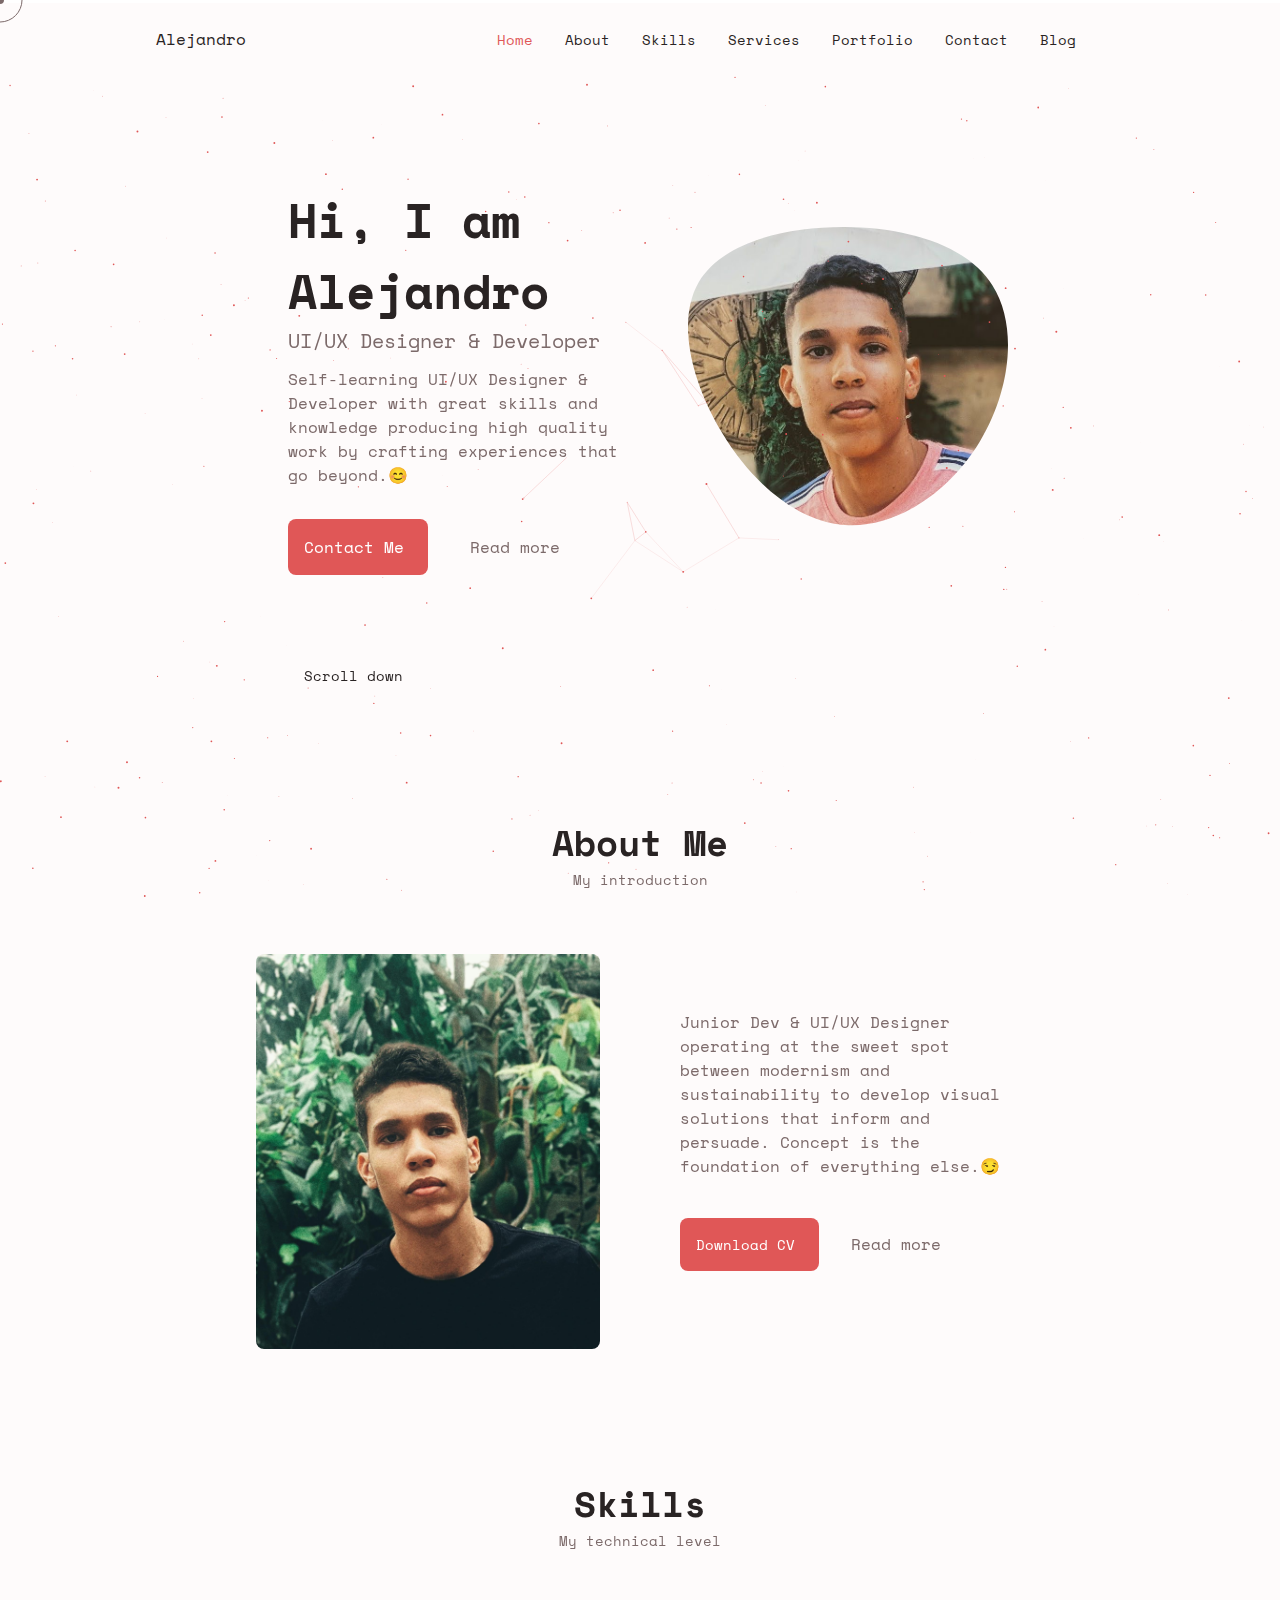
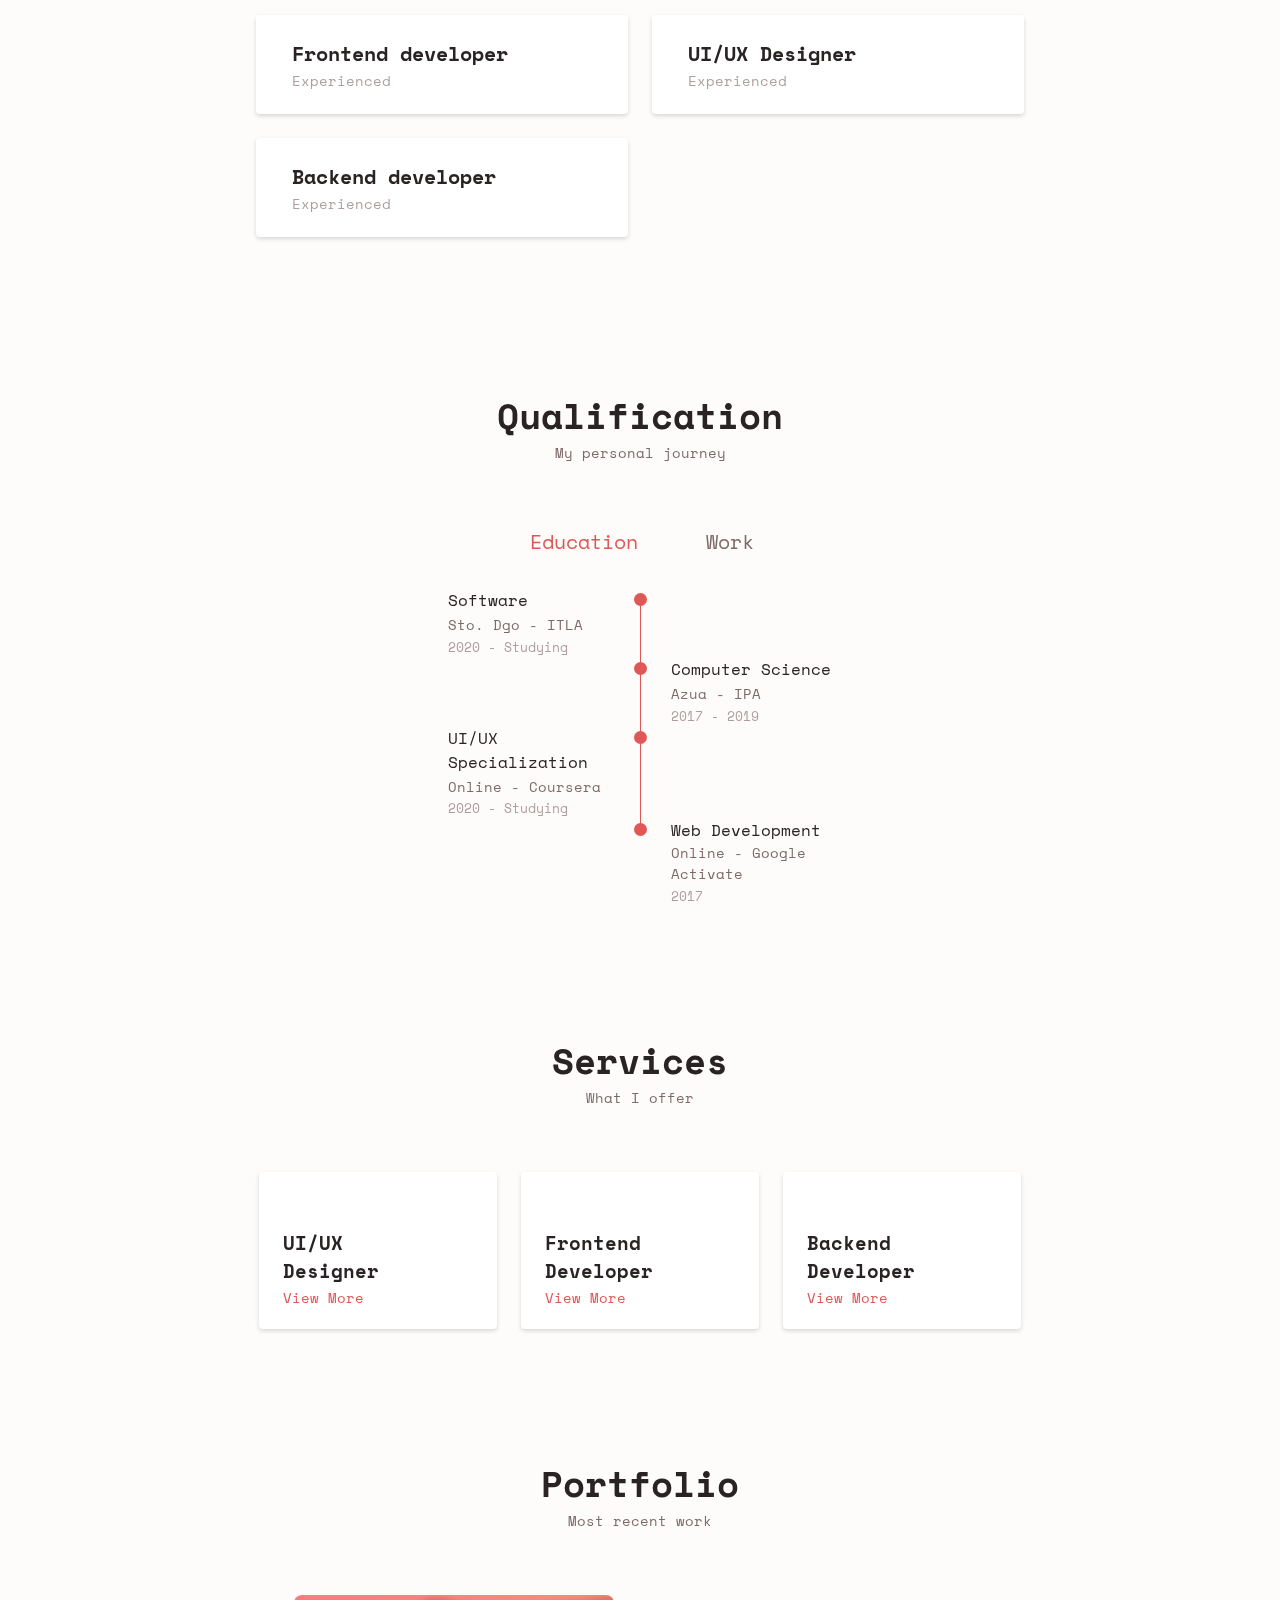
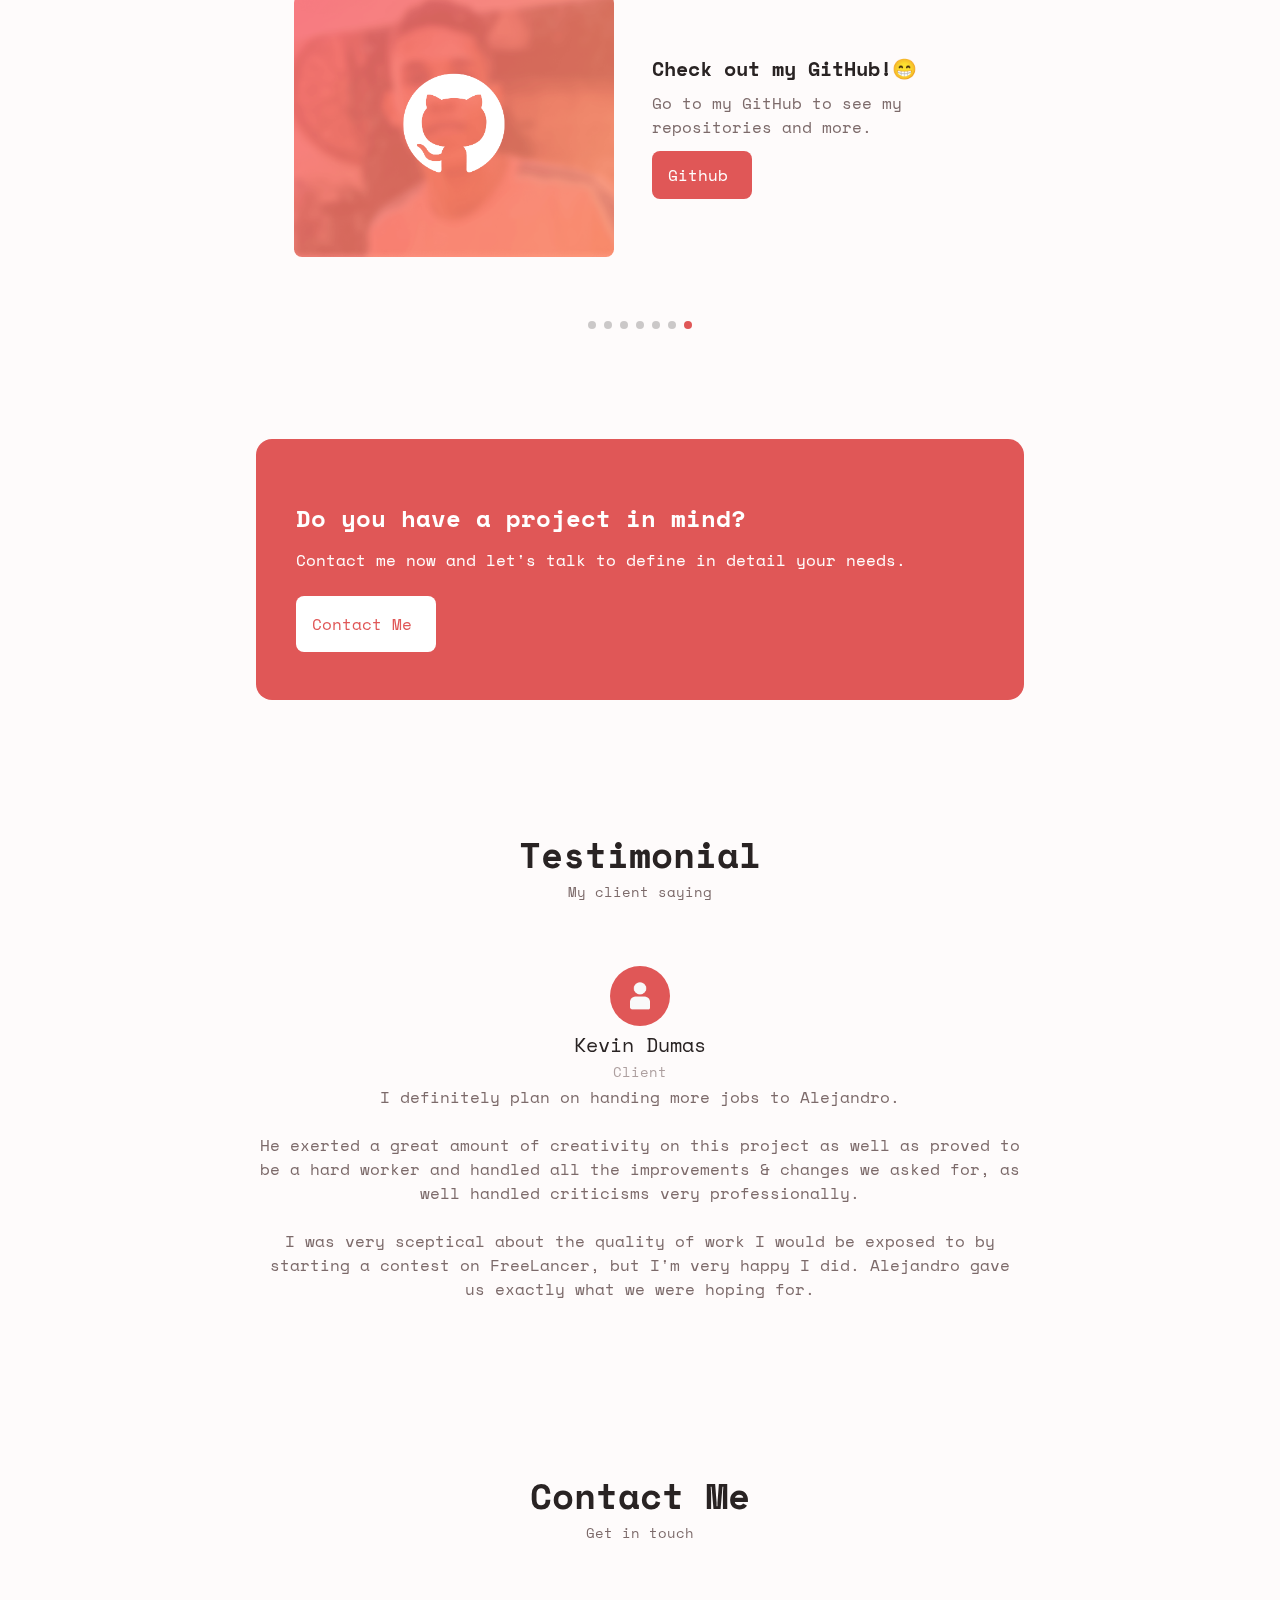
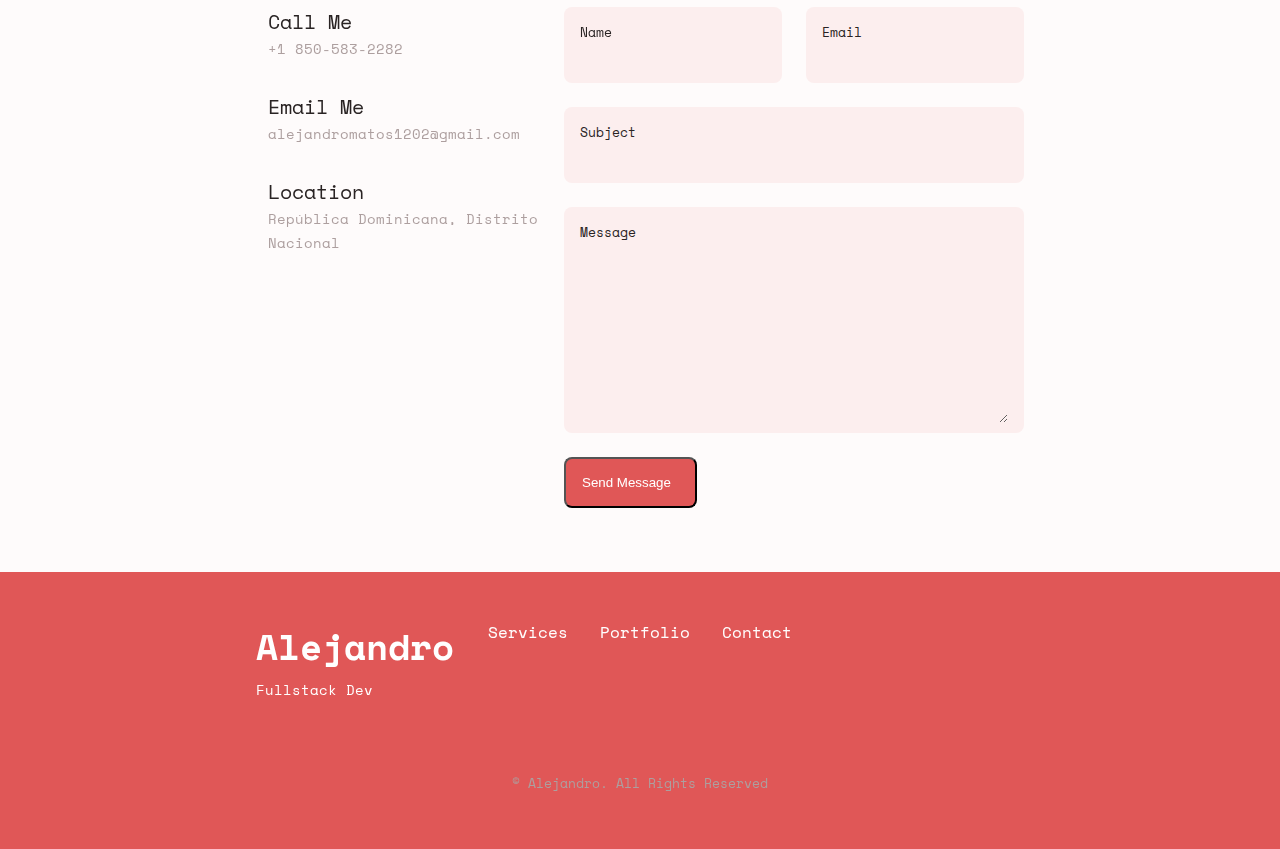
==== commit 187c68f3: "Update index.html" ====
--- a/index.html
+++ b/index.html
@@ -195,7 +195,7 @@
                                 <i class="uil uil-brackets-curly skills__icon"></i>
                                 <div class="">
                                     <h1 class="skills__title">Frontend developer</h1>
-                                    <span class="skills__subtitle">Junior</span>
+                                    <span class="skills__subtitle">Experienced</span>
                                 </div>
                                 <i class="uil uil-angle-down skills__arrow"></i>
                             </div>
@@ -261,7 +261,7 @@
                                 <i class="uil uil-server-network skills__icon"></i>
                                 <div class="">
                                     <h1 class="skills__title">Backend developer</h1>
-                                    <span class="skills__subtitle">Junior</span>
+                                    <span class="skills__subtitle">Experienced</span>
                                 </div>
                                 <i class="uil uil-angle-down skills__arrow"></i>
                             </div>
@@ -329,7 +329,7 @@
                                 <i class="uil uil-swatchbook skills__icon"></i>
                                 <div class="">
                                     <h1 class="skills__title">UI/UX Designer</h1>
-                                    <span class="skills__subtitle">Junior</span>
+                                    <span class="skills__subtitle">Experienced</span>
                                 </div>
                                 <i class="uil uil-angle-down skills__arrow"></i>
                             </div>
@@ -994,4 +994,4 @@
 
     </body>
 
-</html>+</html>
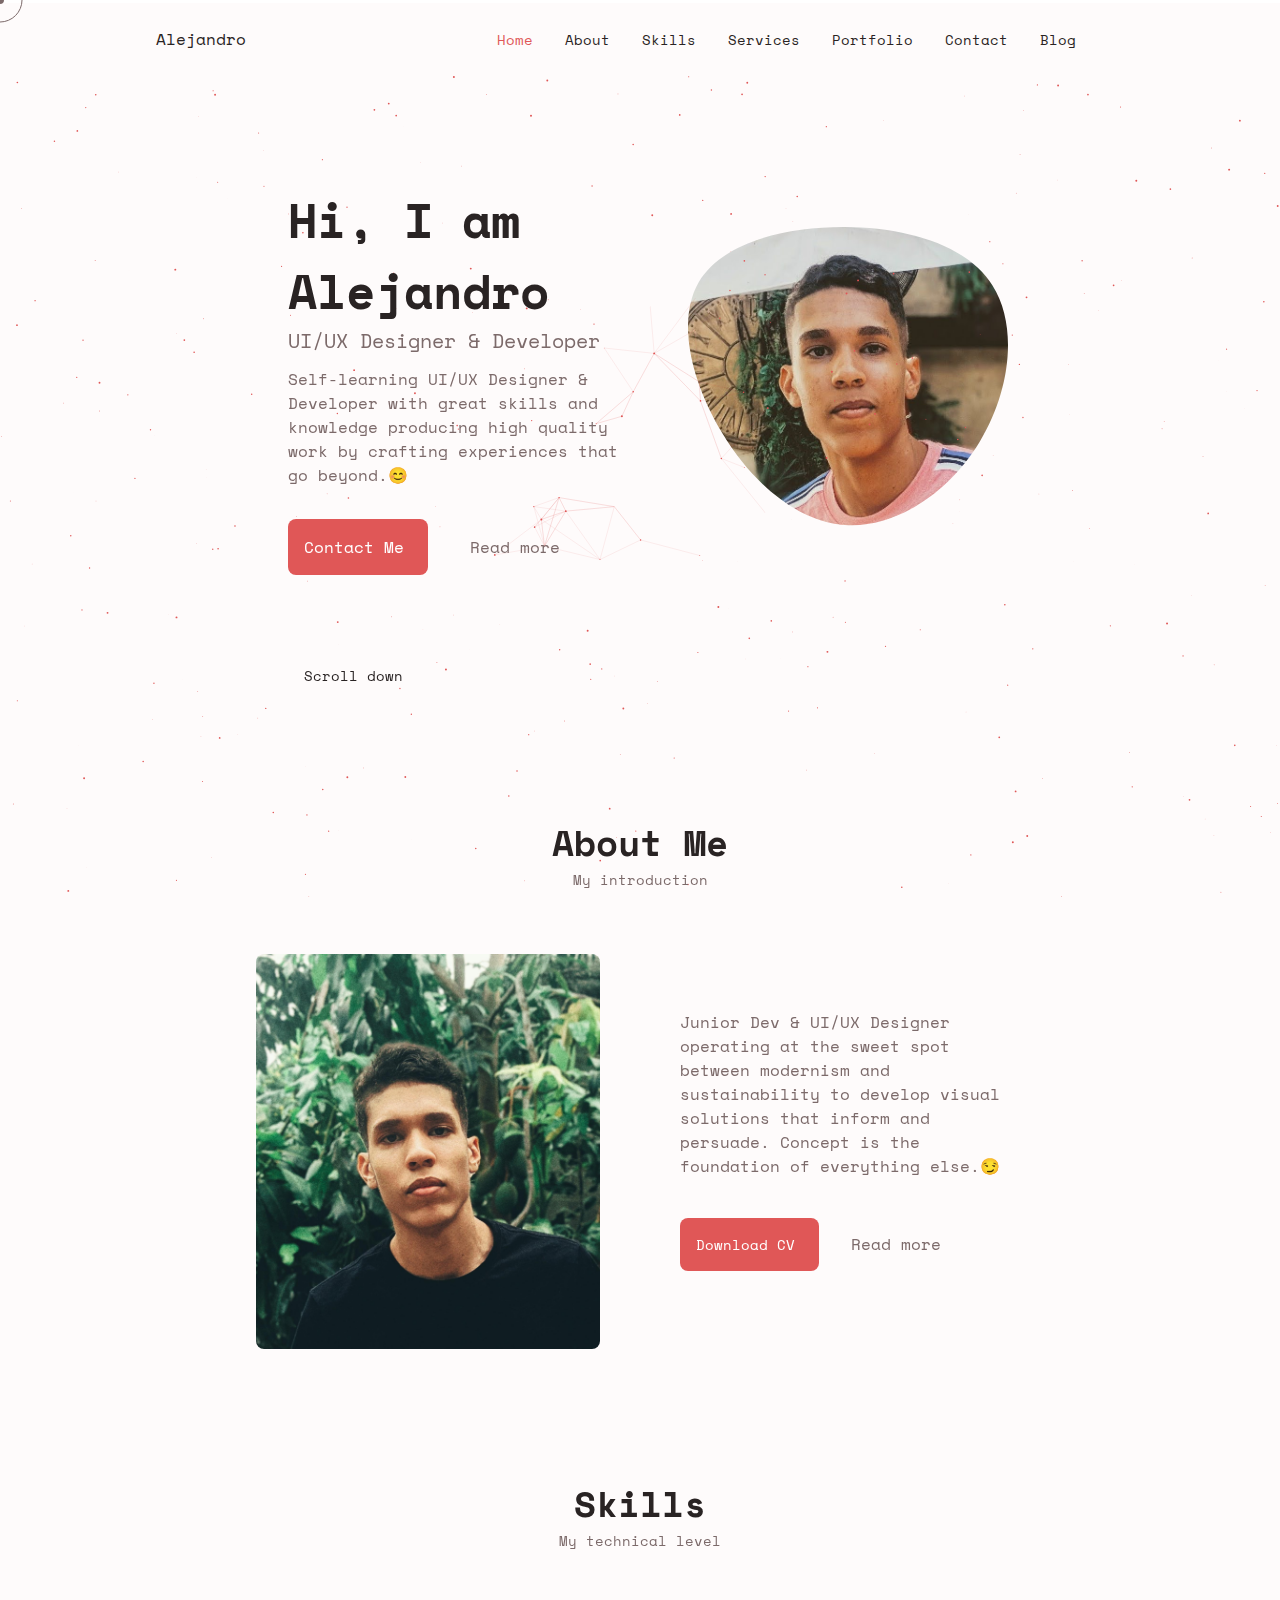
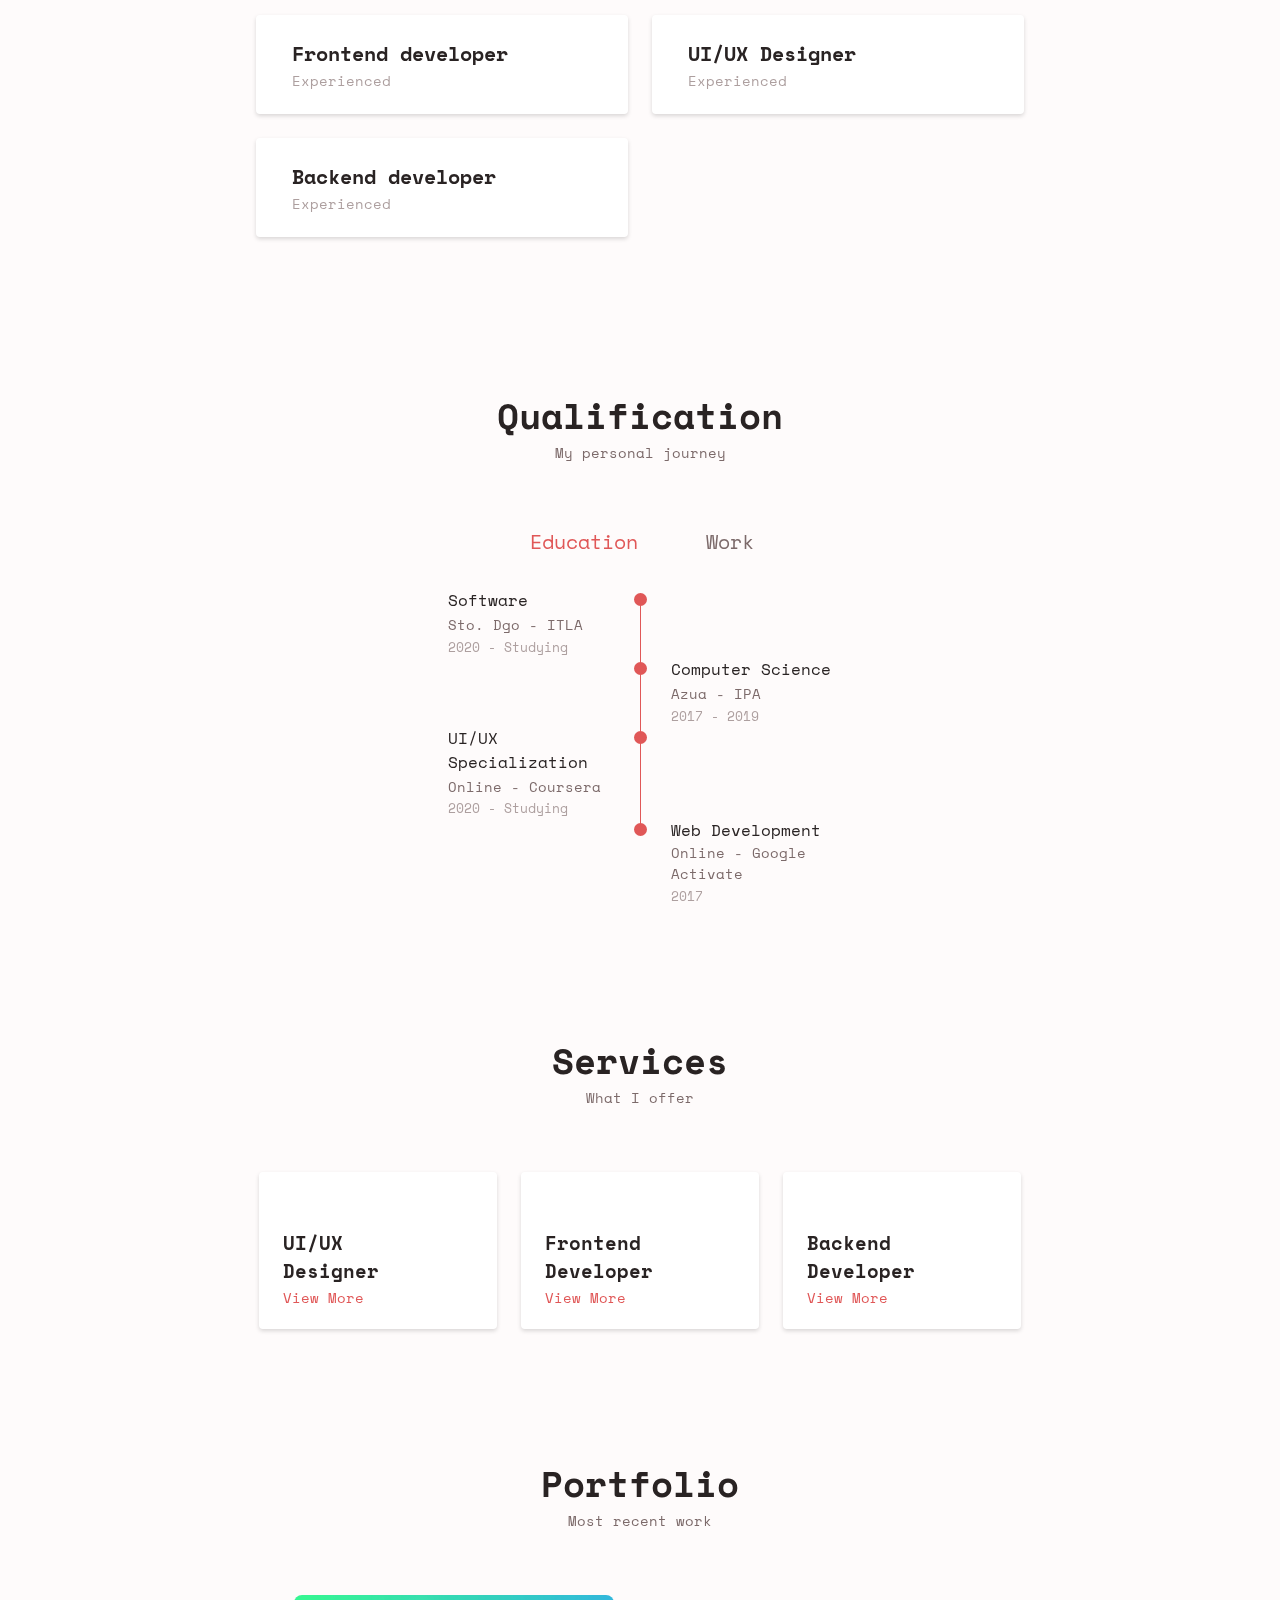
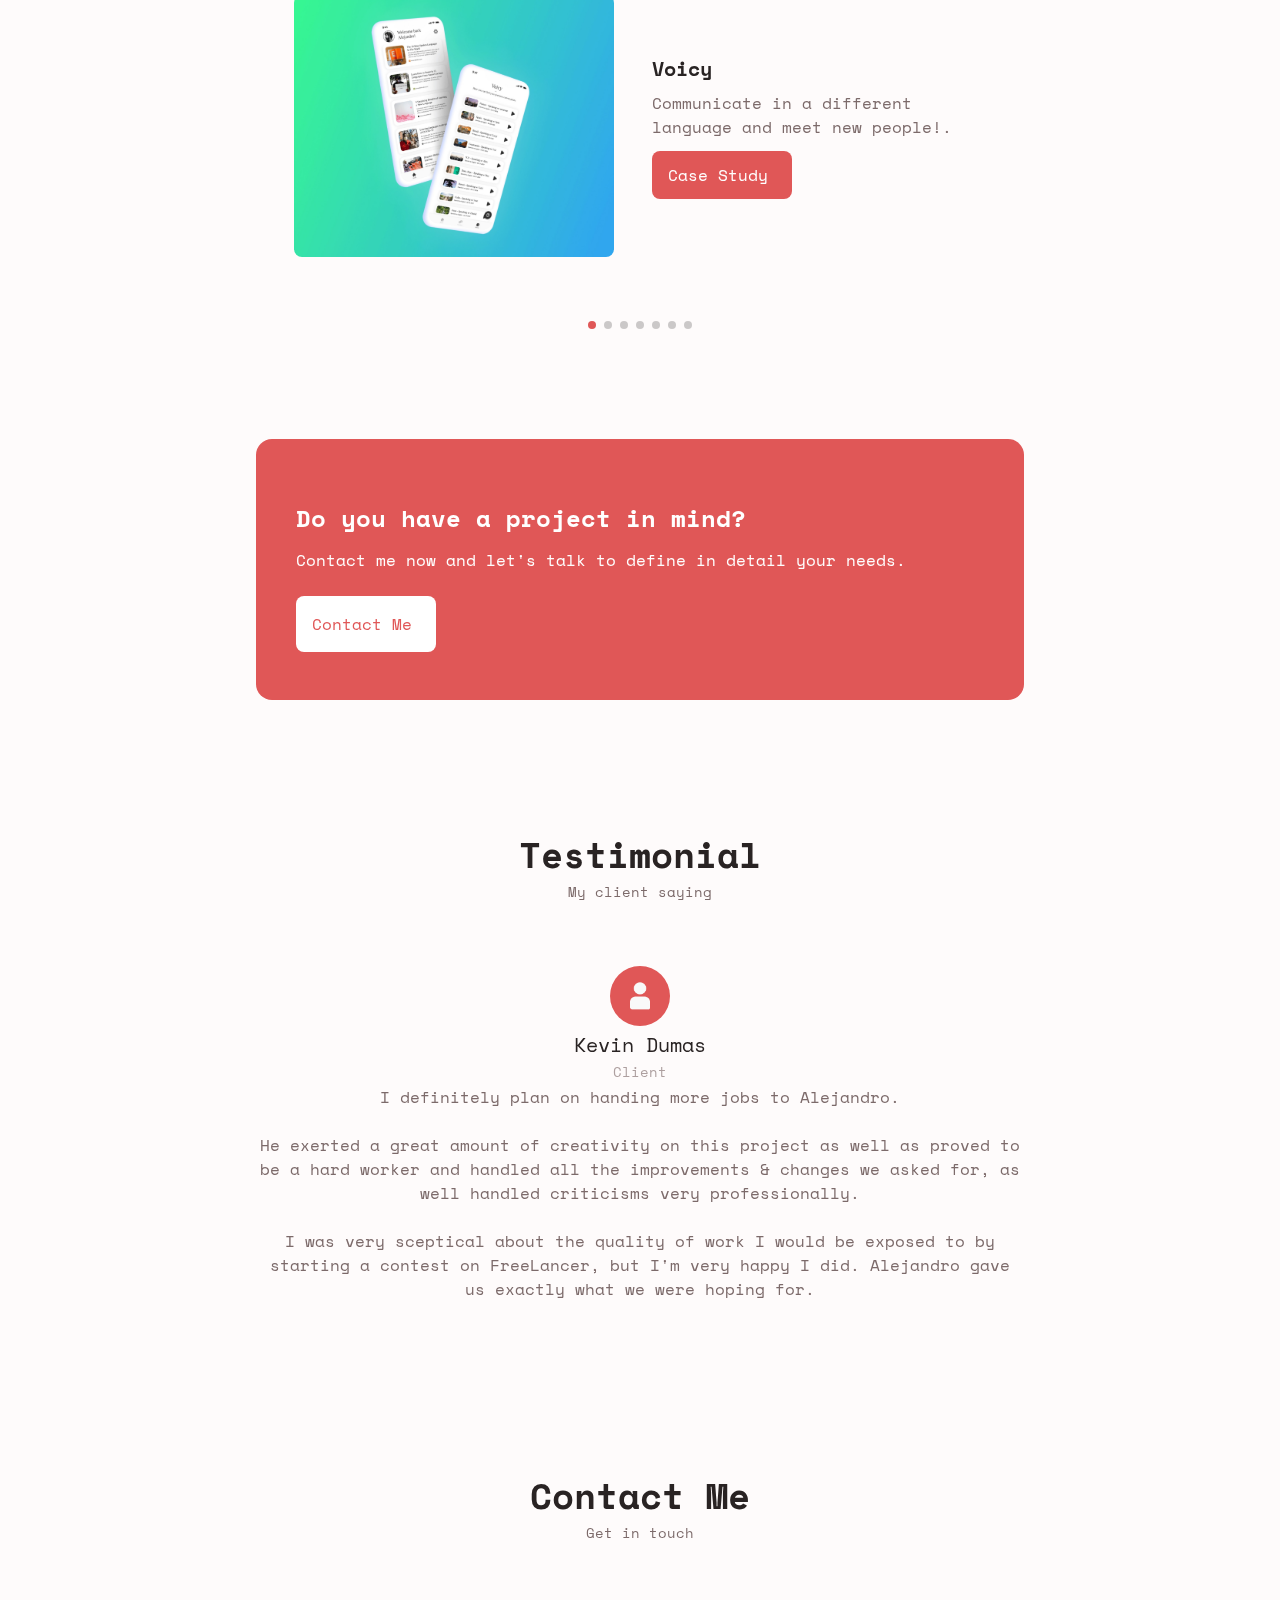
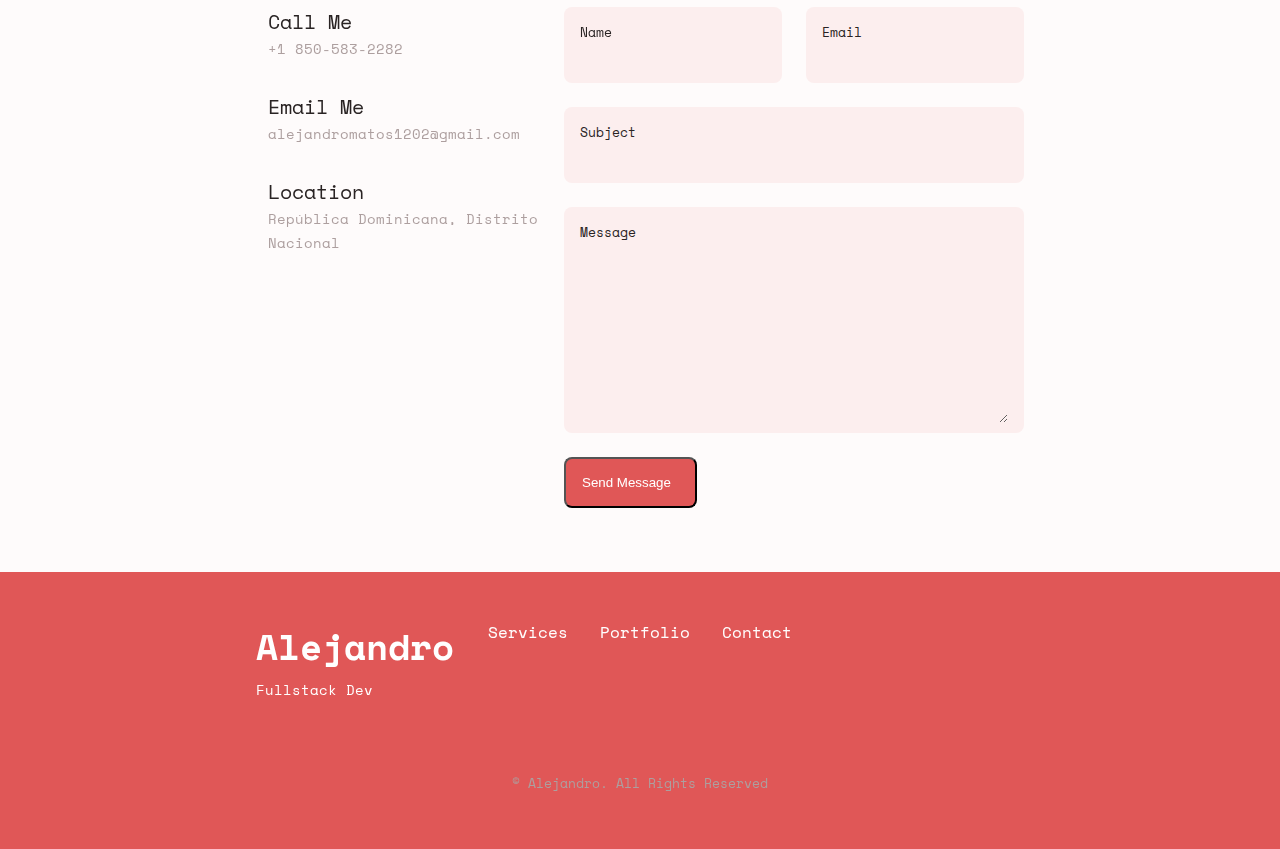
==== commit 57a3e088: "Update index.html" ====
--- a/index.html
+++ b/index.html
@@ -991,7 +991,15 @@
 
         <!-- Initialize Firebase -->
         <script src="/__/firebase/init.js"></script>
-
+                                          
+        <script type="text/javascript">
+            (function(c,l,a,r,i,t,y){
+                c[a]=c[a]||function(){(c[a].q=c[a].q||[]).push(arguments)};
+                t=l.createElement(r);t.async=1;t.src="https://www.clarity.ms/tag/"+i;
+                y=l.getElementsByTagName(r)[0];y.parentNode.insertBefore(t,y);
+            })(window, document, "clarity", "script", "cdu325s6as");
+        </script>
+                                                                  
     </body>
 
 </html>
